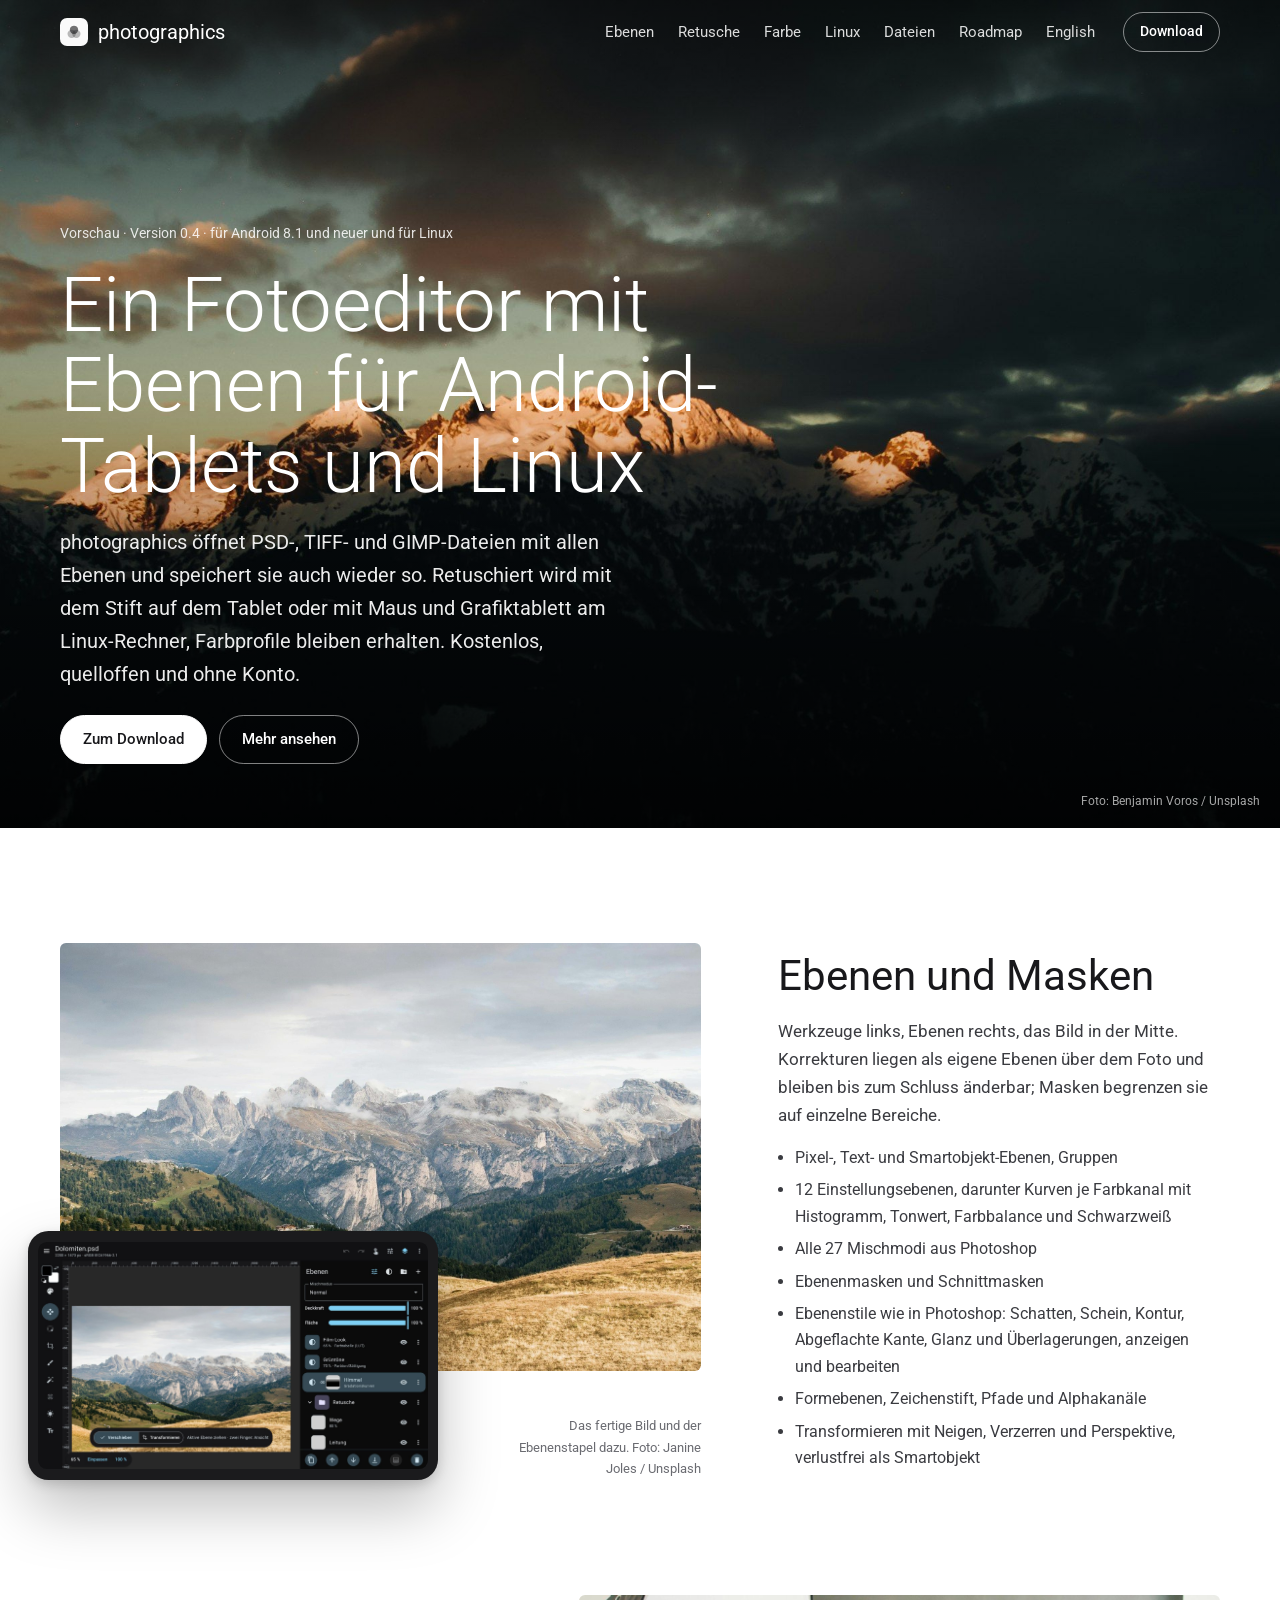
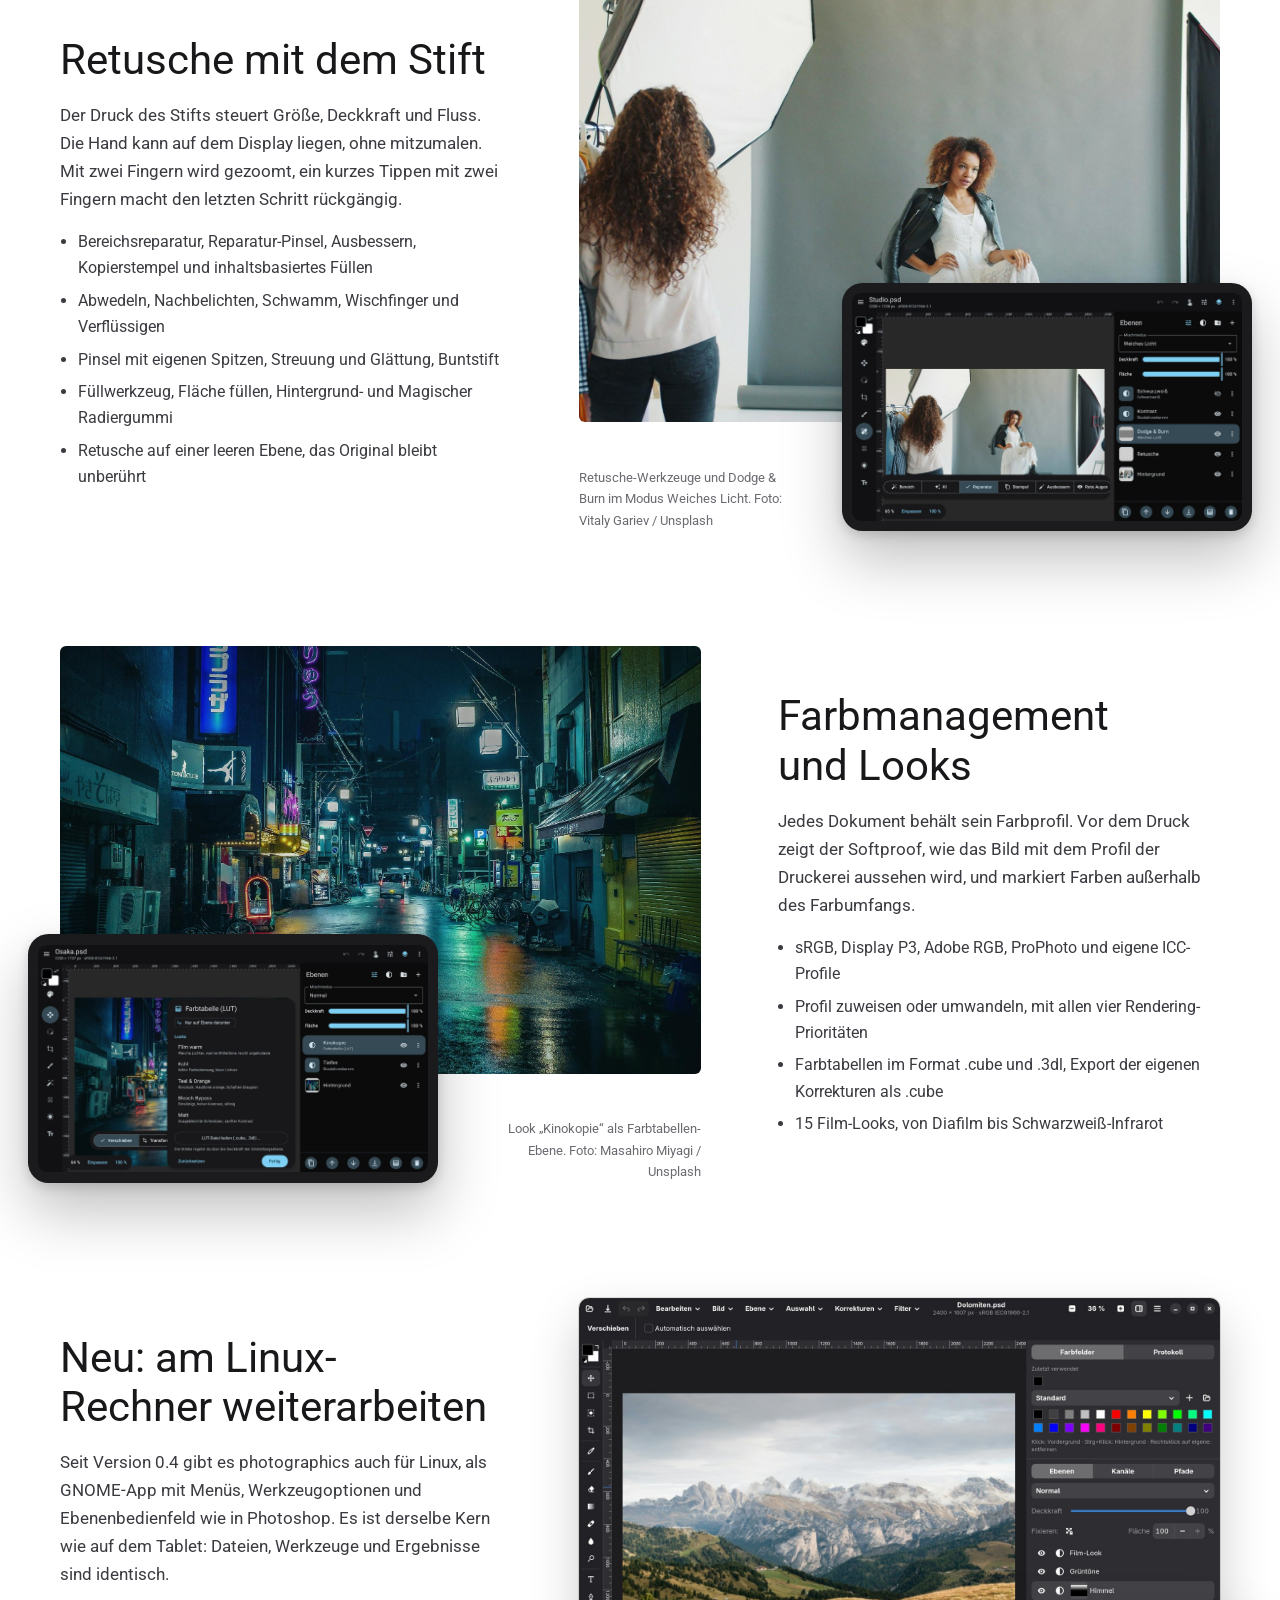
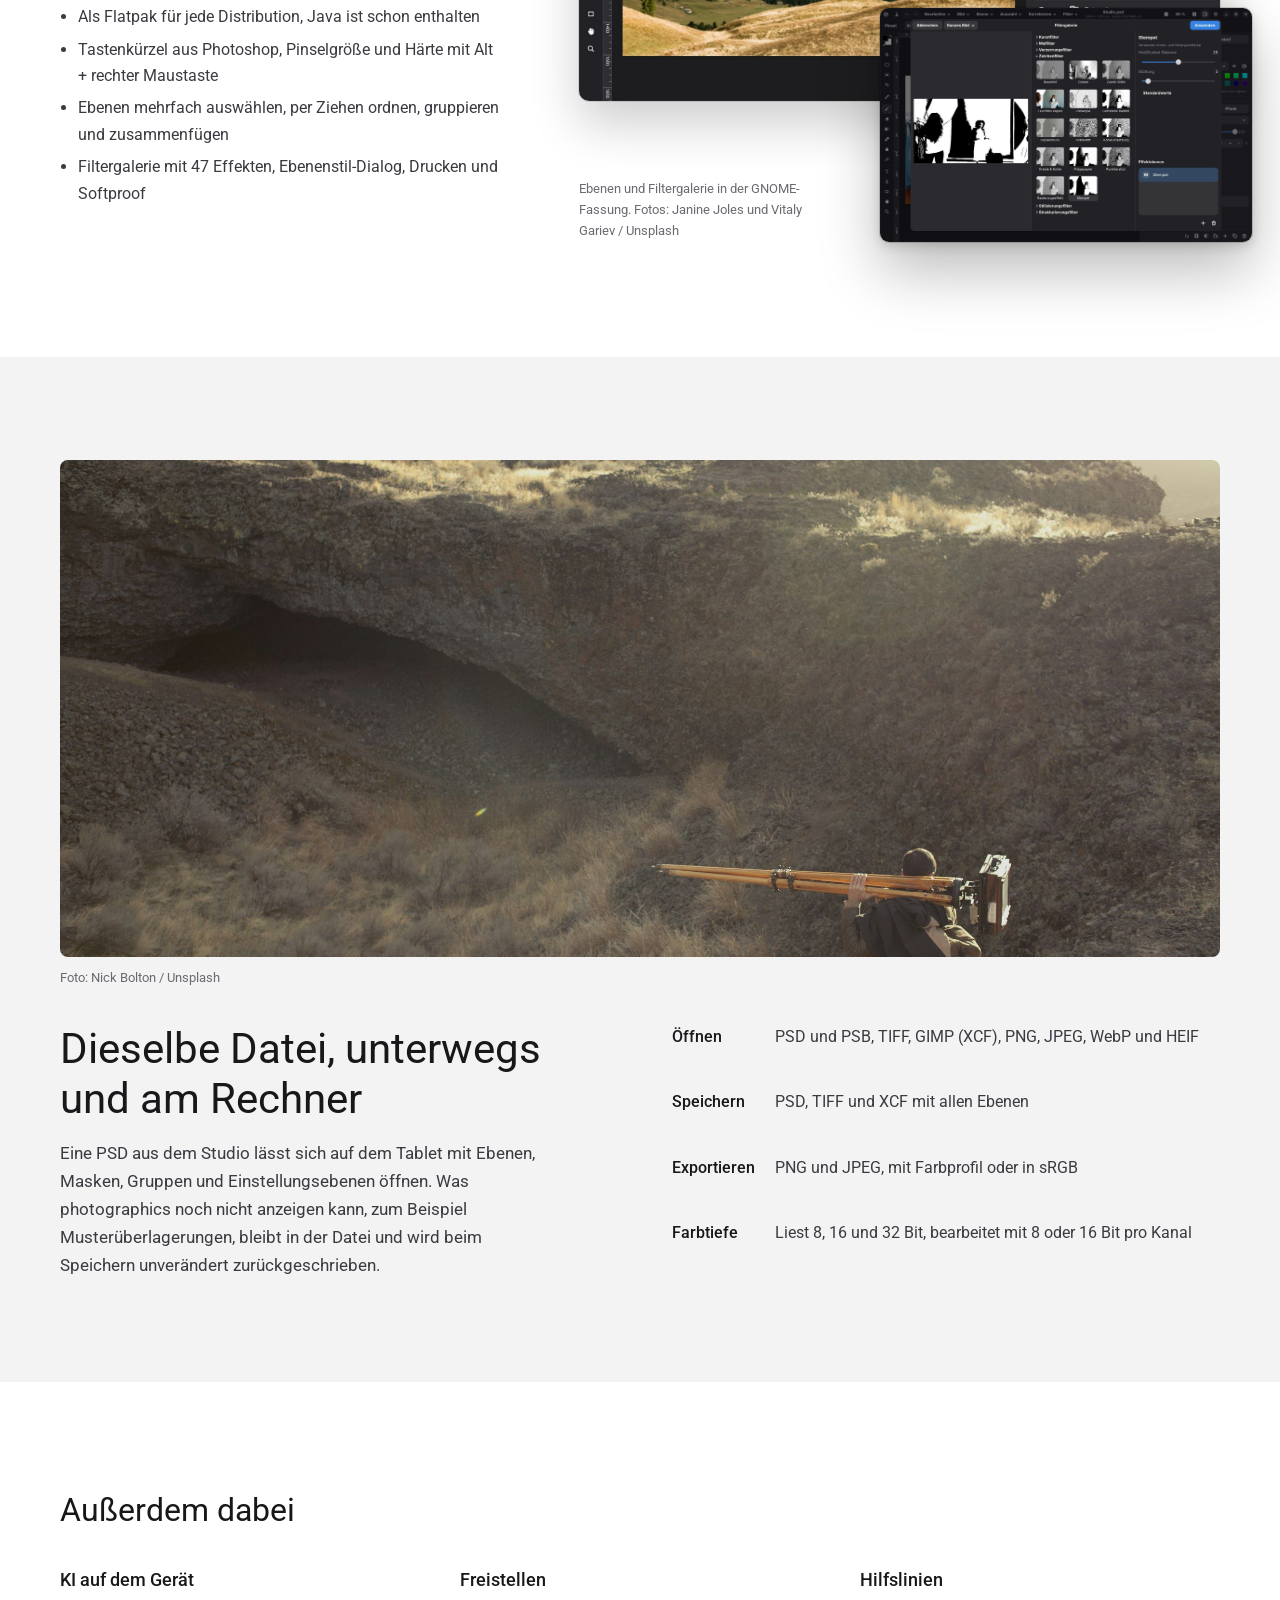
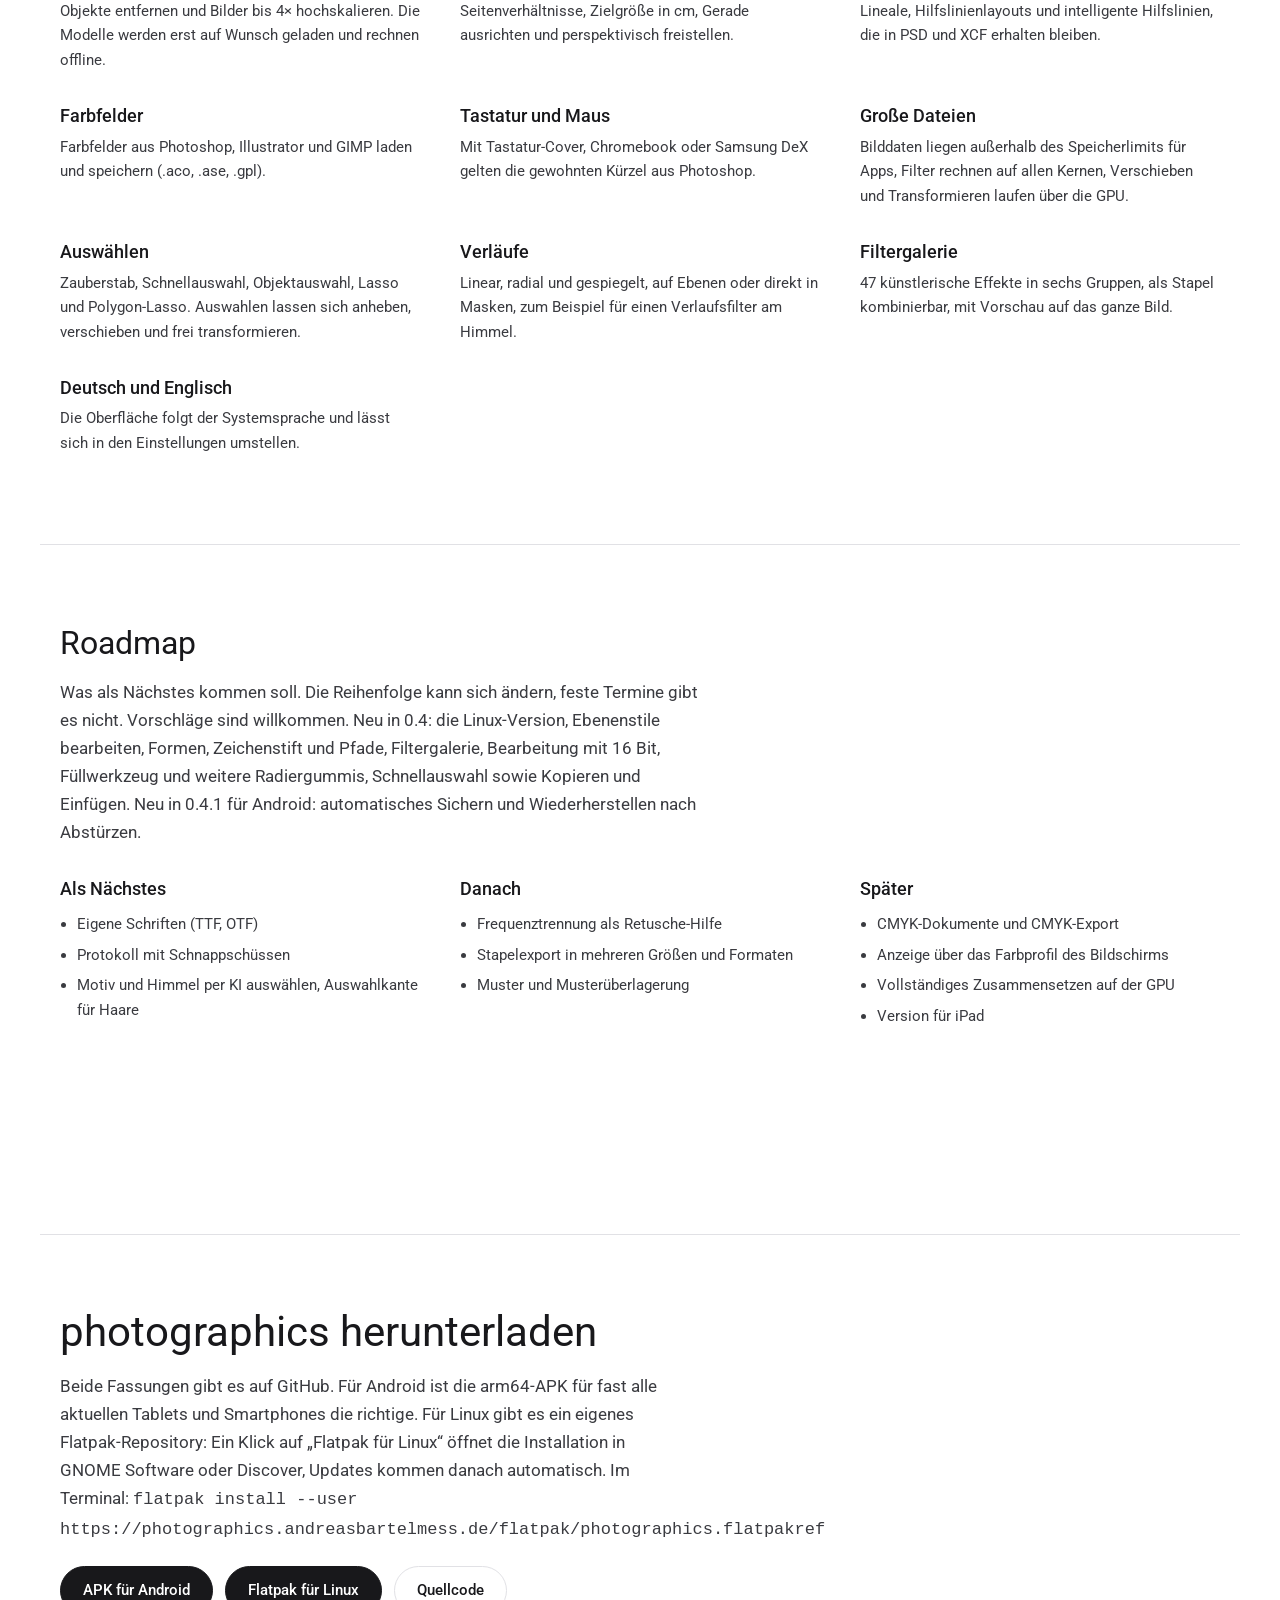
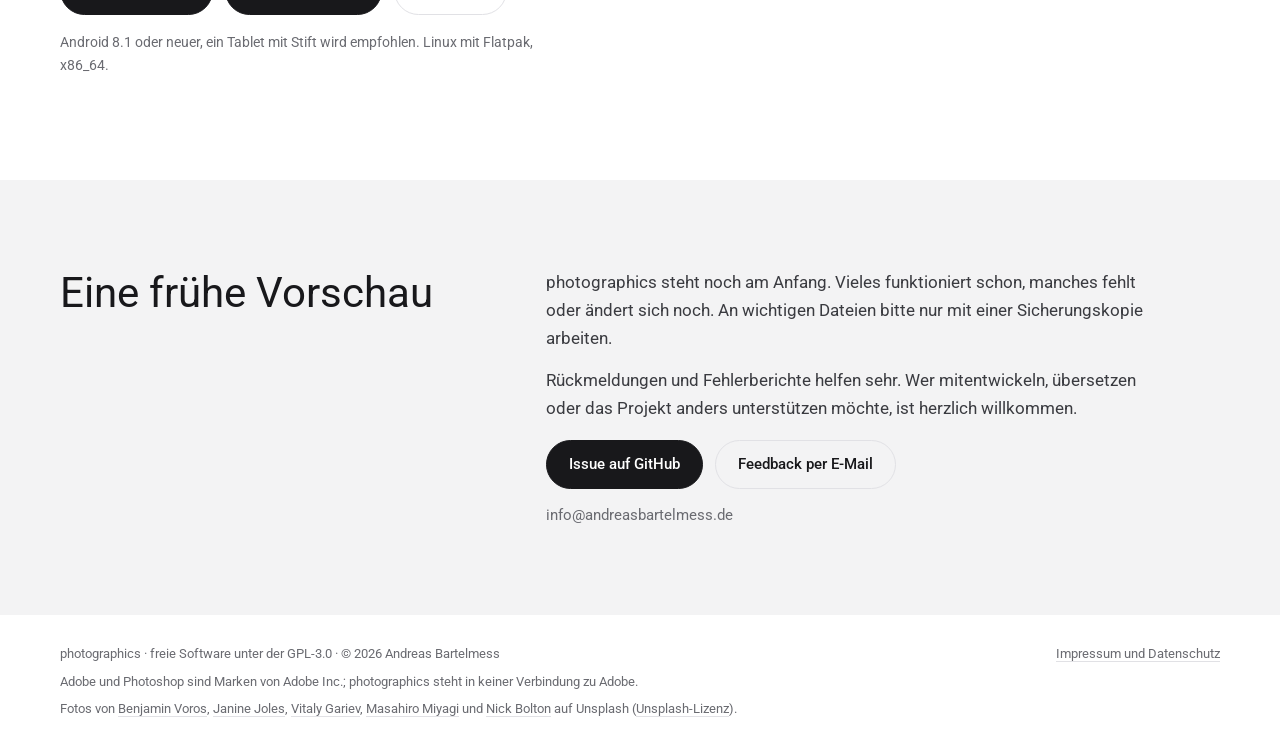
==== website/index.html @ bf75e723 "photographics 0.4.1: Speichern, automatische Sicherung, Ebenen ziehen Android: - Ungespeicherte Ände" ====
<!doctype html>
<html lang="de">
<head>
<meta charset="utf-8">
<meta name="viewport" content="width=device-width, initial-scale=1, viewport-fit=cover">
<title>photographics</title>
<meta name="claude:viewport-fit-sides" content="cover">
<meta name="description" content="Freier Fotoeditor mit Ebenen für Android-Tablets und Linux. Öffnet und speichert PSD, TIFF und GIMP-Dateien mit allen Ebenen.">
<link rel="icon" href="img/logo.svg" type="image/svg+xml">
<link rel="stylesheet" href="fonts/roboto.css">
<link rel="alternate" hreflang="de" href="./">
<link rel="alternate" hreflang="en" href="en/">
<style>
/* Layout: großes Foto als Auftakt, danach helle Seite mit echten Screenshots der App; Text und Bild
   wechseln die Seite. Schrift wie in der App (Roboto). Bewusst nur hell. */
:root {
  --paper: #ffffff;
  --band: #f3f3f4;
  --ink: #18181b;
  --text: #3a3b40;
  --mute: #6a6b71;
  --line: #e1e1e5;
  --device: #1b1b1d;
  --font: "Roboto", system-ui, -apple-system, "Segoe UI", sans-serif;
  color-scheme: light;
}
* { box-sizing: border-box; }
html { scroll-behavior: smooth; }
@media (prefers-reduced-motion: reduce) { html { scroll-behavior: auto; } }
body { margin: 0; background: var(--paper); color: var(--ink); font-family: var(--font); font-size: 17px; line-height: 1.65; -webkit-font-smoothing: antialiased; }
img { max-width: 100%; display: block; }
a { color: inherit; }
h1, h2, h3 { font-weight: 400; margin: 0; text-wrap: balance; }
p { margin: 0; }
.wrap { max-width: 1200px; margin: 0 auto; padding-left: max(20px, env(safe-area-inset-left, 0px)); padding-right: max(20px, env(safe-area-inset-right, 0px)); }
.btn { display: inline-flex; align-items: center; padding: 11px 22px; border-radius: 999px; font-weight: 500; font-size: 15px;
  text-decoration: none; border: 1px solid currentColor; transition: background .2s, color .2s, border-color .2s; }
.btn.primary { background: var(--ink); color: #fff; border-color: var(--ink); }
.btn.primary:hover { background: #000; }
.btn.light { background: #fff; color: var(--ink); border-color: #fff; }
.btn.light:hover { background: #ffffffd9; }
.btn.outline { color: var(--ink); border-color: var(--line); }
.btn.outline:hover { border-color: var(--ink); }
.btn.on-photo { color: #fff; border-color: #ffffff80; }
.btn.on-photo:hover { border-color: #fff; }
.btn[aria-disabled="true"] { opacity: .45; pointer-events: none; }
a:focus-visible { outline: 2px solid currentColor; outline-offset: 3px; }
figure { margin: 0; display: grid; gap: 10px; min-width: 0; }
figcaption { font-size: 13px; color: var(--mute); }
.shot { border-radius: 10px; box-shadow: 0 0 0 1px #0000000f, 0 18px 40px #00000024; width: 100%; }

/* Navigation: über dem Foto durchsichtig, beim Scrollen weiß */
body::before { content: ""; position: fixed; inset: 0 0 auto; height: env(safe-area-inset-top, 0px); z-index: 30; background: var(--ink); }
nav { position: fixed; top: env(safe-area-inset-top, 0px); left: 0; right: 0; z-index: 20; color: #fff; transition: background .25s, color .25s, border-color .25s; border-bottom: 1px solid transparent; }
nav.solid { background: #fffffff0; color: var(--ink); border-bottom-color: var(--line); backdrop-filter: blur(12px); -webkit-backdrop-filter: blur(12px); }
nav .wrap { display: flex; align-items: center; gap: 28px; height: 64px; }
.brand { display: flex; align-items: center; gap: 10px; text-decoration: none; font-size: 20px; font-weight: 400; }
.brand img { width: 28px; height: 28px; border-radius: 7px; }
nav ul { display: flex; gap: 24px; list-style: none; margin: 0 0 0 auto; padding: 0; font-size: 15px; }
nav ul a { text-decoration: none; opacity: .85; }
nav ul a:hover { opacity: 1; }
nav .btn { padding: 7px 16px; font-size: 14px; }
@media (max-width: 860px) { nav ul { display: none; } nav .btn { margin-left: auto; } }

/* Auftakt */
.hero { position: relative; min-height: min(92svh, 860px); display: grid; align-items: end; overflow: hidden; color: #fff; background: #111; }
.hero > img { position: absolute; inset: 0; width: 100%; height: 100%; object-fit: cover; object-position: 50% 40%; }
.hero::after { content: ""; position: absolute; inset: 0; background: linear-gradient(180deg, #00000080 0%, #00000000 28%, #00000000 45%, #000000c4 100%); }
.hero .wrap { position: relative; z-index: 1; padding-block: 130px 64px; display: grid; gap: 20px; width: 100%; }
.hero .status { font-size: 14px; opacity: .85; }
.hero h1 { font-size: clamp(38px, 6vw, 76px); line-height: 1.06; font-weight: 300; max-width: 19ch; }
.hero .lead { font-size: clamp(17px, 1.8vw, 20px); max-width: 52ch; opacity: .92; }
.hero .ctas { display: flex; flex-wrap: wrap; gap: 12px; margin-top: 4px; }
.credit { position: absolute; right: max(20px, env(safe-area-inset-right, 0px)); bottom: 16px; z-index: 1; font-size: 12px; color: #ffffffa6; }
@media (max-width: 560px) { .credit { position: static; } .hero .wrap { padding-bottom: 28px; } }

/* Kapitel: fertiges Bild, darüber das Tablet mit dem Bearbeitungsstand */
.chapter { padding-block: clamp(72px, 9vw, 128px) 0; }
.chapter h2, .files h2, .about h2, .download h2, .join h2 { font-size: clamp(28px, 3.4vw, 42px); line-height: 1.18; }
.chapter .wrap { display: grid; grid-template-columns: 1.45fr 1fr; gap: clamp(40px, 6vw, 88px); align-items: center; }
.chapter.flip .wrap { grid-template-columns: 1fr 1.45fr; }
.chapter.flip .stage { order: 2; }
.stage { position: relative; padding-bottom: 17%; min-width: 0; margin: 0; }
.stage .photo { width: 100%; aspect-ratio: 3 / 2; object-fit: cover; border-radius: 6px; }
.tablet { position: absolute; bottom: 0; left: -5%; width: 64%; background: var(--device); border-radius: clamp(12px, 1.6vw, 22px);
  padding: clamp(6px, .8vw, 11px); box-shadow: 0 28px 60px #00000040, 0 4px 12px #00000026; }
.tablet img { border-radius: clamp(5px, .7vw, 10px); width: 100%; }
.chapter.flip .tablet { left: auto; right: -5%; }
.stage figcaption { position: absolute; right: 0; bottom: 0; width: 32%; text-align: right; }
.chapter.flip .stage figcaption { right: auto; left: 0; text-align: left; }
.copy { display: grid; gap: 16px; min-width: 0; }
/* Desktop-Kapitel: Fenster statt Tablet */
.stage.desk { padding-bottom: 22%; }
.stage.desk .window { width: 100%; border-radius: 10px; box-shadow: 0 0 0 1px #0000001f, 0 22px 50px #00000033; }
.stage.desk .pane { position: absolute; bottom: 0; right: -5%; width: 58%; border-radius: 9px; box-shadow: 0 0 0 1px #0000002a, 0 28px 60px #00000045, 0 4px 12px #00000026; }
.stage.desk figcaption { right: auto; left: 0; text-align: left; width: 38%; }
@media (max-width: 860px) { .stage.desk { padding-bottom: 0; } .stage.desk .pane { position: relative; right: auto; margin: -18% 0 0 auto; width: 70%; } }
.copy > p { color: var(--text); max-width: 50ch; }
.copy ul { margin: 0; padding-left: 1.1em; color: var(--text); display: grid; gap: 6px; font-size: 16px; }
@media (max-width: 860px) {
  .chapter .wrap, .chapter.flip .wrap { grid-template-columns: 1fr; }
  .chapter.flip .stage { order: 0; }
  .tablet, .chapter.flip .tablet { left: 4%; right: auto; width: 70%; }
  .stage figcaption, .chapter.flip .stage figcaption { position: static; width: auto; text-align: left; margin-top: 12px; }
  .stage { padding-bottom: 0; } .stage .tablet { position: relative; margin-top: -22%; }
}

/* Dateien */
.files { margin-top: clamp(72px, 9vw, 128px); background: var(--band); padding-block: clamp(64px, 8vw, 112px); }
.files .wrap { display: grid; gap: 36px; }
.files figure img { width: 100%; aspect-ratio: 21 / 9; object-fit: cover; object-position: 60% 50%; border-radius: 8px; }
.files .cols { display: grid; grid-template-columns: 1fr 1fr; gap: clamp(28px, 5vw, 72px); }
.files .copy p { color: var(--text); }
.files dl { margin: 0; display: grid; grid-template-columns: auto 1fr; gap: 6px 20px; color: var(--text); font-size: 16px; }
.files dt { font-weight: 500; color: var(--ink); }
.files dd { margin: 0; }
@media (max-width: 860px) { .files .cols { grid-template-columns: 1fr; } .files figure img { aspect-ratio: 4 / 3; } }

/* Außerdem */
.more { padding-block: clamp(64px, 8vw, 112px) clamp(56px, 7vw, 88px); }
.more .wrap { display: grid; gap: 28px; }
.more h2 { font-size: clamp(24px, 2.6vw, 32px); }
.more-grid { display: grid; grid-template-columns: repeat(3, 1fr); gap: 28px 40px; }
.more-grid h3 { font-size: 18px; font-weight: 500; margin-bottom: 4px; }
.more-grid p { color: var(--text); font-size: 15px; }
@media (max-width: 900px) { .more-grid { grid-template-columns: 1fr 1fr; } }
@media (max-width: 560px) { .more-grid { grid-template-columns: 1fr; } }

/* Roadmap */
.roadmap { padding-block: 0 clamp(64px, 8vw, 104px); }
.roadmap .wrap { display: grid; gap: 28px; border-top: 1px solid var(--line); padding-top: clamp(48px, 6vw, 72px); }
.roadmap header { display: grid; gap: 8px; max-width: 64ch; }
.roadmap header h2 { font-size: clamp(24px, 2.6vw, 32px); }
.roadmap header p { color: var(--text); }
.stages { display: grid; grid-template-columns: repeat(3, 1fr); gap: 28px 40px; }
.stages h3 { font-size: 18px; font-weight: 500; margin-bottom: 8px; }
.stages ul { margin: 0; padding-left: 1.1em; display: grid; gap: 6px; color: var(--text); font-size: 15px; }
@media (max-width: 860px) { .stages { grid-template-columns: 1fr; } }

/* Download */
.download { padding-block: clamp(64px, 8vw, 104px); }
.download .wrap { display: grid; gap: 16px; justify-items: start; border-top: 1px solid var(--line); padding-top: clamp(48px, 6vw, 72px); }
.download p { color: var(--text); max-width: 60ch; }
.download .actions { display: flex; flex-wrap: wrap; gap: 12px; margin-top: 6px; }
.download .req { font-size: 14px; color: var(--mute); }

/* Mitmachen */
.join { background: var(--band); padding-block: clamp(56px, 7vw, 88px); }
.join .wrap { display: grid; grid-template-columns: 1fr 1.6fr; gap: clamp(28px, 5vw, 72px); align-items: start; }
.join .text { display: grid; gap: 14px; color: var(--text); max-width: 62ch; }
.join .actions { display: flex; flex-wrap: wrap; gap: 12px; margin-top: 4px; }
.join .mail { color: var(--mute); font-size: 15px; user-select: all; }
@media (max-width: 760px) { .join .wrap { grid-template-columns: 1fr; } }

/* Fuß */
footer { padding-block: 28px calc(28px + env(safe-area-inset-bottom, 0px)); font-size: 13px; color: var(--mute); }
footer .wrap { display: grid; gap: 6px; }
footer .row { display: flex; flex-wrap: wrap; gap: 6px 24px; justify-content: space-between; }
footer a { color: inherit; text-decoration: none; border-bottom: 1px solid var(--line); }
footer a:hover { color: var(--ink); }
</style>
</head>
<body>

<nav id="nav">
  <div class="wrap">
    <a class="brand" href="#top"><img src="img/logo.svg" alt="">photographics</a>
    <ul>
      <li><a href="#app">Ebenen</a></li>
      <li><a href="#retusche">Retusche</a></li>
      <li><a href="#farbe">Farbe</a></li>
      <li><a href="#linux">Linux</a></li>
      <li><a href="#dateien">Dateien</a></li>
      <li><a href="#roadmap">Roadmap</a></li>
      <li><a href="en/" lang="en" hreflang="en">English</a></li>
    </ul>
    <a class="btn on-photo" id="nav-cta" href="#download">Download</a>
  </div>
</nav>

<header class="hero" id="top">
  <img src="img/alpen-abend.jpg" alt="Schneebedeckte Gipfel im letzten Abendlicht unter dunklen Wolken" fetchpriority="high">
  <div class="wrap">
    <span class="status">Vorschau · Version 0.4 · für Android 8.1 und neuer und für Linux</span>
    <h1>Ein Fotoeditor mit Ebenen für Android-Tablets und Linux</h1>
    <p class="lead">photographics öffnet PSD-, TIFF- und GIMP-Dateien mit allen Ebenen und speichert sie auch wieder so. Retuschiert wird mit dem Stift auf dem Tablet oder mit Maus und Grafiktablett am Linux-Rechner, Farbprofile bleiben erhalten. Kostenlos, quelloffen und ohne Konto.</p>
    <div class="ctas">
      <a class="btn light" href="#download">Zum Download</a>
      <a class="btn on-photo" href="#app">Mehr ansehen</a>
    </div>
  </div>
  <span class="credit">Foto: Benjamin Voros / Unsplash</span>
</header>

<section class="chapter" id="app">
  <div class="wrap">
    <figure class="stage">
      <img class="photo" src="img/dolomiten-fertig.jpg" alt="Fertig bearbeitetes Landschaftsfoto der Dolomiten mit abgedunkeltem Himmel und wärmeren Farben" loading="lazy">
      <div class="tablet"><img src="img/editor-ebenen.jpg" alt="Dasselbe Bild in photographics mit dem Ebenen-Panel: Film-Look, Farbton, Gradationskurven mit Maske und eine Retusche-Gruppe" loading="lazy"></div>
      <figcaption>Das fertige Bild und der Ebenenstapel dazu. Foto: Janine Joles / Unsplash</figcaption>
    </figure>
    <div class="copy">
      <h2>Ebenen und Masken</h2>
      <p>Werkzeuge links, Ebenen rechts, das Bild in der Mitte. Korrekturen liegen als eigene Ebenen über dem Foto und bleiben bis zum Schluss änderbar; Masken begrenzen sie auf einzelne Bereiche.</p>
      <ul>
        <li>Pixel-, Text- und Smartobjekt-Ebenen, Gruppen</li>
        <li>12 Einstellungsebenen, darunter Kurven je Farbkanal mit Histogramm, Tonwert, Farbbalance und Schwarzweiß</li>
        <li>Alle 27 Mischmodi aus Photoshop</li>
        <li>Ebenenmasken und Schnittmasken</li>
        <li>Ebenenstile wie in Photoshop: Schatten, Schein, Kontur, Abgeflachte Kante, Glanz und Überlagerungen, anzeigen und bearbeiten</li>
        <li>Formebenen, Zeichenstift, Pfade und Alphakanäle</li>
        <li>Transformieren mit Neigen, Verzerren und Perspektive, verlustfrei als Smartobjekt</li>
      </ul>
    </div>
  </div>
</section>

<section class="chapter flip" id="retusche">
  <div class="wrap">
    <figure class="stage">
      <img class="photo" src="img/studio-fertig.jpg" alt="Fertig bearbeitete Studioaufnahme einer Frau im weißen Kleid vor grauem Hintergrund" loading="lazy">
      <div class="tablet"><img src="img/editor-retusche.jpg" alt="Dieselbe Aufnahme in photographics mit den Retusche-Werkzeugen und einer Dodge-&amp;-Burn-Ebene" loading="lazy"></div>
      <figcaption>Retusche-Werkzeuge und Dodge &amp; Burn im Modus Weiches Licht. Foto: Vitaly Gariev / Unsplash</figcaption>
    </figure>
    <div class="copy">
      <h2>Retusche mit dem Stift</h2>
      <p>Der Druck des Stifts steuert Größe, Deckkraft und Fluss. Die Hand kann auf dem Display liegen, ohne mitzumalen. Mit zwei Fingern wird gezoomt, ein kurzes Tippen mit zwei Fingern macht den letzten Schritt rückgängig.</p>
      <ul>
        <li>Bereichsreparatur, Reparatur-Pinsel, Ausbessern, Kopierstempel und inhaltsbasiertes Füllen</li>
        <li>Abwedeln, Nachbelichten, Schwamm, Wischfinger und Verflüssigen</li>
        <li>Pinsel mit eigenen Spitzen, Streuung und Glättung, Buntstift</li>
        <li>Füllwerkzeug, Fläche füllen, Hintergrund- und Magischer Radiergummi</li>
        <li>Retusche auf einer leeren Ebene, das Original bleibt unberührt</li>
      </ul>
    </div>
  </div>
</section>

<section class="chapter" id="farbe">
  <div class="wrap">
    <figure class="stage">
      <img class="photo" src="img/osaka-fertig.jpg" alt="Fertig bearbeitete Nachtaufnahme einer nassen Straße in Osaka mit Leuchtreklamen" loading="lazy">
      <div class="tablet"><img src="img/editor-looks.jpg" alt="Dieselbe Aufnahme in photographics mit geöffneter Auswahl der Farbtabellen" loading="lazy"></div>
      <figcaption>Look „Kinokopie“ als Farbtabellen-Ebene. Foto: Masahiro Miyagi / Unsplash</figcaption>
    </figure>
    <div class="copy">
      <h2>Farbmanagement und Looks</h2>
      <p>Jedes Dokument behält sein Farbprofil. Vor dem Druck zeigt der Softproof, wie das Bild mit dem Profil der Druckerei aussehen wird, und markiert Farben außerhalb des Farbumfangs.</p>
      <ul>
        <li>sRGB, Display P3, Adobe RGB, ProPhoto und eigene ICC-Profile</li>
        <li>Profil zuweisen oder umwandeln, mit allen vier Rendering-Prioritäten</li>
        <li>Farbtabellen im Format .cube und .3dl, Export der eigenen Korrekturen als .cube</li>
        <li>15 Film-Looks, von Diafilm bis Schwarzweiß-Infrarot</li>
      </ul>
    </div>
  </div>
</section>

<section class="chapter flip" id="linux">
  <div class="wrap">
    <figure class="stage desk">
      <img class="window" src="img/gnome-ebenen.jpg" alt="photographics für Linux: das Dolomiten-Bild mit Werkzeugleiste, Menüs und dem Ebenenbedienfeld" loading="lazy">
      <img class="pane" src="img/gnome-filter.jpg" alt="Die Filtergalerie mit dem Zeichenfilter Stempel auf der Studioaufnahme" loading="lazy">
      <figcaption>Ebenen und Filtergalerie in der GNOME-Fassung. Fotos: Janine Joles und Vitaly Gariev / Unsplash</figcaption>
    </figure>
    <div class="copy">
      <h2>Neu: am Linux-Rechner weiterarbeiten</h2>
      <p>Seit Version 0.4 gibt es photographics auch für Linux, als GNOME-App mit Menüs, Werkzeugoptionen und Ebenenbedienfeld wie in Photoshop. Es ist derselbe Kern wie auf dem Tablet: Dateien, Werkzeuge und Ergebnisse sind identisch.</p>
      <ul>
        <li>Als Flatpak für jede Distribution, Java ist schon enthalten</li>
        <li>Tastenkürzel aus Photoshop, Pinselgröße und Härte mit Alt + rechter Maustaste</li>
        <li>Ebenen mehrfach auswählen, per Ziehen ordnen, gruppieren und zusammenfügen</li>
        <li>Filtergalerie mit 47 Effekten, Ebenenstil-Dialog, Drucken und Softproof</li>
      </ul>
    </div>
  </div>
</section>

<section class="files" id="dateien" style="margin-top: clamp(72px, 9vw, 128px)">
  <div class="wrap">
    <figure>
      <img src="img/grossformat.jpg" alt="Ein Fotograf trägt eine Großformatkamera auf dem Stativ über ein felsiges Plateau" loading="lazy">
      <figcaption>Foto: Nick Bolton / Unsplash</figcaption>
    </figure>
    <div class="cols">
      <div class="copy">
        <h2>Dieselbe Datei, unterwegs und am Rechner</h2>
        <p>Eine PSD aus dem Studio lässt sich auf dem Tablet mit Ebenen, Masken, Gruppen und Einstellungsebenen öffnen. Was photographics noch nicht anzeigen kann, zum Beispiel Musterüberlagerungen, bleibt in der Datei und wird beim Speichern unverändert zurückgeschrieben.</p>
      </div>
      <dl>
        <dt>Öffnen</dt><dd>PSD und PSB, TIFF, GIMP (XCF), PNG, JPEG, WebP und HEIF</dd>
        <dt>Speichern</dt><dd>PSD, TIFF und XCF mit allen Ebenen</dd>
        <dt>Exportieren</dt><dd>PNG und JPEG, mit Farbprofil oder in sRGB</dd>
        <dt>Farbtiefe</dt><dd>Liest 8, 16 und 32 Bit, bearbeitet mit 8 oder 16 Bit pro Kanal</dd>
      </dl>
    </div>
  </div>
</section>

<section class="more" id="funktionen">
  <div class="wrap">
    <h2>Außerdem dabei</h2>
    <div class="more-grid">
      <div><h3>KI auf dem Gerät</h3><p>Objekte entfernen und Bilder bis 4× hochskalieren. Die Modelle werden erst auf Wunsch geladen und rechnen offline.</p></div>
      <div><h3>Freistellen</h3><p>Seitenverhältnisse, Zielgröße in cm, Gerade ausrichten und perspektivisch freistellen.</p></div>
      <div><h3>Hilfslinien</h3><p>Lineale, Hilfslinienlayouts und intelligente Hilfslinien, die in PSD und XCF erhalten bleiben.</p></div>
      <div><h3>Farbfelder</h3><p>Farbfelder aus Photoshop, Illustrator und GIMP laden und speichern (.aco, .ase, .gpl).</p></div>
      <div><h3>Tastatur und Maus</h3><p>Mit Tastatur-Cover, Chromebook oder Samsung DeX gelten die gewohnten Kürzel aus Photoshop.</p></div>
      <div><h3>Große Dateien</h3><p>Bilddaten liegen außerhalb des Speicherlimits für Apps, Filter rechnen auf allen Kernen, Verschieben und Transformieren laufen über die GPU.</p></div>
      <div><h3>Auswählen</h3><p>Zauberstab, Schnellauswahl, Objektauswahl, Lasso und Polygon-Lasso. Auswahlen lassen sich anheben, verschieben und frei transformieren.</p></div>
      <div><h3>Verläufe</h3><p>Linear, radial und gespiegelt, auf Ebenen oder direkt in Masken, zum Beispiel für einen Verlaufsfilter am Himmel.</p></div>
      <div><h3>Filtergalerie</h3><p>47 künstlerische Effekte in sechs Gruppen, als Stapel kombinierbar, mit Vorschau auf das ganze Bild.</p></div>
      <div><h3>Deutsch und Englisch</h3><p>Die Oberfläche folgt der Systemsprache und lässt sich in den Einstellungen umstellen.</p></div>
    </div>
  </div>
</section>

<section class="roadmap" id="roadmap">
  <div class="wrap">
    <header>
      <h2>Roadmap</h2>
      <p>Was als Nächstes kommen soll. Die Reihenfolge kann sich ändern, feste Termine gibt es nicht. Vorschläge sind willkommen. Neu in 0.4: die Linux-Version, Ebenenstile bearbeiten, Formen, Zeichenstift und Pfade, Filtergalerie, Bearbeitung mit 16 Bit, Füllwerkzeug und weitere Radiergummis, Schnellauswahl sowie Kopieren und Einfügen. Neu in 0.4.1 für Android: automatisches Sichern und Wiederherstellen nach Abstürzen.</p>
    </header>
    <div class="stages">
      <div>
        <h3>Als Nächstes</h3>
        <ul>
          <li>Eigene Schriften (TTF, OTF)</li>
          <li>Protokoll mit Schnappschüssen</li>
          <li>Motiv und Himmel per KI auswählen, Auswahlkante für Haare</li>
        </ul>
      </div>
      <div>
        <h3>Danach</h3>
        <ul>
          <li>Frequenztrennung als Retusche-Hilfe</li>
          <li>Stapelexport in mehreren Größen und Formaten</li>
          <li>Muster und Musterüberlagerung</li>
        </ul>
      </div>
      <div>
        <h3>Später</h3>
        <ul>
          <li>CMYK-Dokumente und CMYK-Export</li>
          <li>Anzeige über das Farbprofil des Bildschirms</li>
          <li>Vollständiges Zusammensetzen auf der GPU</li>
          <li>Version für iPad</li>
        </ul>
      </div>
    </div>
  </div>
</section>

<section class="download" id="download">
  <div class="wrap">
    <h2>photographics herunterladen</h2>
    <p>Beide Fassungen gibt es auf GitHub. Für Android ist die arm64-APK für fast alle aktuellen Tablets und Smartphones die richtige. Für Linux gibt es ein eigenes Flatpak-Repository: Ein Klick auf „Flatpak für Linux“ öffnet die Installation in GNOME Software oder Discover, Updates kommen danach automatisch. Im Terminal: <code>flatpak install --user https://photographics.andreasbartelmess.de/flatpak/photographics.flatpakref</code></p>
    <div class="actions">
      <a class="btn primary" data-repo="/releases/latest" href="#download">APK für Android</a>
      <a class="btn primary" href="flatpak/photographics.flatpakref">Flatpak für Linux</a>
      <a class="btn outline" data-repo="" href="#download">Quellcode</a>
    </div>
    <p class="req">Android 8.1 oder neuer, ein Tablet mit Stift wird empfohlen. Linux mit Flatpak, x86_64.</p>
  </div>
</section>

<section class="join" id="mitmachen">
  <div class="wrap">
    <h2>Eine frühe Vorschau</h2>
    <div class="text">
      <p>photographics steht noch am Anfang. Vieles funktioniert schon, manches fehlt oder ändert sich noch. An wichtigen Dateien bitte nur mit einer Sicherungskopie arbeiten.</p>
      <p>Rückmeldungen und Fehlerberichte helfen sehr. Wer mitentwickeln, übersetzen oder das Projekt anders unterstützen möchte, ist herzlich willkommen.</p>
      <div class="actions">
        <a class="btn primary" data-repo="/issues" href="#mitmachen">Issue auf GitHub</a>
        <a class="btn outline" href="mailto:info@andreasbartelmess.de">Feedback per E-Mail</a>
      </div>
      <span class="mail">info@andreasbartelmess.de</span>
    </div>
  </div>
</section>

<footer>
  <div class="wrap">
    <div class="row">
      <span>photographics · freie Software unter der GPL-3.0 · © 2026 Andreas Bartelmess</span>
      <span><a href="impressum.html">Impressum und Datenschutz</a></span>
    </div>
    <div>Adobe und Photoshop sind Marken von Adobe Inc.; photographics steht in keiner Verbindung zu Adobe.</div>
    <div>Fotos von <a href="https://unsplash.com/photos/landscape-photography-of-mountains-and-sky-9vZAW6Dp50s" rel="noopener" target="_blank">Benjamin Voros</a>, <a href="https://unsplash.com/photos/landscape-photo-of-mountains-CJIzia8PdV4" rel="noopener" target="_blank">Janine Joles</a>, <a href="https://unsplash.com/photos/model-posing-for-photographer-in-studio-setting-MfNVQxUAZB0" rel="noopener" target="_blank">Vitaly Gariev</a>, <a href="https://unsplash.com/photos/a-wet-city-street-at-night-with-neon-signs-uZA3P4sA3tM" rel="noopener" target="_blank">Masahiro Miyagi</a> und <a href="https://unsplash.com/photos/person-holding-camera-on-mountain-during-daytime-RqQWevl2aqs" rel="noopener" target="_blank">Nick Bolton</a> auf Unsplash (<a href="https://unsplash.com/license" rel="noopener" target="_blank">Unsplash-Lizenz</a>).</div>
  </div>
</footer>

<script>
(() => {
  // Adresse des GitHub-Repositorys: hier eintragen, sobald es öffentlich ist
  const REPO = "https://github.com/andreasbartelmess/photographics";
  document.querySelectorAll("[data-repo]").forEach((a) => {
    if (REPO) { a.href = REPO + a.dataset.repo; a.rel = "noopener"; }
    else { a.setAttribute("aria-disabled", "true"); a.title = "Das Repository wird bald veröffentlicht"; }
  });
  // Navigation über dem Foto hell, danach weiß hinterlegt
  const nav = document.getElementById("nav"), cta = document.getElementById("nav-cta");
  const hero = document.getElementById("top");
  const onScroll = () => {
    const solid = window.scrollY > hero.offsetHeight - 80;
    nav.classList.toggle("solid", solid);
    cta.className = "btn " + (solid ? "primary" : "on-photo");
  };
  window.addEventListener("scroll", onScroll, { passive: true }); onScroll();
})();
</script>
</body>
</html>
---- website/fonts/roboto.css ----
/* Roboto (SIL Open Font License, siehe OFL.txt) – lokal eingebunden, damit beim Aufruf der Seite keine Daten an Google gehen */
@font-face { font-family: "Roboto"; font-style: normal; font-weight: 300 500; font-display: swap;
  src: url("roboto-latin-ext.woff2") format("woff2"); unicode-range: U+0100-02BA, U+02BD-02C5, U+02C7-02CC, U+02CE-02D7, U+02DD-02FF, U+0304, U+0308, U+0329, U+1D00-1DBF, U+1E00-1E9F, U+1EF2-1EFF, U+2020, U+20A0-20AB, U+20AD-20C4, U+2113, U+2C60-2C7F, U+A720-A7FF; }
@font-face { font-family: "Roboto"; font-style: normal; font-weight: 300 500; font-display: swap;
  src: url("roboto-latin.woff2") format("woff2"); unicode-range: U+0000-00FF, U+0131, U+0152-0153, U+02BB-02BC, U+02C6, U+02DA, U+02DC, U+0304, U+0308, U+0329, U+2000-206F, U+20AC, U+2122, U+2191, U+2193, U+2212, U+2215, U+FEFF, U+FFFD; }
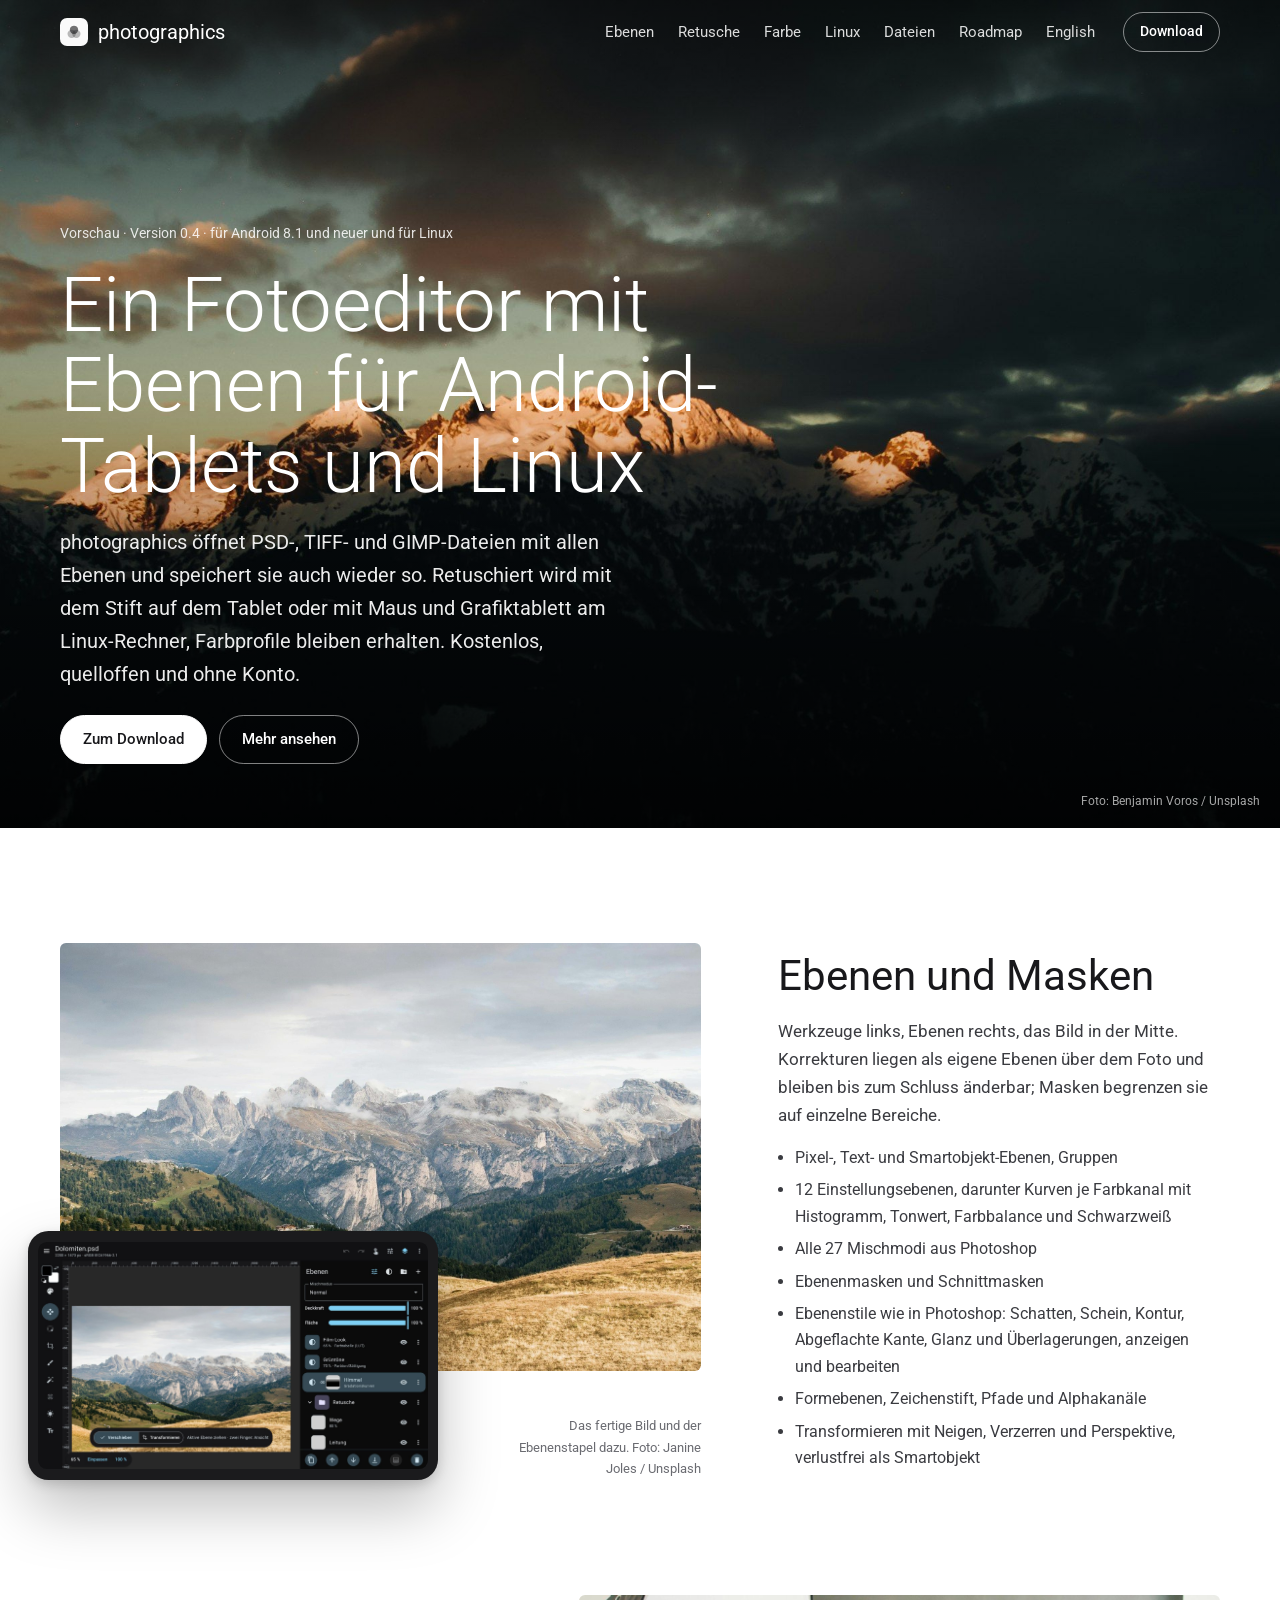
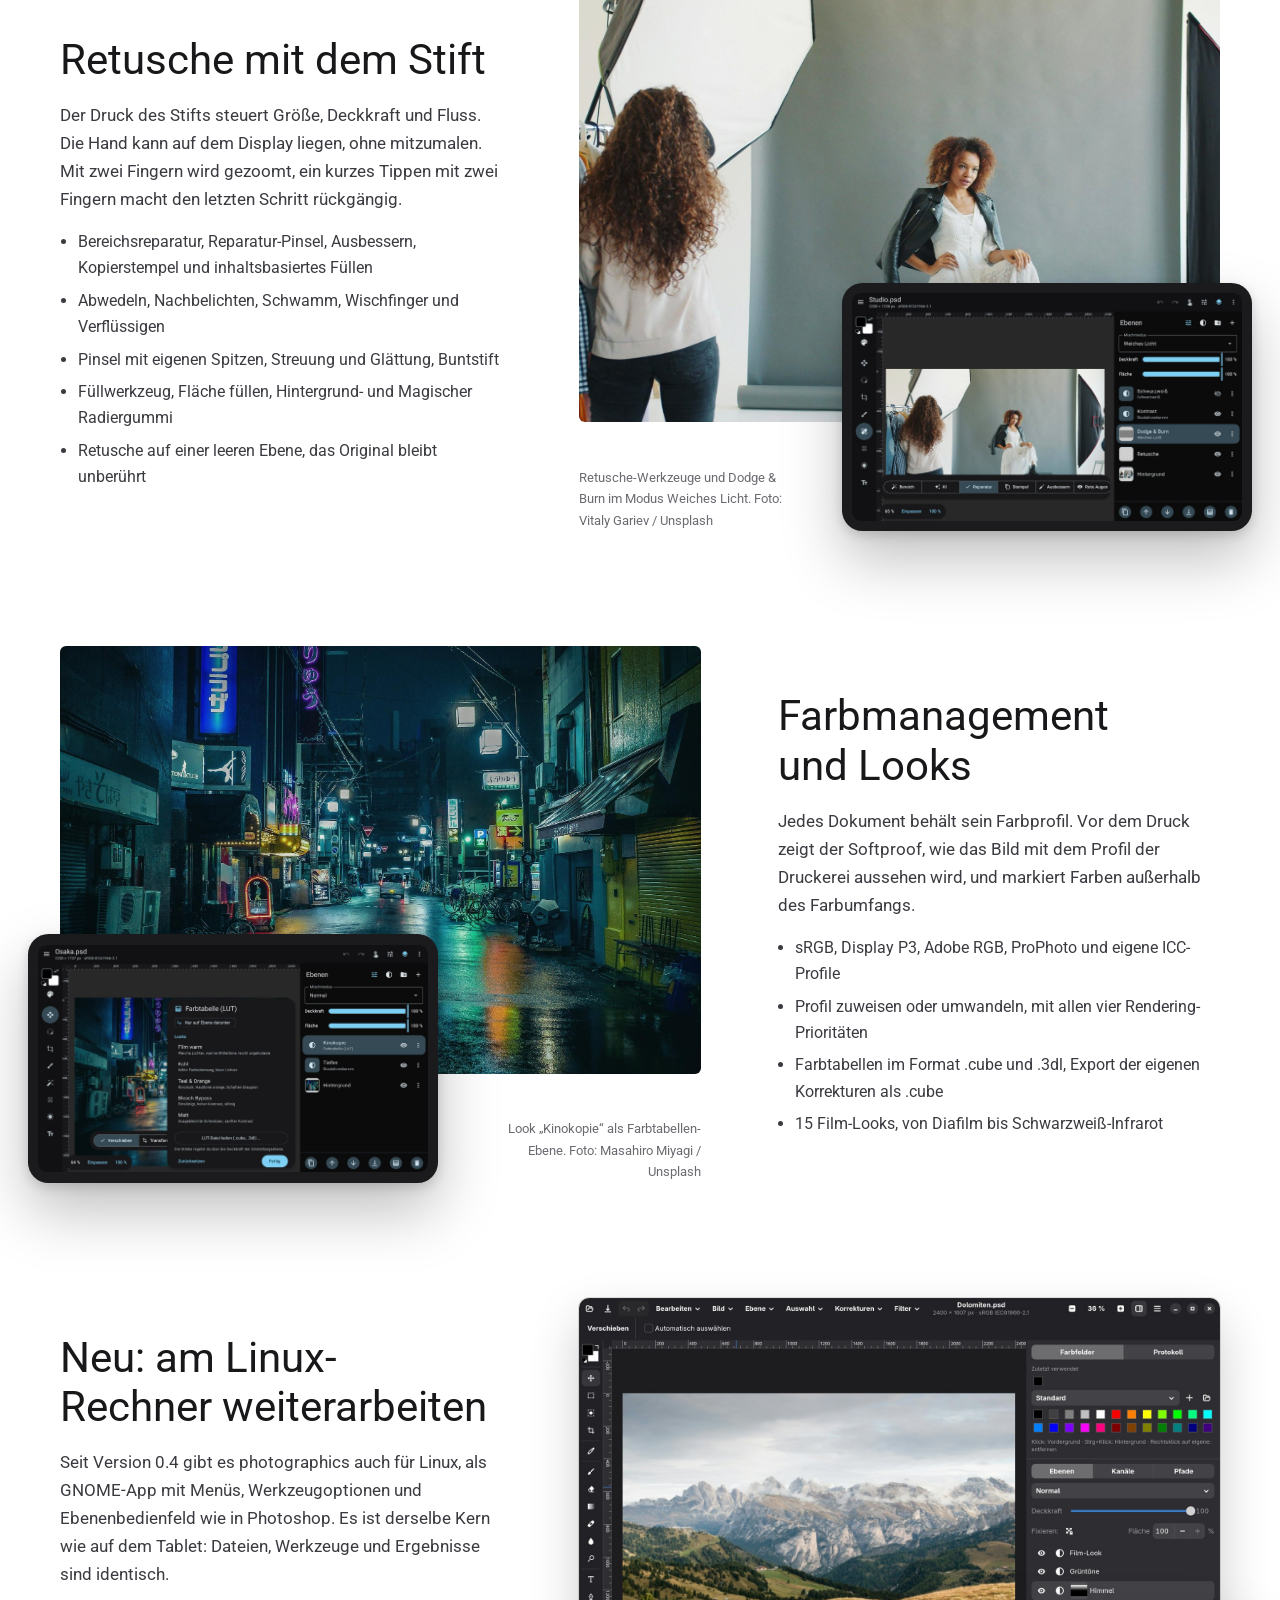
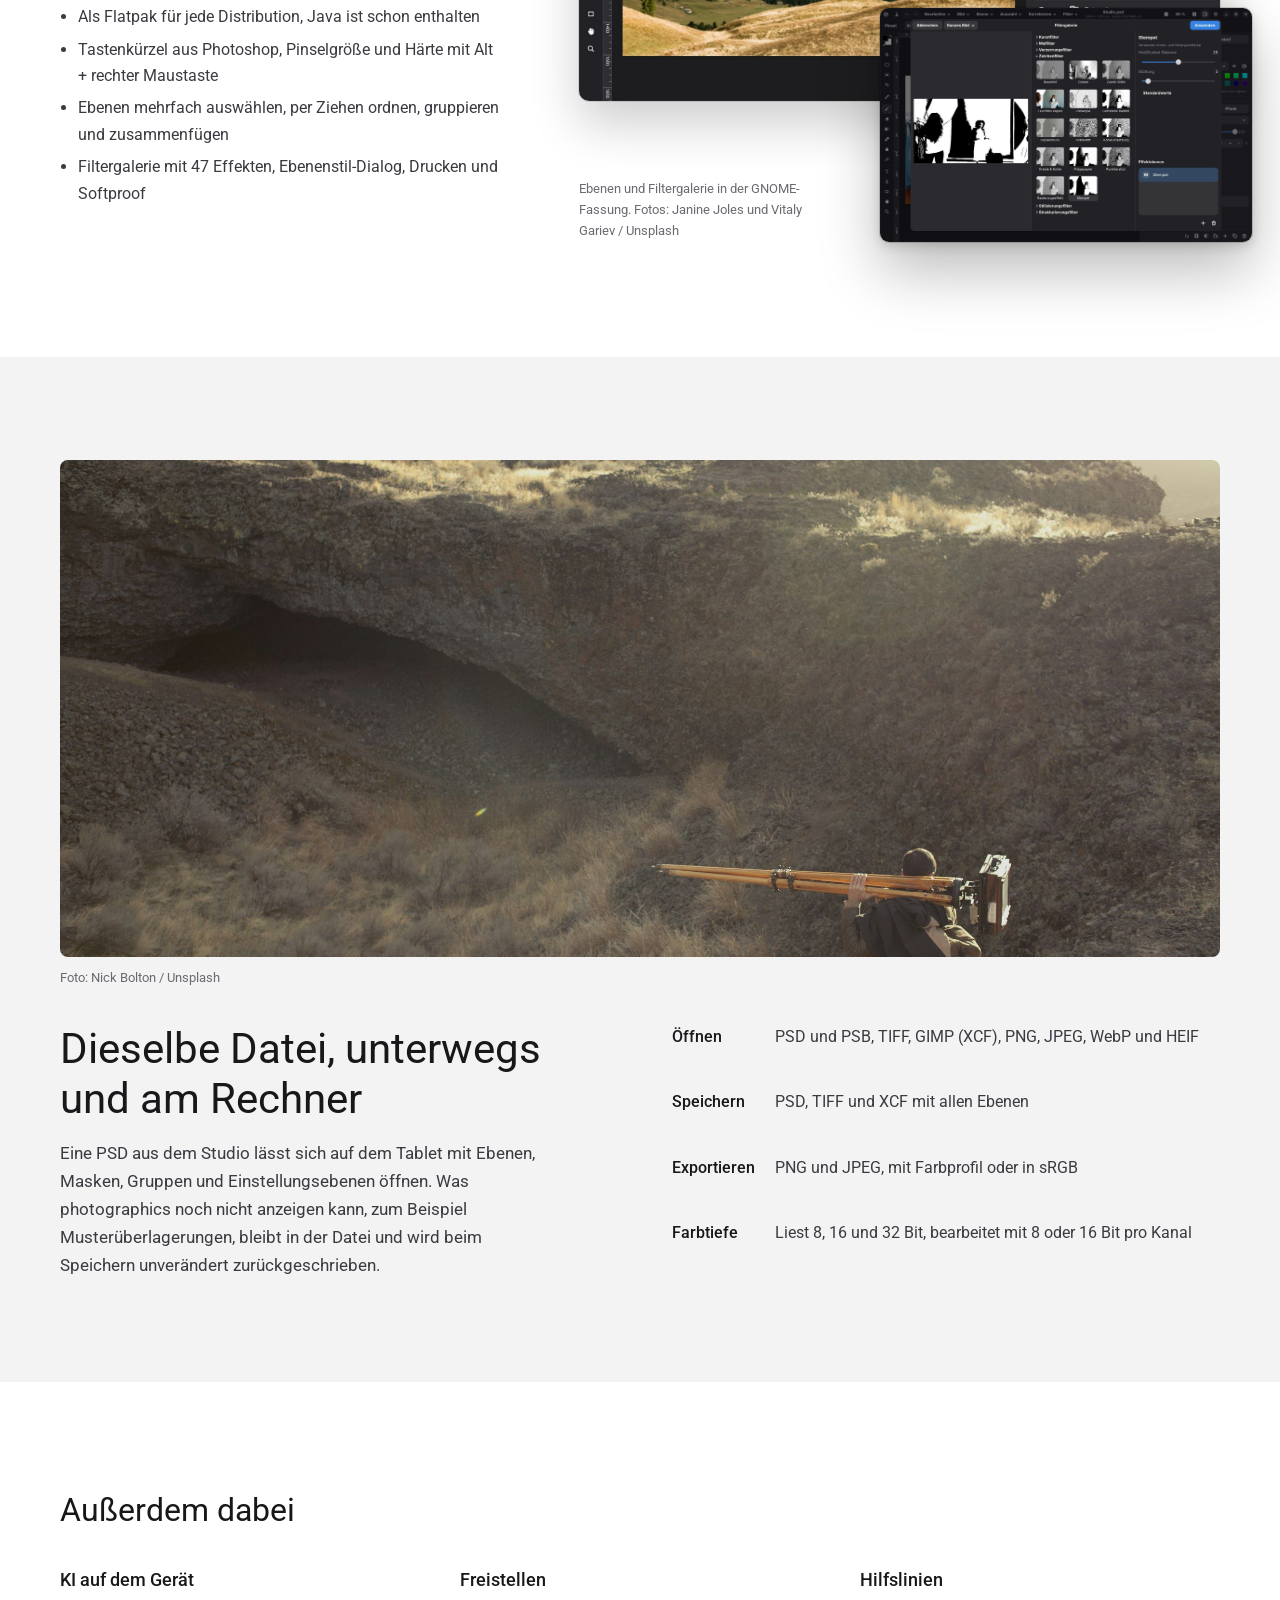
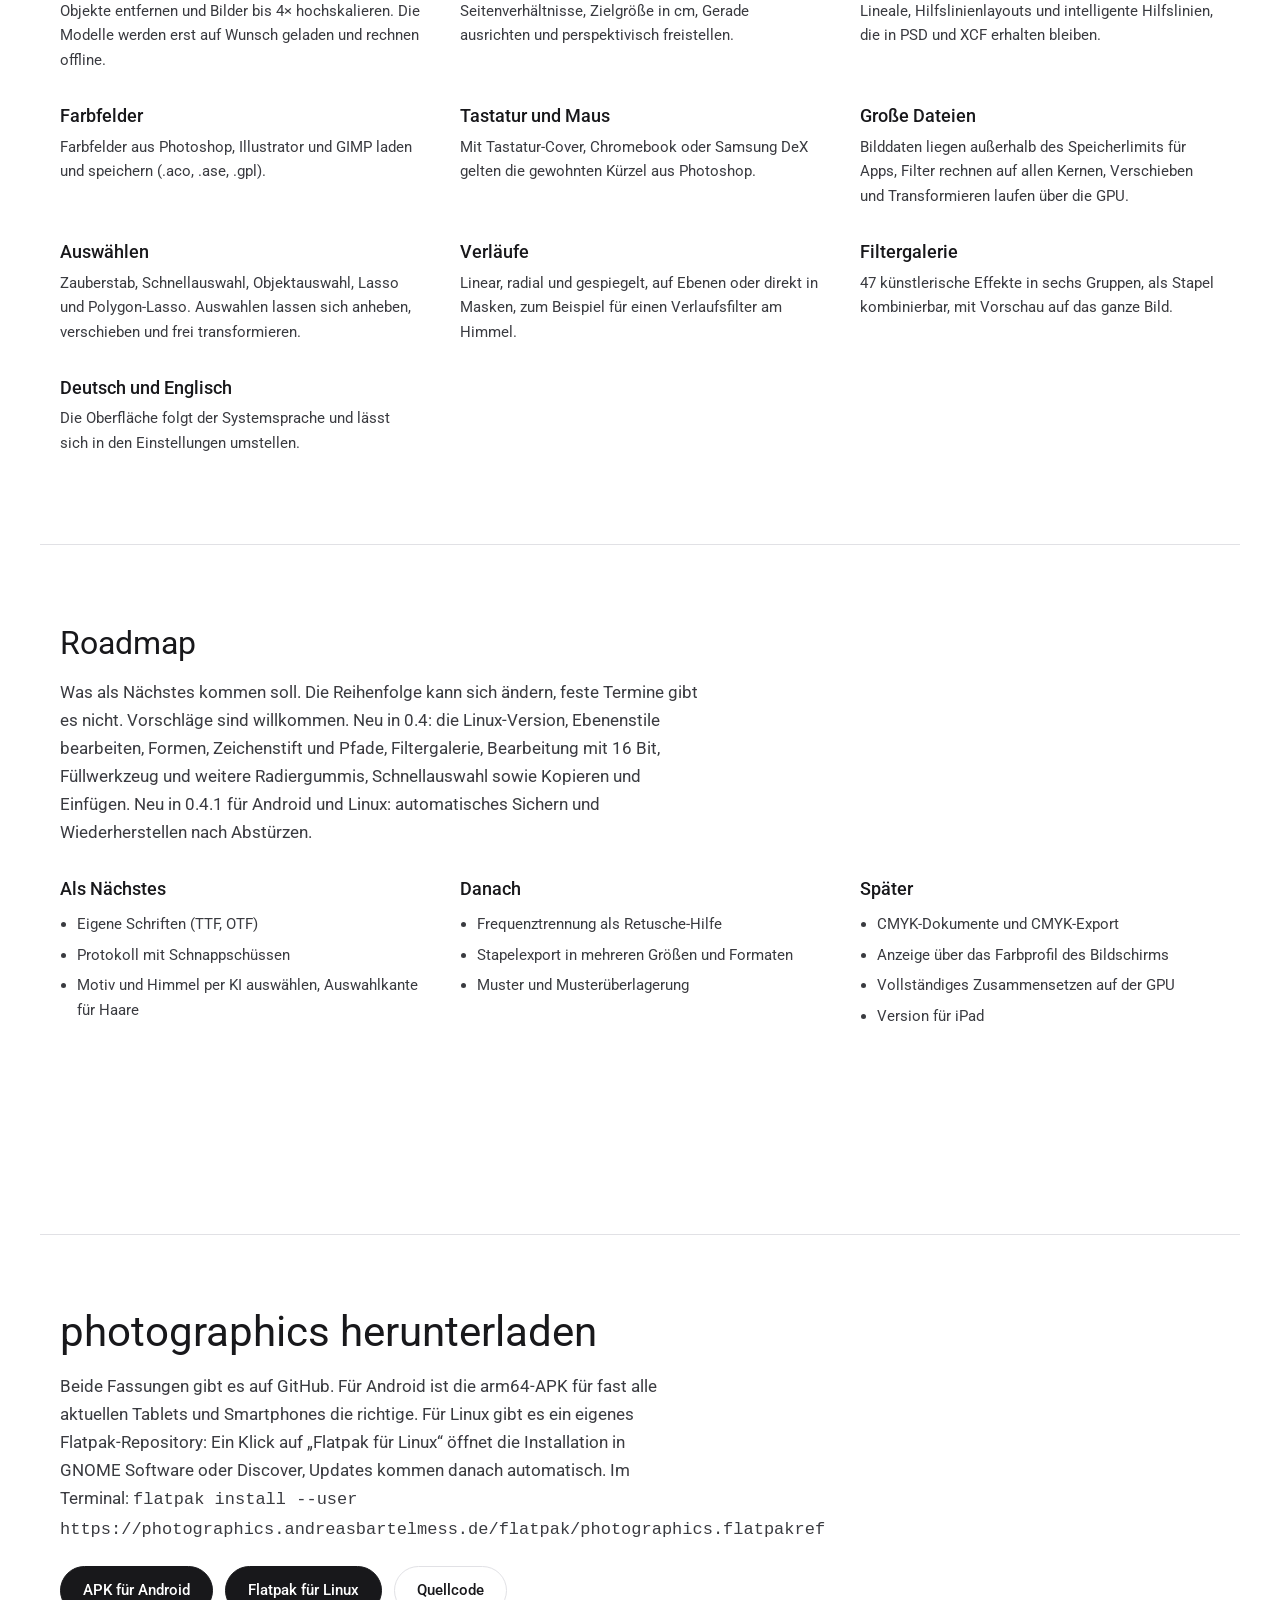
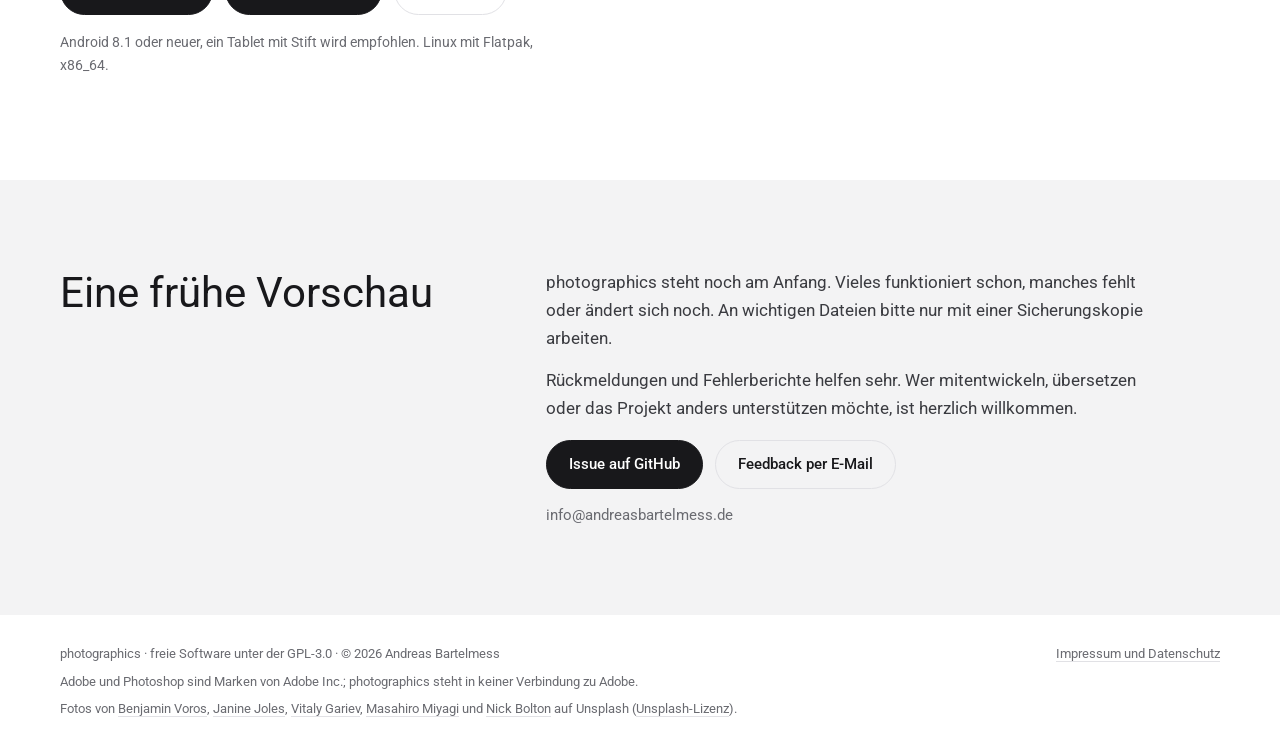
==== commit dd1562e6: "GNOME 0.4.1: automatische Sicherung, gespeicherter Stand, schärfere Galerie - Automatische Sicherung" ====
--- a/website/index.html
+++ b/website/index.html
@@ -319,7 +319,7 @@
   <div class="wrap">
     <header>
       <h2>Roadmap</h2>
-      <p>Was als Nächstes kommen soll. Die Reihenfolge kann sich ändern, feste Termine gibt es nicht. Vorschläge sind willkommen. Neu in 0.4: die Linux-Version, Ebenenstile bearbeiten, Formen, Zeichenstift und Pfade, Filtergalerie, Bearbeitung mit 16 Bit, Füllwerkzeug und weitere Radiergummis, Schnellauswahl sowie Kopieren und Einfügen. Neu in 0.4.1 für Android: automatisches Sichern und Wiederherstellen nach Abstürzen.</p>
+      <p>Was als Nächstes kommen soll. Die Reihenfolge kann sich ändern, feste Termine gibt es nicht. Vorschläge sind willkommen. Neu in 0.4: die Linux-Version, Ebenenstile bearbeiten, Formen, Zeichenstift und Pfade, Filtergalerie, Bearbeitung mit 16 Bit, Füllwerkzeug und weitere Radiergummis, Schnellauswahl sowie Kopieren und Einfügen. Neu in 0.4.1 für Android und Linux: automatisches Sichern und Wiederherstellen nach Abstürzen.</p>
     </header>
     <div class="stages">
       <div>
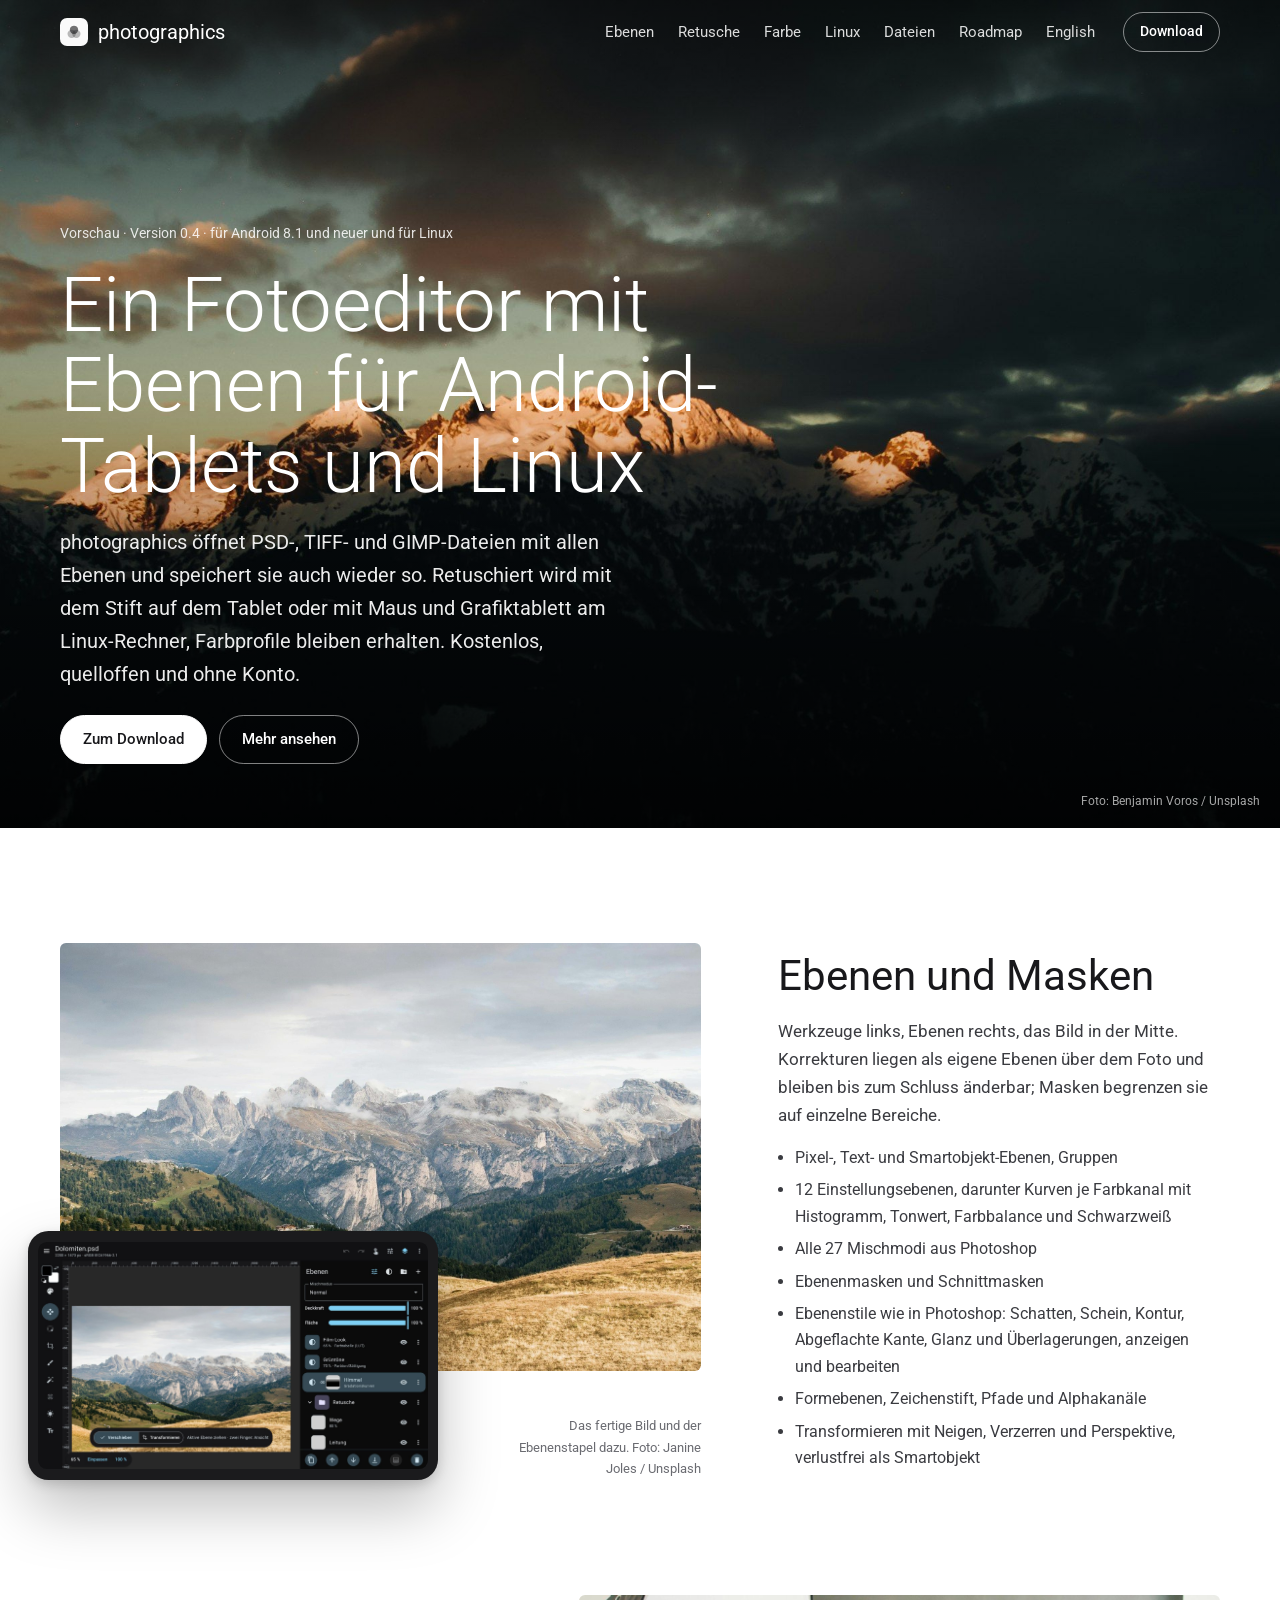
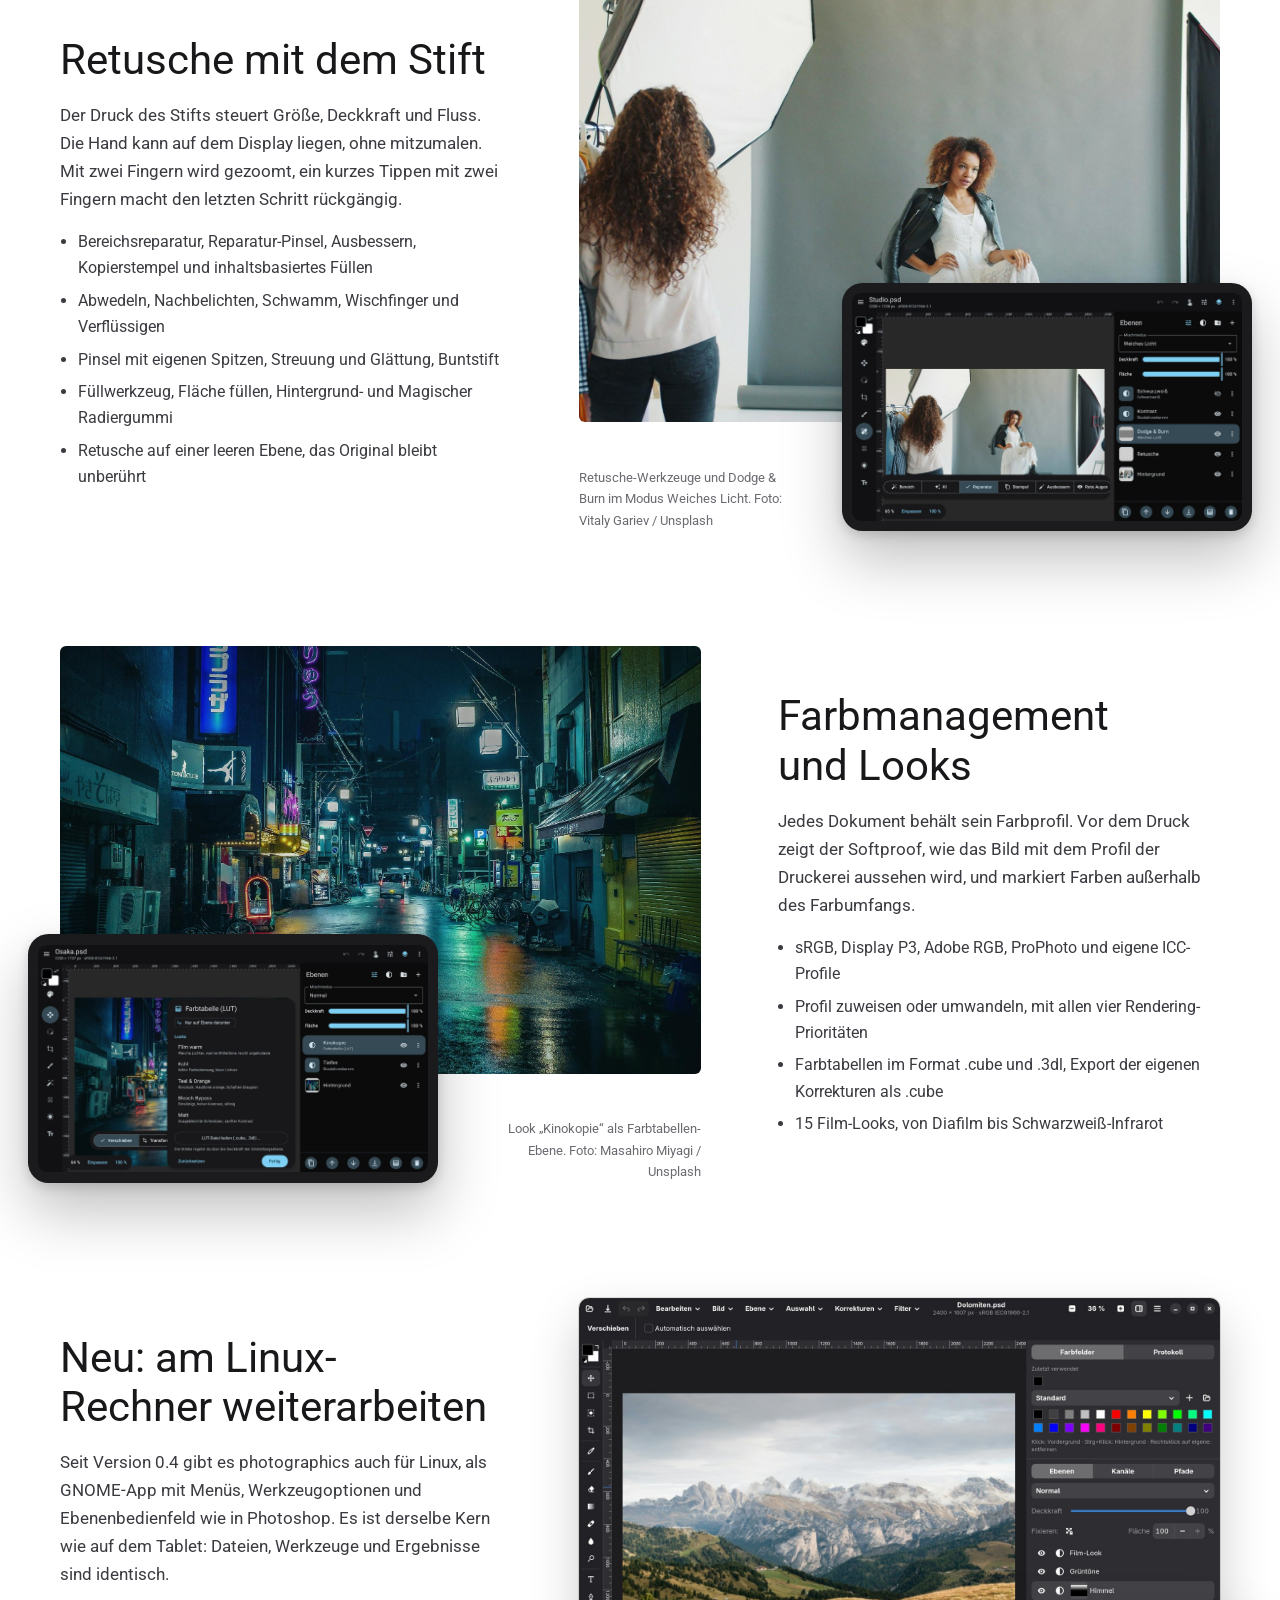
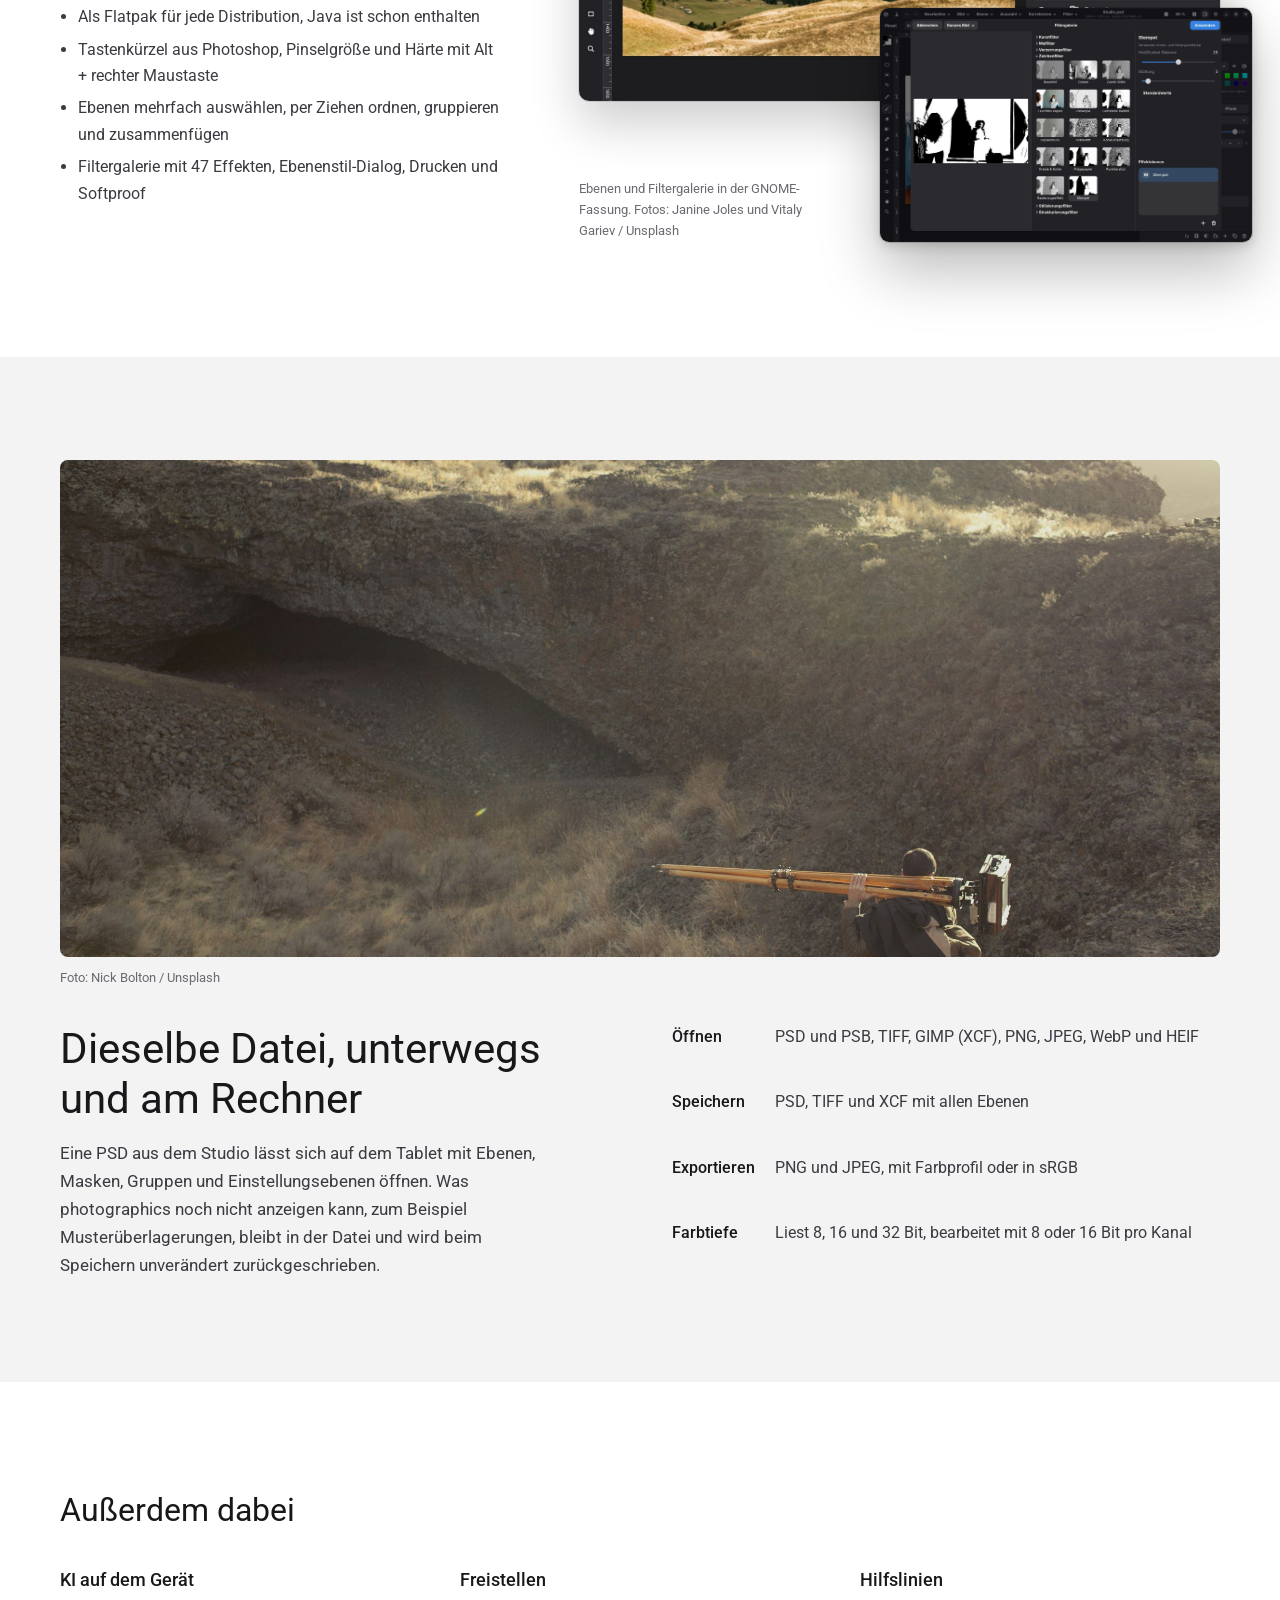
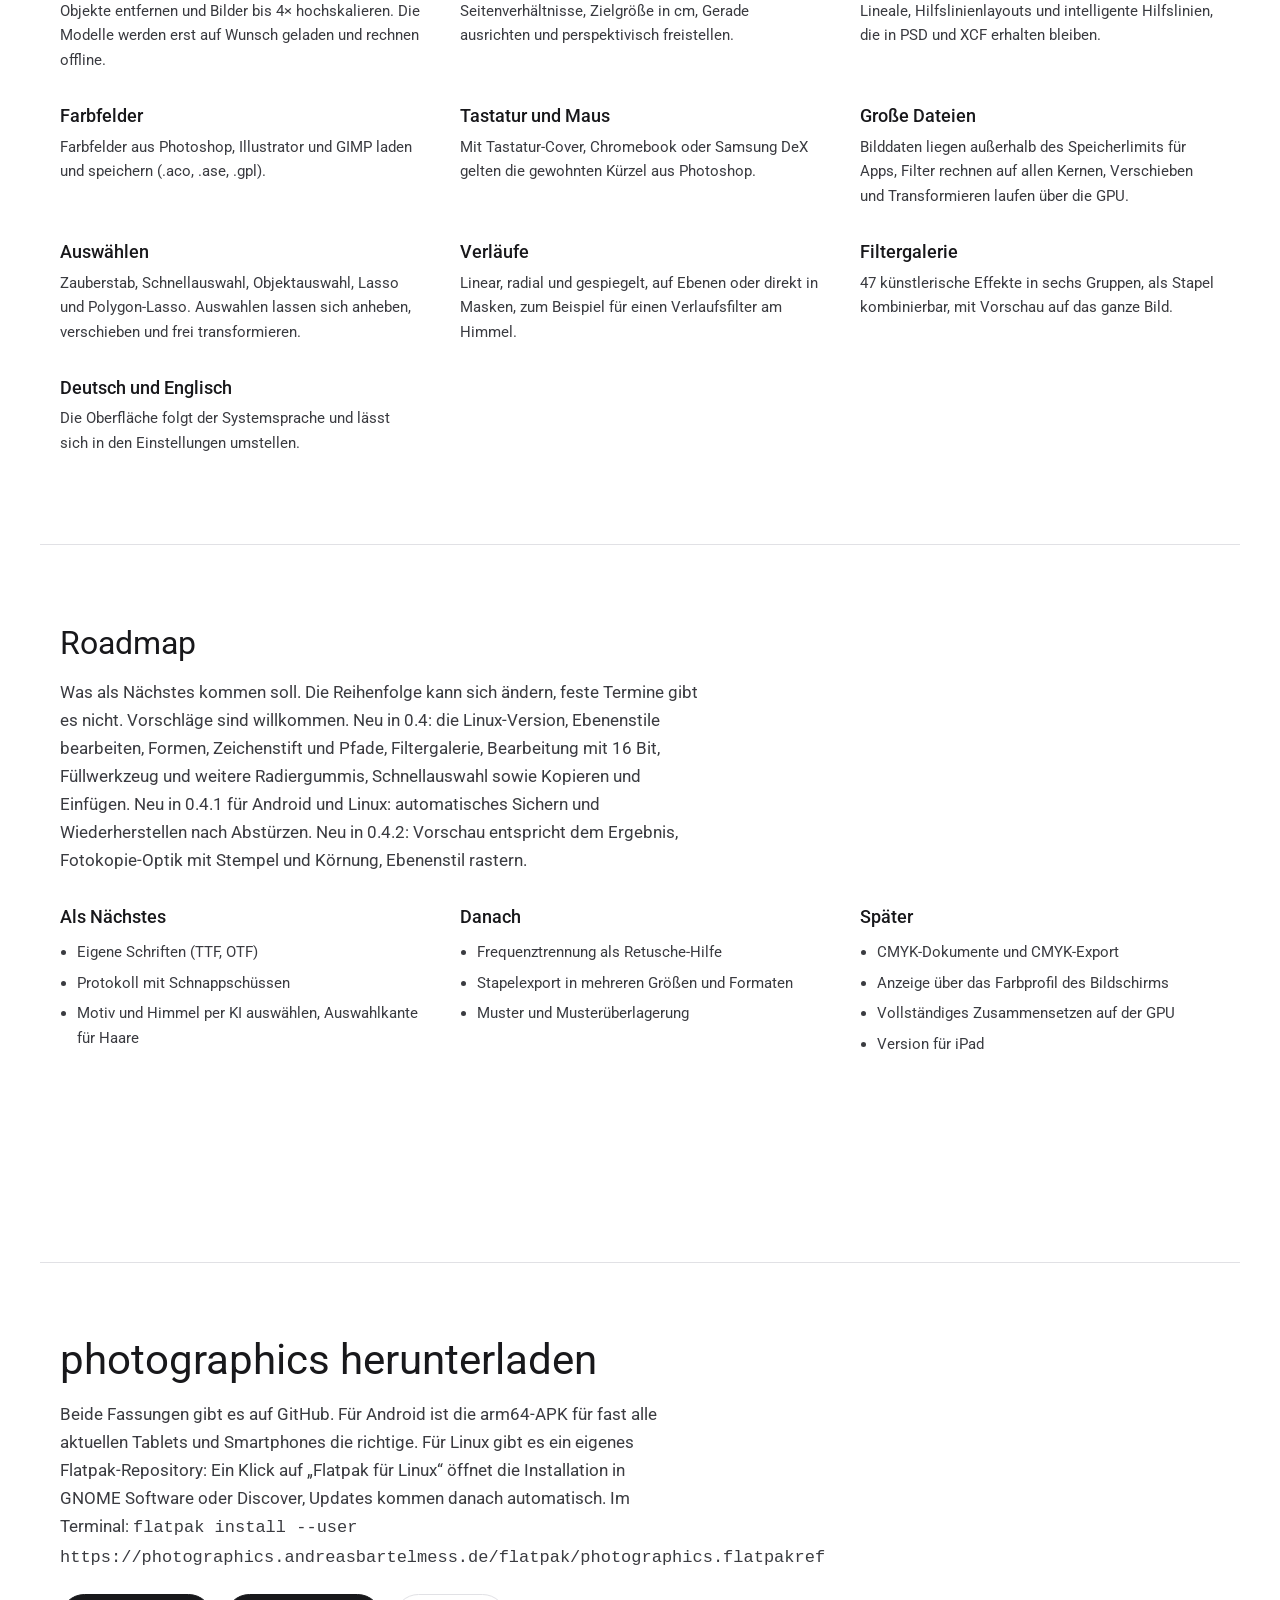
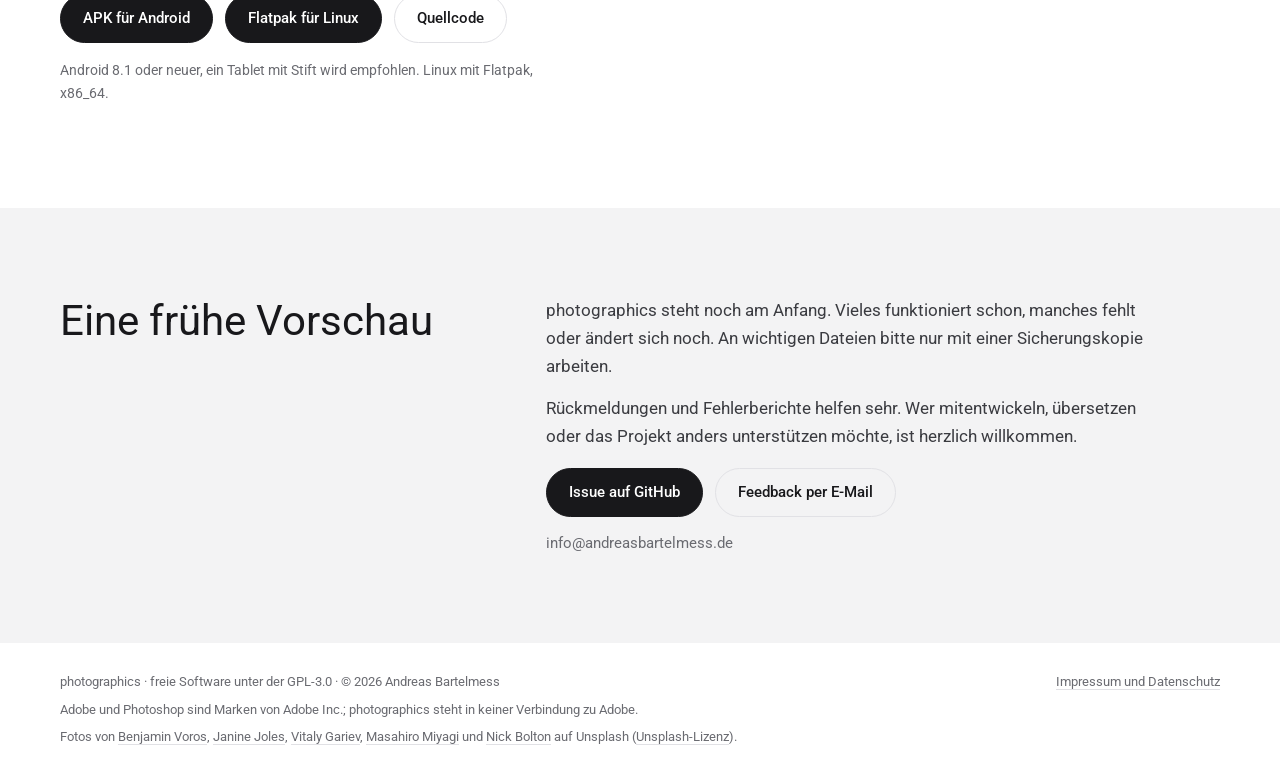
==== commit 7eb0dbc4: "photographics 0.4.2: Vorschau = Ergebnis, Fotokopie-Optik, Ebenenstil rastern Android und Linux: - S" ====
--- a/website/index.html
+++ b/website/index.html
@@ -319,7 +319,7 @@
   <div class="wrap">
     <header>
       <h2>Roadmap</h2>
-      <p>Was als Nächstes kommen soll. Die Reihenfolge kann sich ändern, feste Termine gibt es nicht. Vorschläge sind willkommen. Neu in 0.4: die Linux-Version, Ebenenstile bearbeiten, Formen, Zeichenstift und Pfade, Filtergalerie, Bearbeitung mit 16 Bit, Füllwerkzeug und weitere Radiergummis, Schnellauswahl sowie Kopieren und Einfügen. Neu in 0.4.1 für Android und Linux: automatisches Sichern und Wiederherstellen nach Abstürzen.</p>
+      <p>Was als Nächstes kommen soll. Die Reihenfolge kann sich ändern, feste Termine gibt es nicht. Vorschläge sind willkommen. Neu in 0.4: die Linux-Version, Ebenenstile bearbeiten, Formen, Zeichenstift und Pfade, Filtergalerie, Bearbeitung mit 16 Bit, Füllwerkzeug und weitere Radiergummis, Schnellauswahl sowie Kopieren und Einfügen. Neu in 0.4.1 für Android und Linux: automatisches Sichern und Wiederherstellen nach Abstürzen. Neu in 0.4.2: Vorschau entspricht dem Ergebnis, Fotokopie-Optik mit Stempel und Körnung, Ebenenstil rastern.</p>
     </header>
     <div class="stages">
       <div>
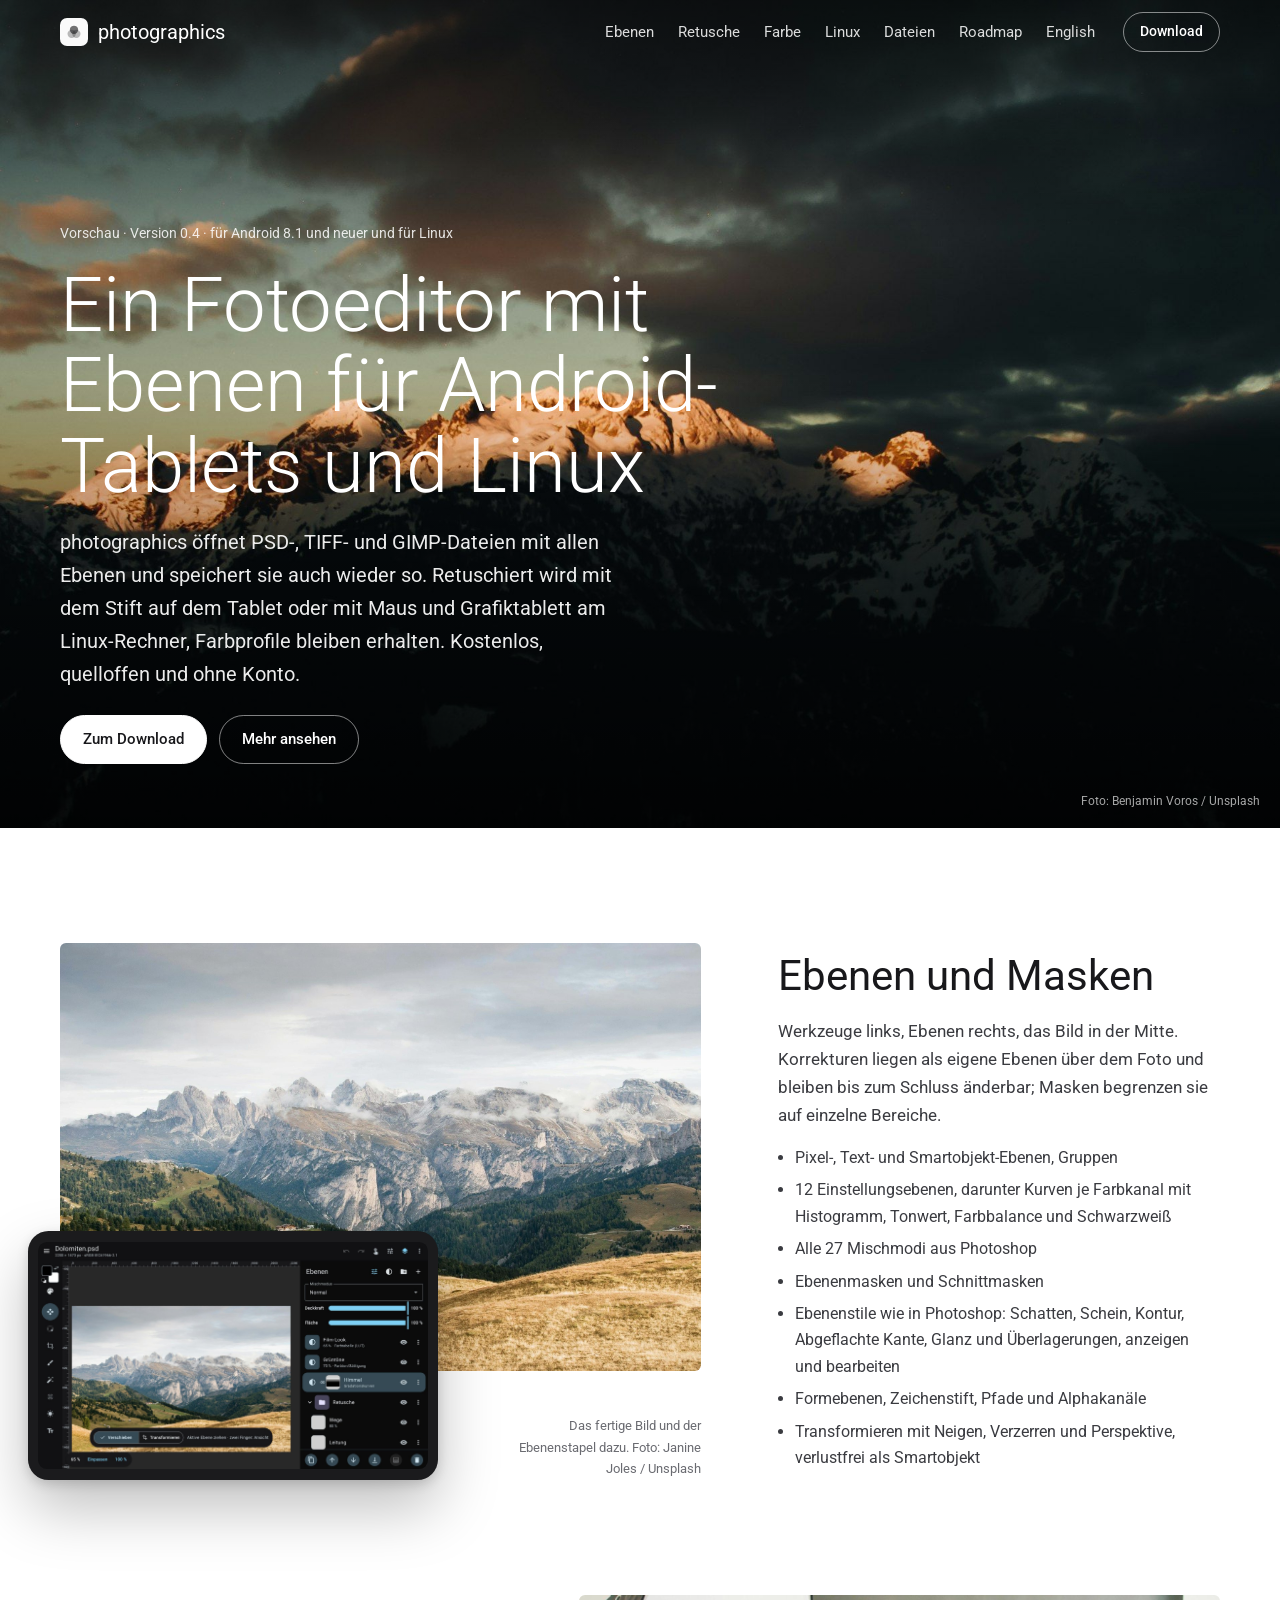
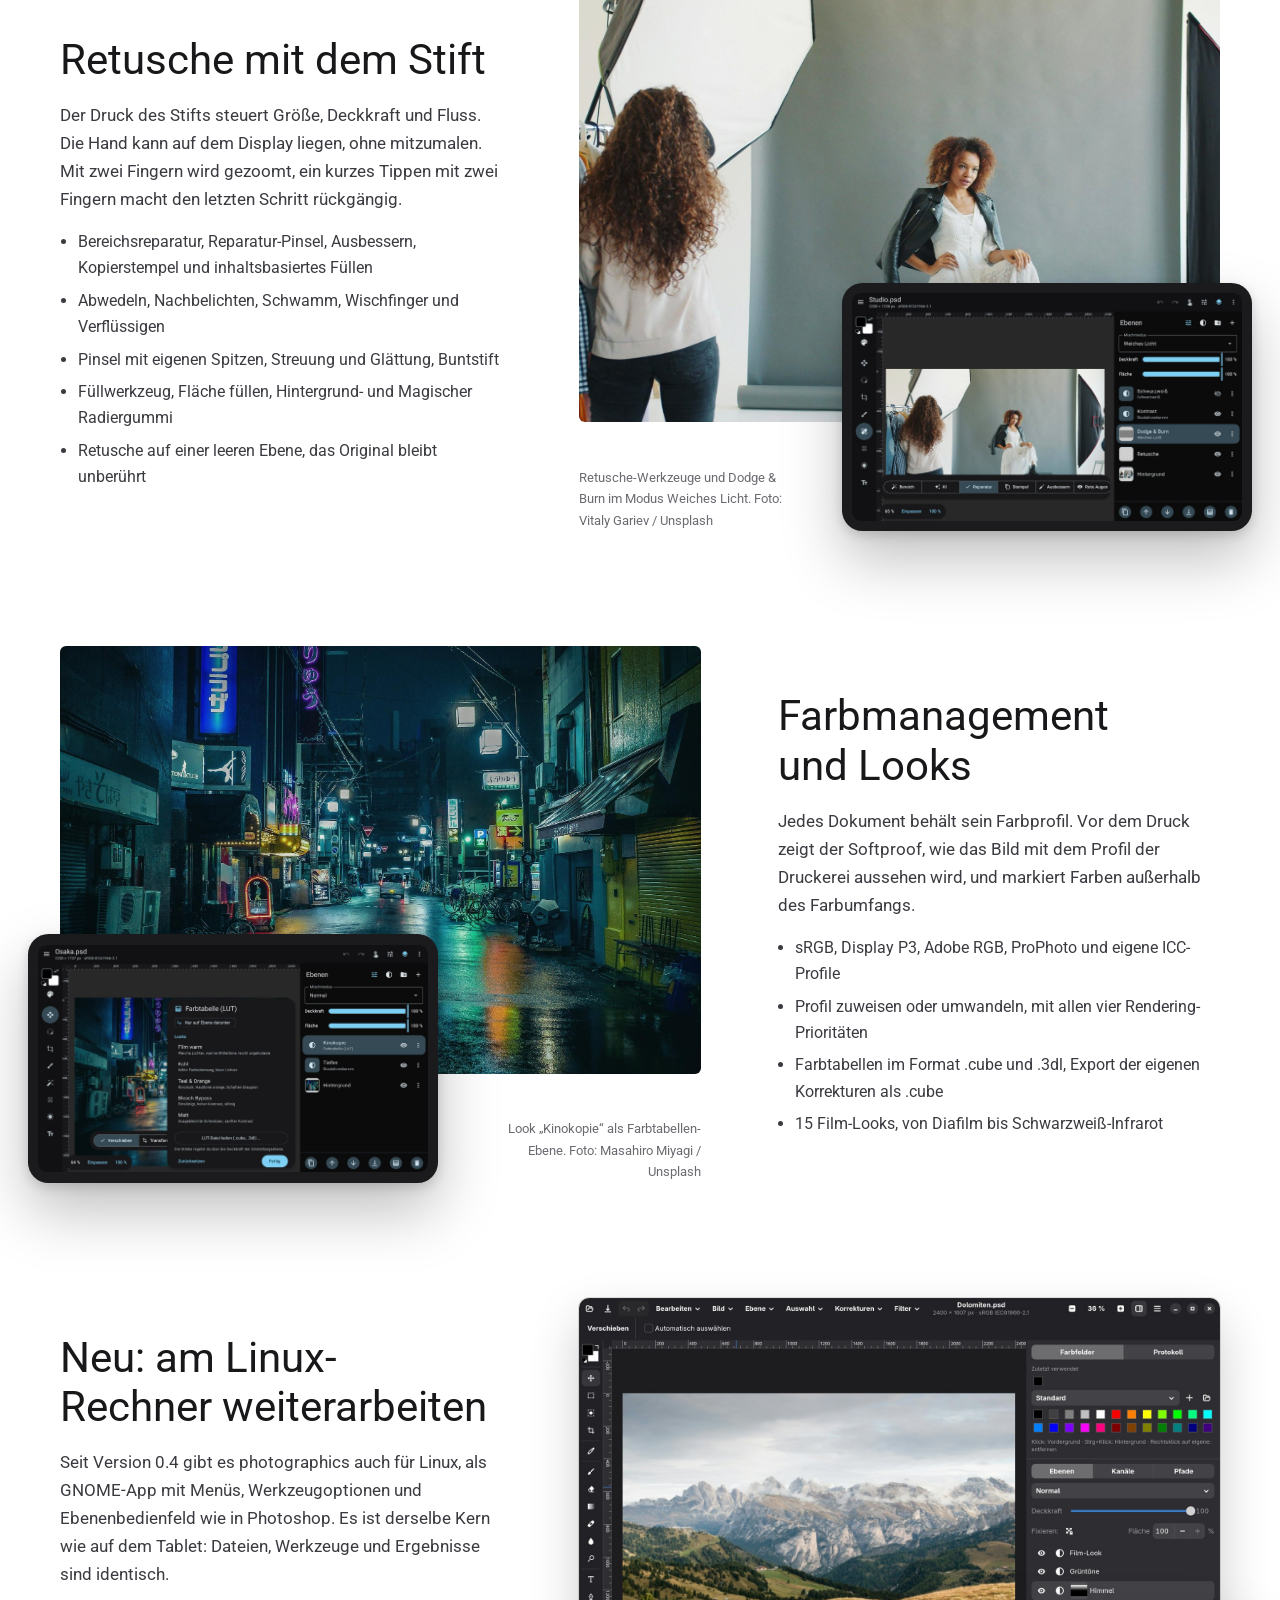
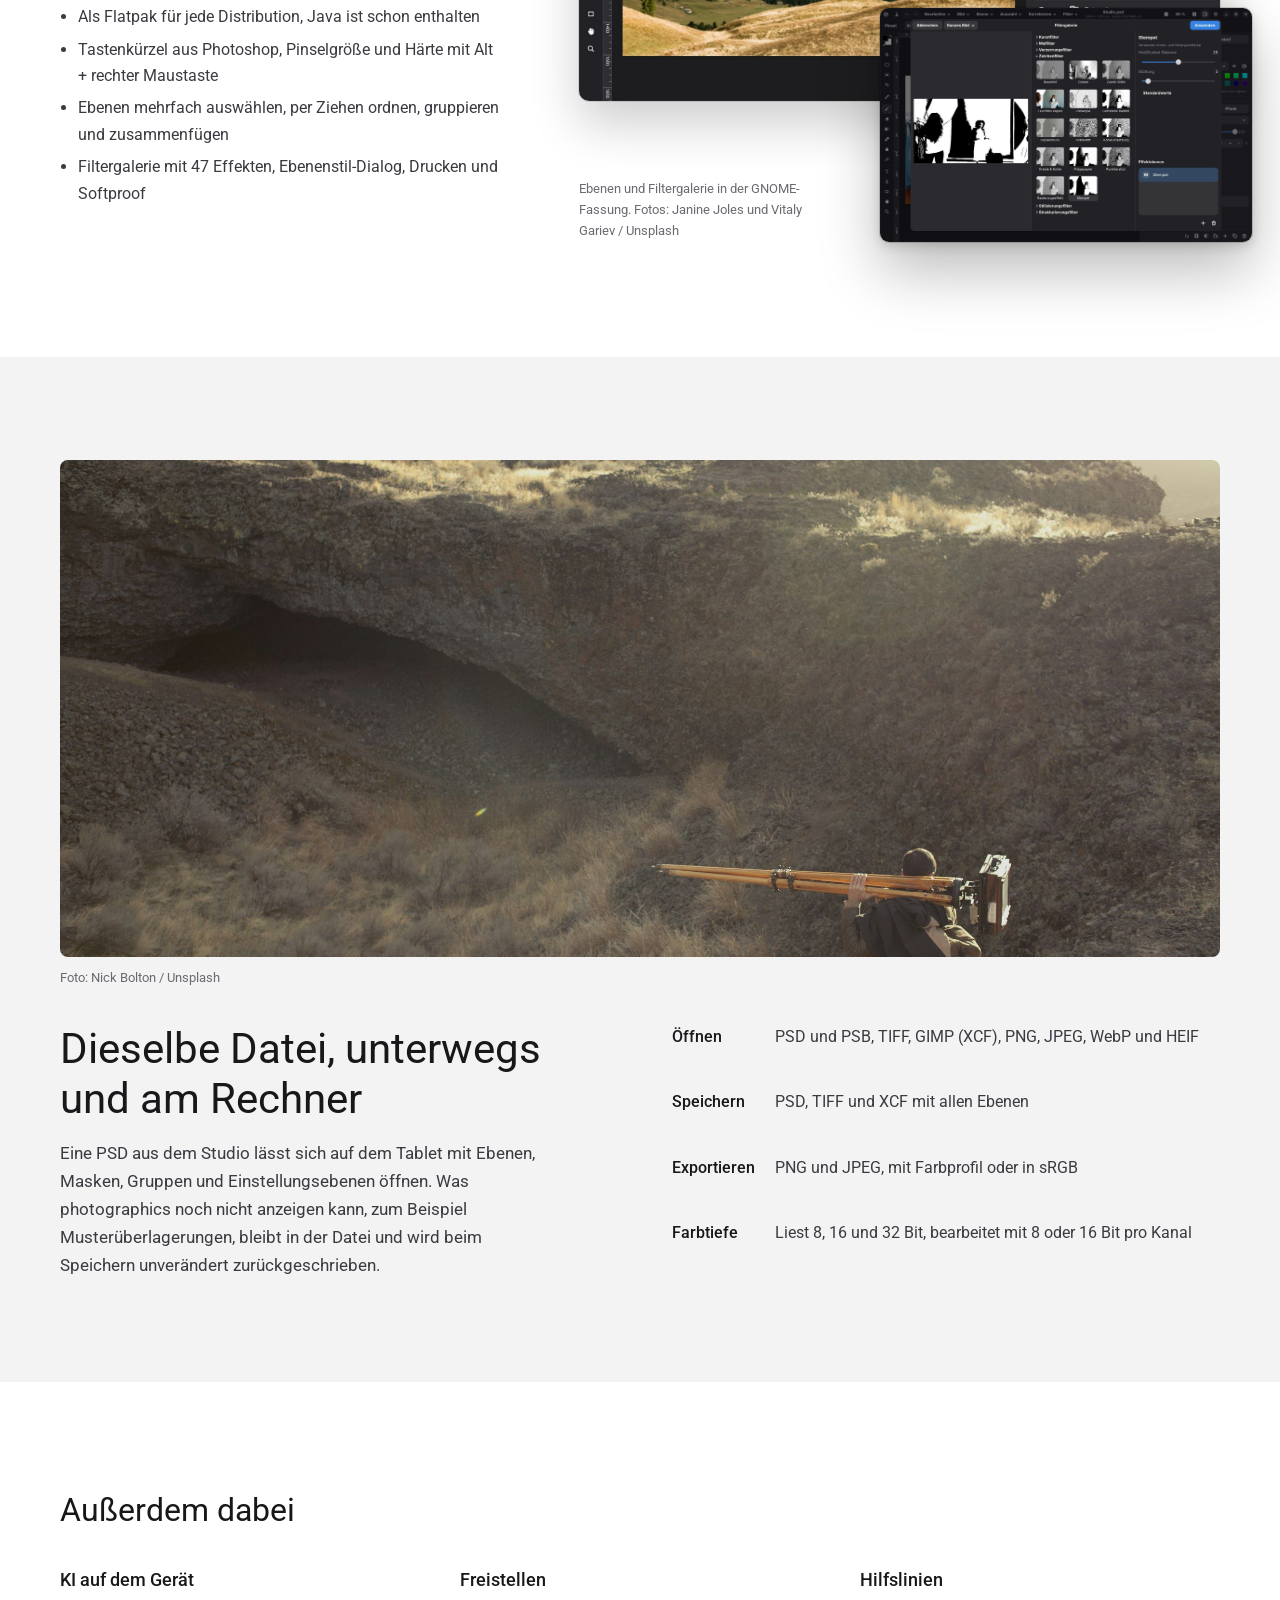
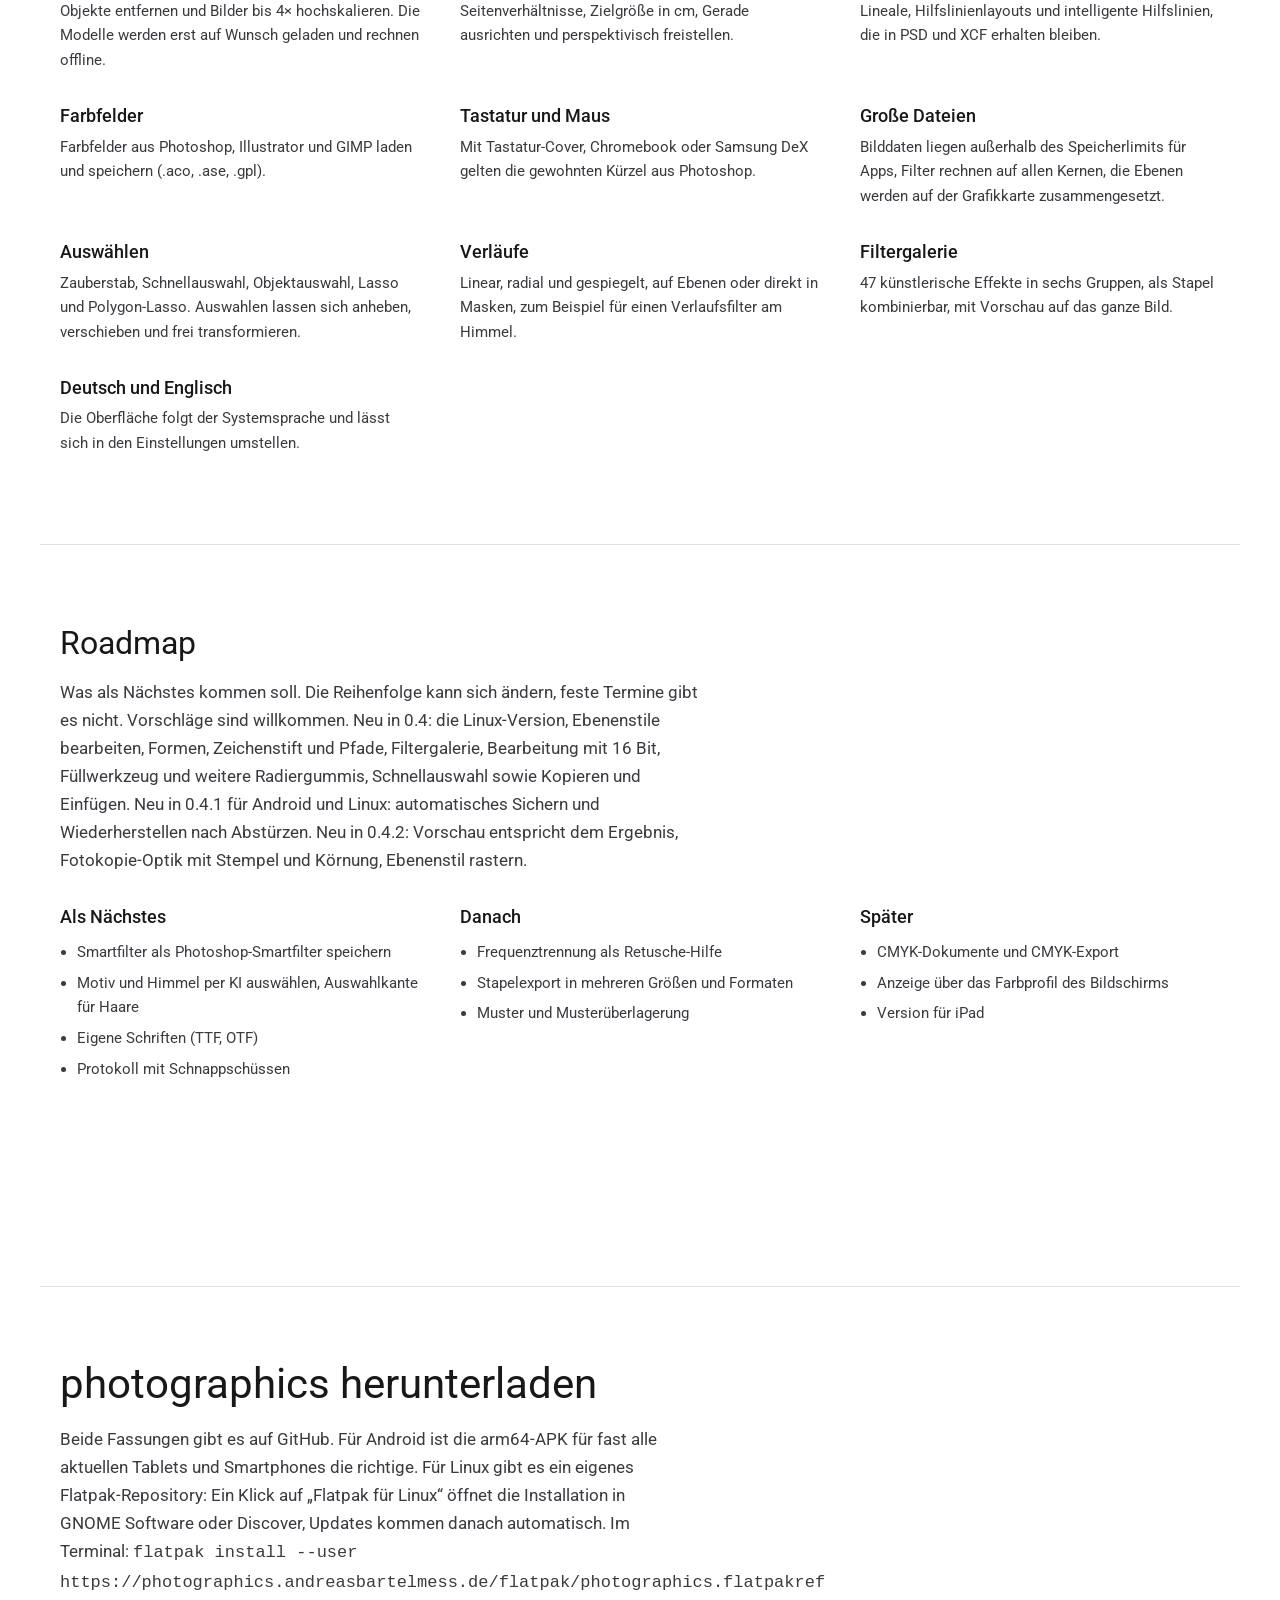
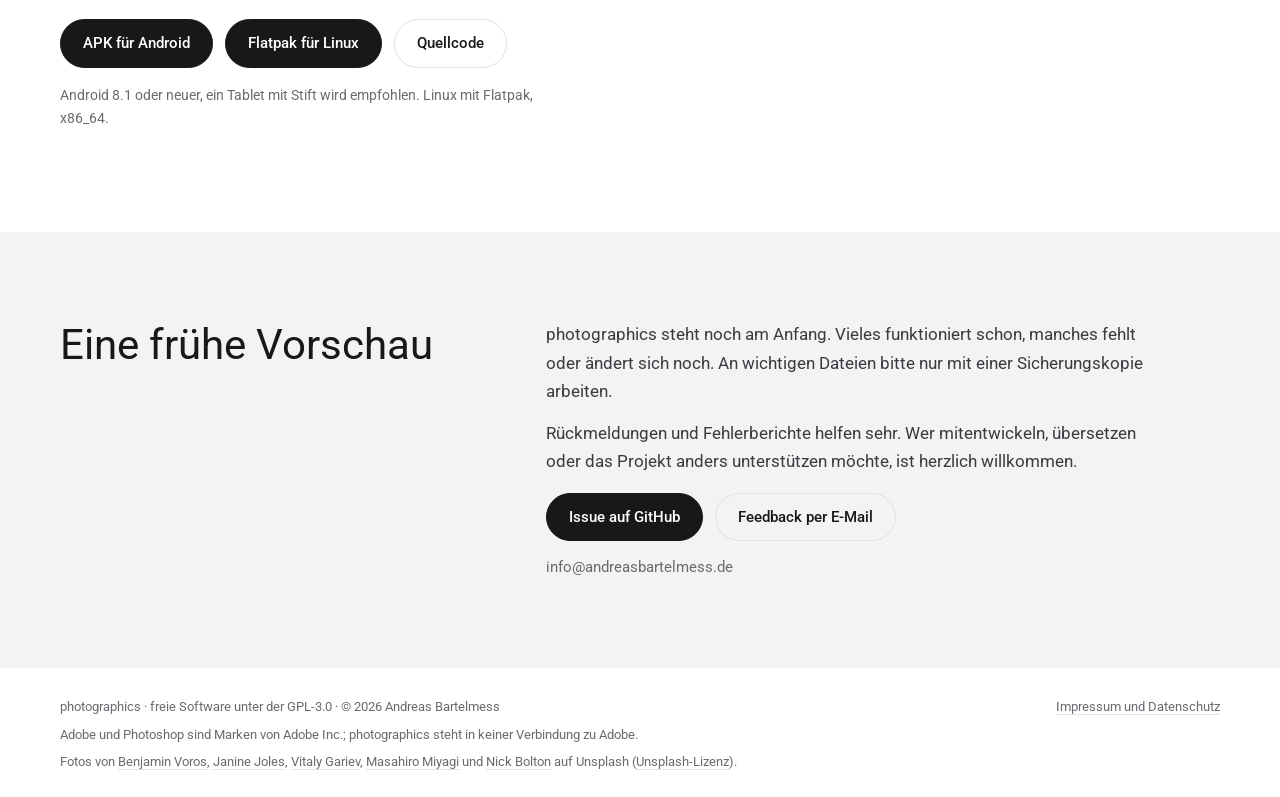
==== commit e4856ce5: "photographics 0.5.0: Grafikkarte, Smartfilter, Photoshop-Smartobjekte, Auswahl verändern Android und" ====
--- a/website/index.html
+++ b/website/index.html
@@ -306,7 +306,7 @@
       <div><h3>Hilfslinien</h3><p>Lineale, Hilfslinienlayouts und intelligente Hilfslinien, die in PSD und XCF erhalten bleiben.</p></div>
       <div><h3>Farbfelder</h3><p>Farbfelder aus Photoshop, Illustrator und GIMP laden und speichern (.aco, .ase, .gpl).</p></div>
       <div><h3>Tastatur und Maus</h3><p>Mit Tastatur-Cover, Chromebook oder Samsung DeX gelten die gewohnten Kürzel aus Photoshop.</p></div>
-      <div><h3>Große Dateien</h3><p>Bilddaten liegen außerhalb des Speicherlimits für Apps, Filter rechnen auf allen Kernen, Verschieben und Transformieren laufen über die GPU.</p></div>
+      <div><h3>Große Dateien</h3><p>Bilddaten liegen außerhalb des Speicherlimits für Apps, Filter rechnen auf allen Kernen, die Ebenen werden auf der Grafikkarte zusammengesetzt.</p></div>
       <div><h3>Auswählen</h3><p>Zauberstab, Schnellauswahl, Objektauswahl, Lasso und Polygon-Lasso. Auswahlen lassen sich anheben, verschieben und frei transformieren.</p></div>
       <div><h3>Verläufe</h3><p>Linear, radial und gespiegelt, auf Ebenen oder direkt in Masken, zum Beispiel für einen Verlaufsfilter am Himmel.</p></div>
       <div><h3>Filtergalerie</h3><p>47 künstlerische Effekte in sechs Gruppen, als Stapel kombinierbar, mit Vorschau auf das ganze Bild.</p></div>
@@ -325,9 +325,10 @@
       <div>
         <h3>Als Nächstes</h3>
         <ul>
+          <li>Smartfilter als Photoshop-Smartfilter speichern</li>
+          <li>Motiv und Himmel per KI auswählen, Auswahlkante für Haare</li>
           <li>Eigene Schriften (TTF, OTF)</li>
           <li>Protokoll mit Schnappschüssen</li>
-          <li>Motiv und Himmel per KI auswählen, Auswahlkante für Haare</li>
         </ul>
       </div>
       <div>
@@ -343,7 +344,6 @@
         <ul>
           <li>CMYK-Dokumente und CMYK-Export</li>
           <li>Anzeige über das Farbprofil des Bildschirms</li>
-          <li>Vollständiges Zusammensetzen auf der GPU</li>
           <li>Version für iPad</li>
         </ul>
       </div>
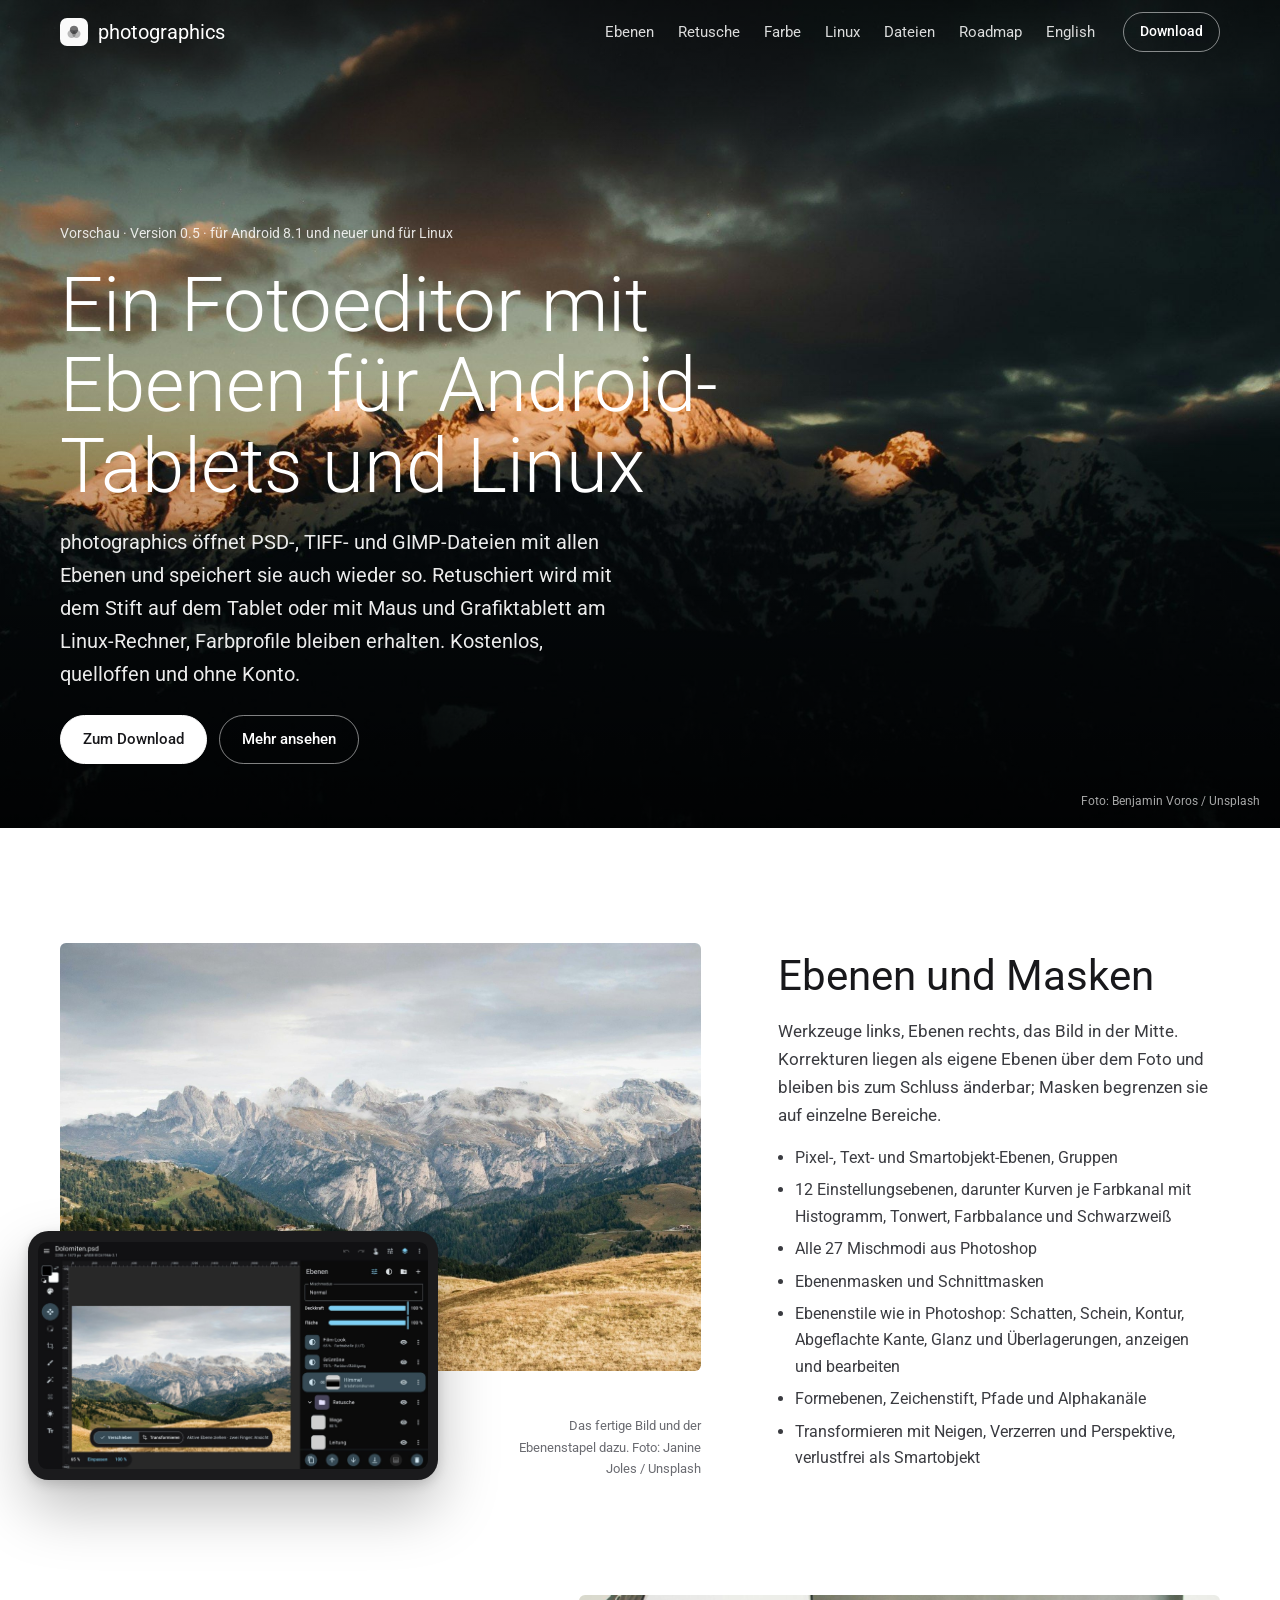
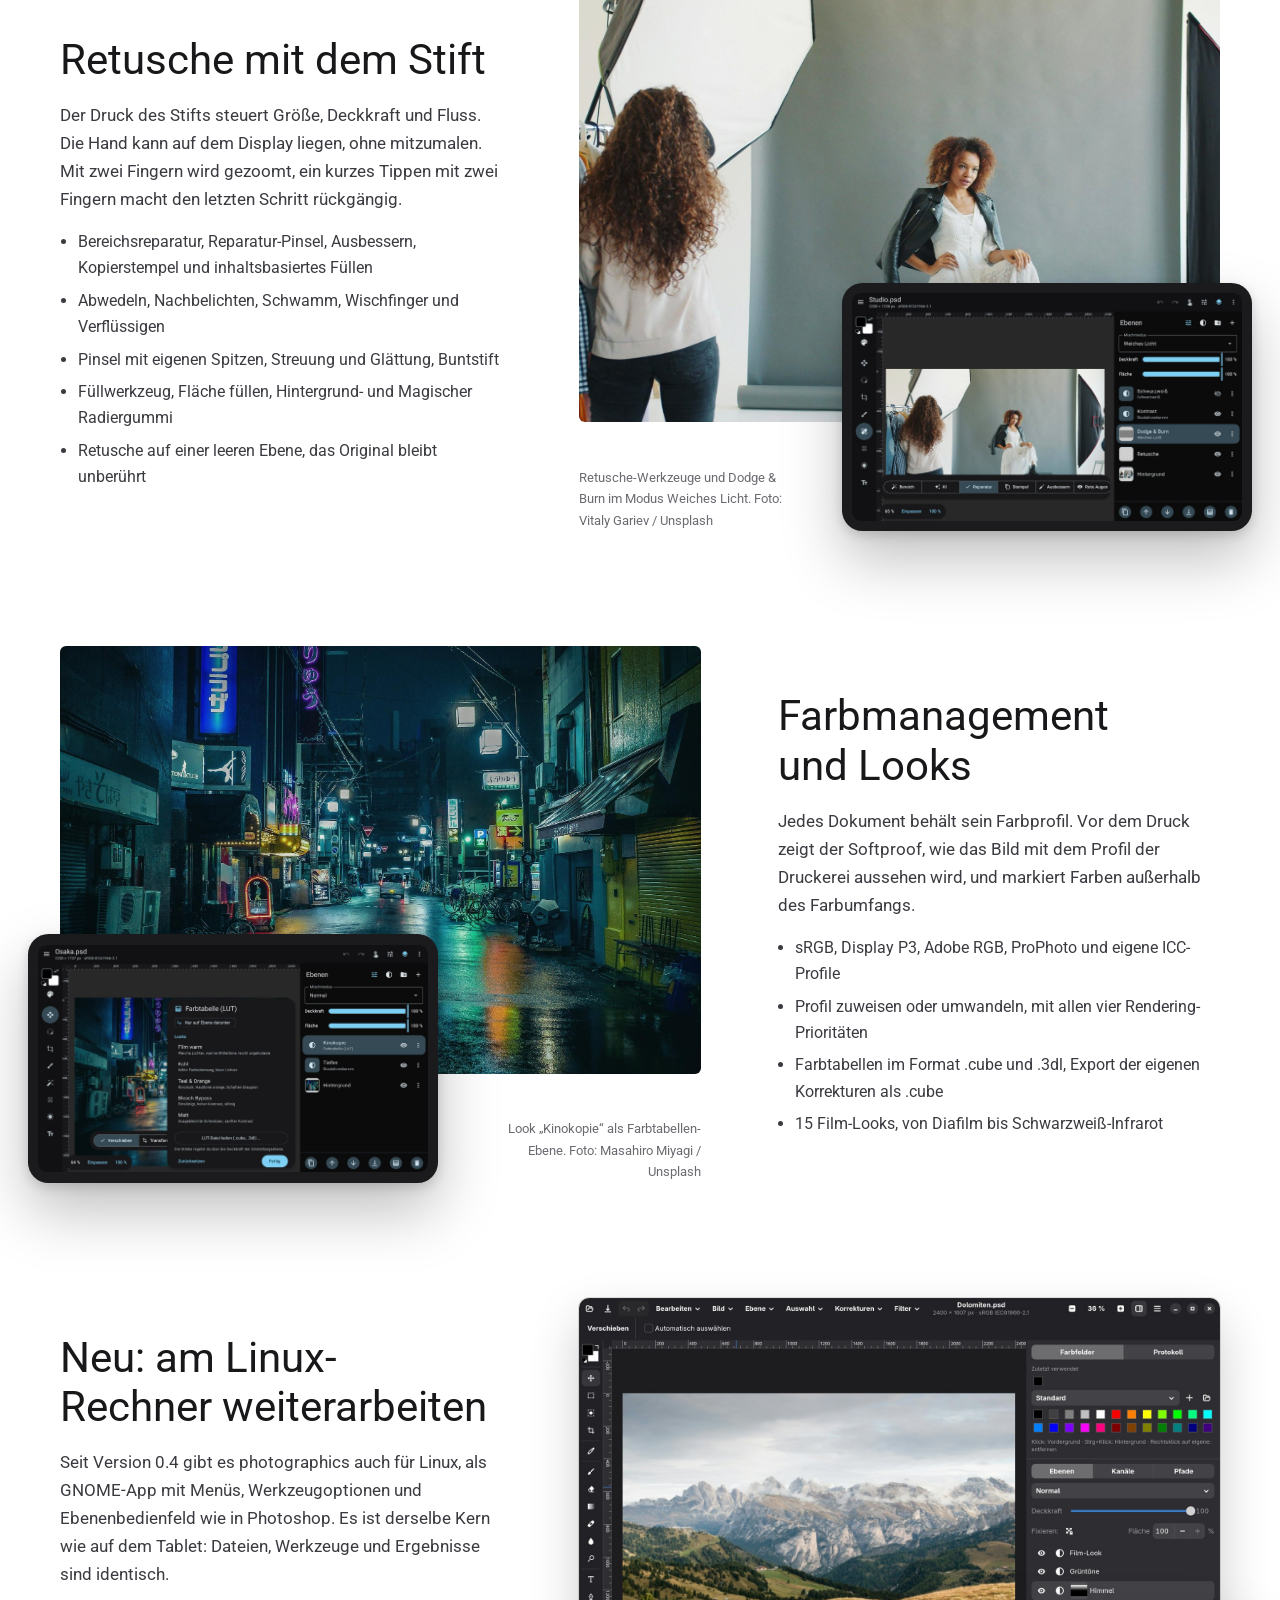
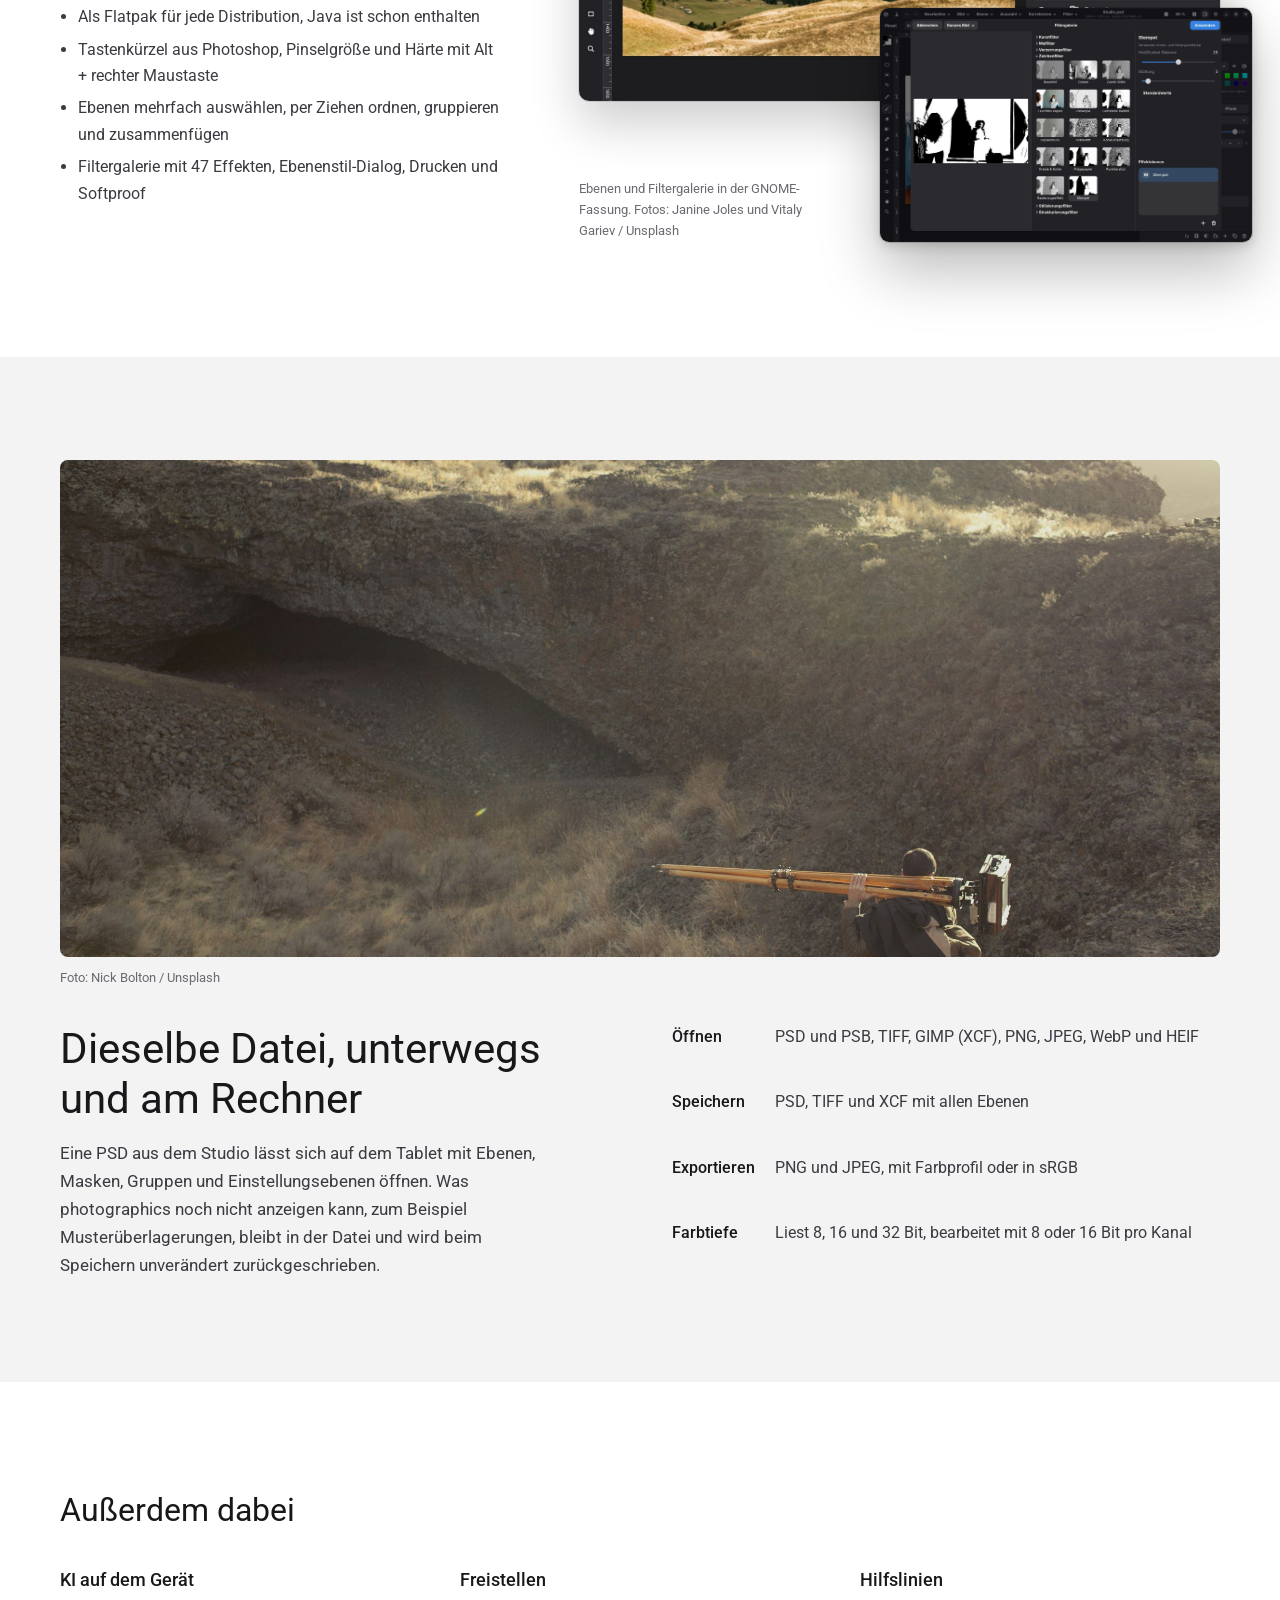
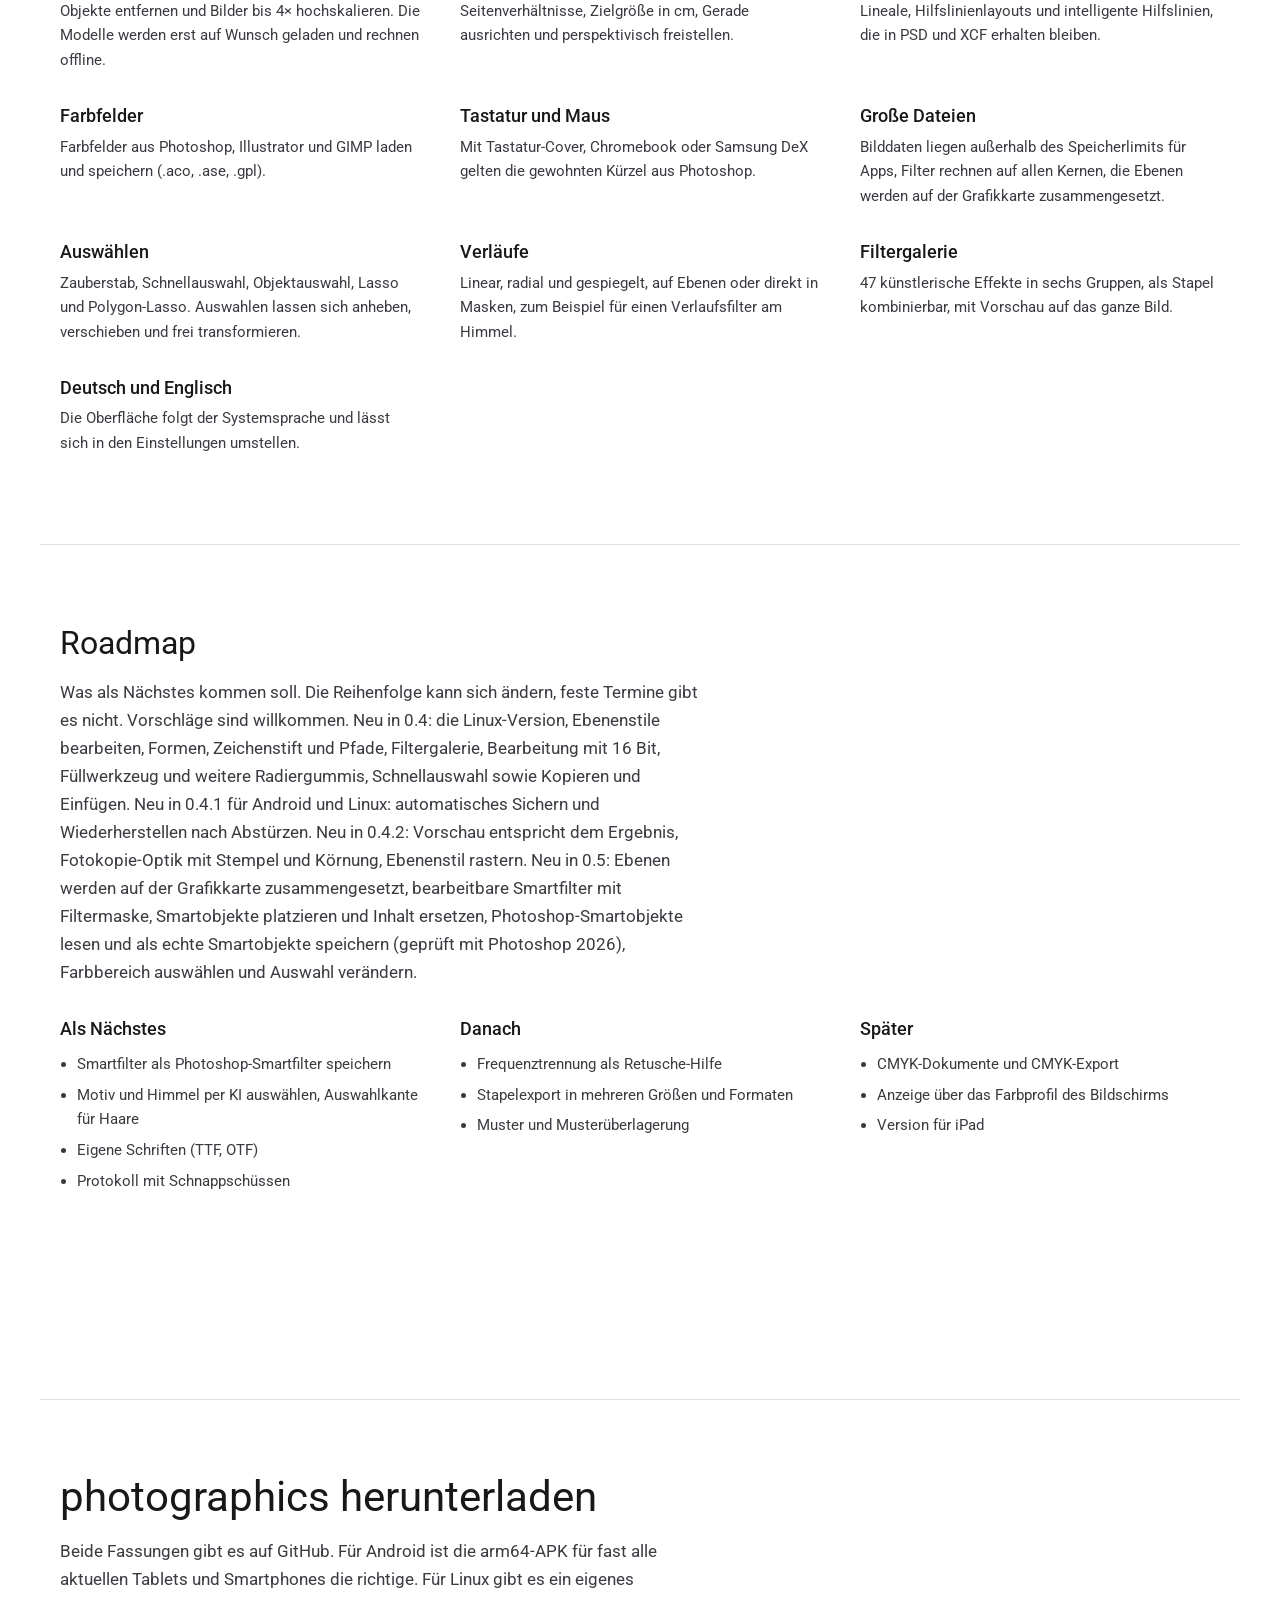
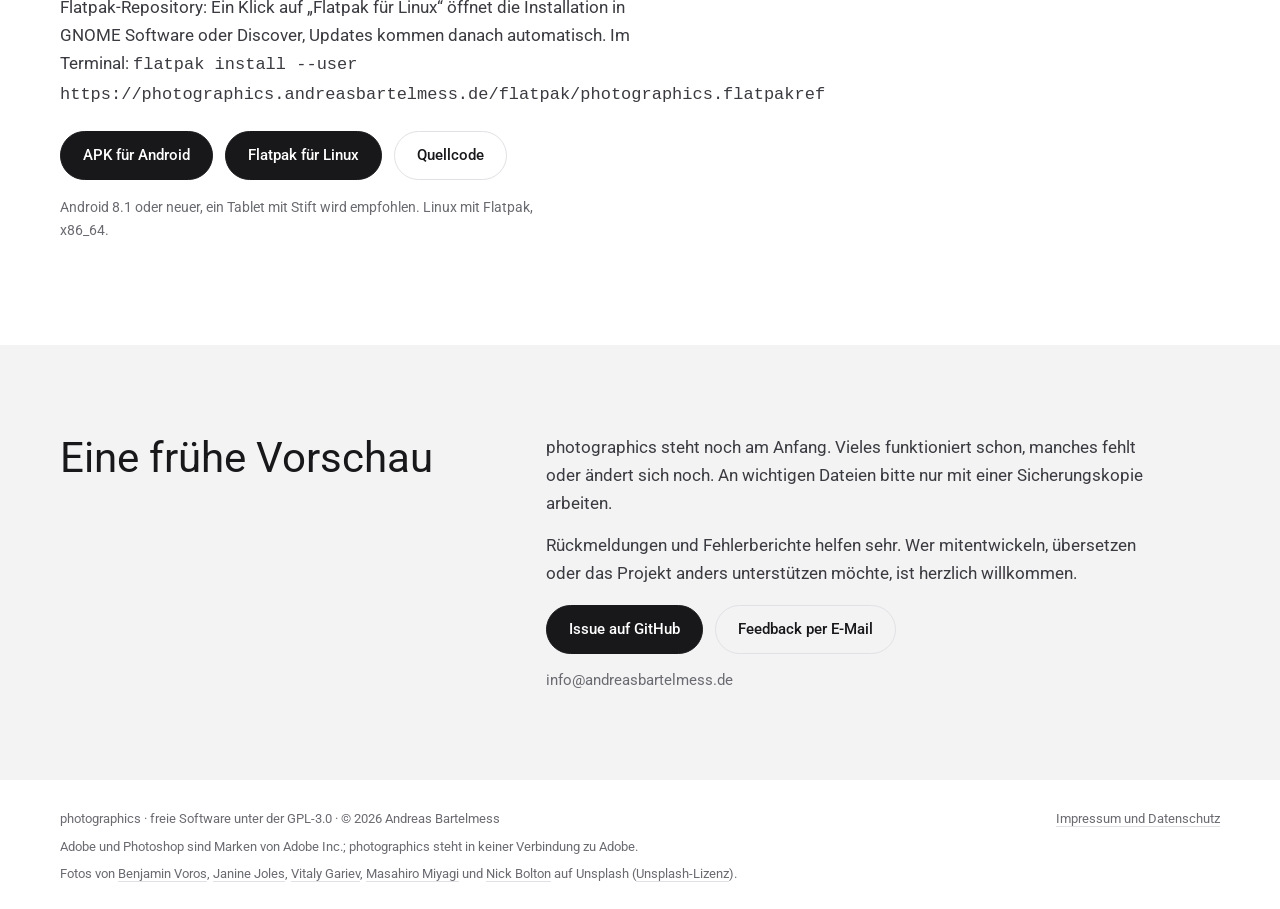
==== commit 156ac438: "Website: Version 0.5 und Neuerungen" ====
--- a/website/index.html
+++ b/website/index.html
@@ -181,7 +181,7 @@
 <header class="hero" id="top">
   <img src="img/alpen-abend.jpg" alt="Schneebedeckte Gipfel im letzten Abendlicht unter dunklen Wolken" fetchpriority="high">
   <div class="wrap">
-    <span class="status">Vorschau · Version 0.4 · für Android 8.1 und neuer und für Linux</span>
+    <span class="status">Vorschau · Version 0.5 · für Android 8.1 und neuer und für Linux</span>
     <h1>Ein Fotoeditor mit Ebenen für Android-Tablets und Linux</h1>
     <p class="lead">photographics öffnet PSD-, TIFF- und GIMP-Dateien mit allen Ebenen und speichert sie auch wieder so. Retuschiert wird mit dem Stift auf dem Tablet oder mit Maus und Grafiktablett am Linux-Rechner, Farbprofile bleiben erhalten. Kostenlos, quelloffen und ohne Konto.</p>
     <div class="ctas">
@@ -319,7 +319,7 @@
   <div class="wrap">
     <header>
       <h2>Roadmap</h2>
-      <p>Was als Nächstes kommen soll. Die Reihenfolge kann sich ändern, feste Termine gibt es nicht. Vorschläge sind willkommen. Neu in 0.4: die Linux-Version, Ebenenstile bearbeiten, Formen, Zeichenstift und Pfade, Filtergalerie, Bearbeitung mit 16 Bit, Füllwerkzeug und weitere Radiergummis, Schnellauswahl sowie Kopieren und Einfügen. Neu in 0.4.1 für Android und Linux: automatisches Sichern und Wiederherstellen nach Abstürzen. Neu in 0.4.2: Vorschau entspricht dem Ergebnis, Fotokopie-Optik mit Stempel und Körnung, Ebenenstil rastern.</p>
+      <p>Was als Nächstes kommen soll. Die Reihenfolge kann sich ändern, feste Termine gibt es nicht. Vorschläge sind willkommen. Neu in 0.4: die Linux-Version, Ebenenstile bearbeiten, Formen, Zeichenstift und Pfade, Filtergalerie, Bearbeitung mit 16 Bit, Füllwerkzeug und weitere Radiergummis, Schnellauswahl sowie Kopieren und Einfügen. Neu in 0.4.1 für Android und Linux: automatisches Sichern und Wiederherstellen nach Abstürzen. Neu in 0.4.2: Vorschau entspricht dem Ergebnis, Fotokopie-Optik mit Stempel und Körnung, Ebenenstil rastern. Neu in 0.5: Ebenen werden auf der Grafikkarte zusammengesetzt, bearbeitbare Smartfilter mit Filtermaske, Smartobjekte platzieren und Inhalt ersetzen, Photoshop-Smartobjekte lesen und als echte Smartobjekte speichern (geprüft mit Photoshop 2026), Farbbereich auswählen und Auswahl verändern.</p>
     </header>
     <div class="stages">
       <div>
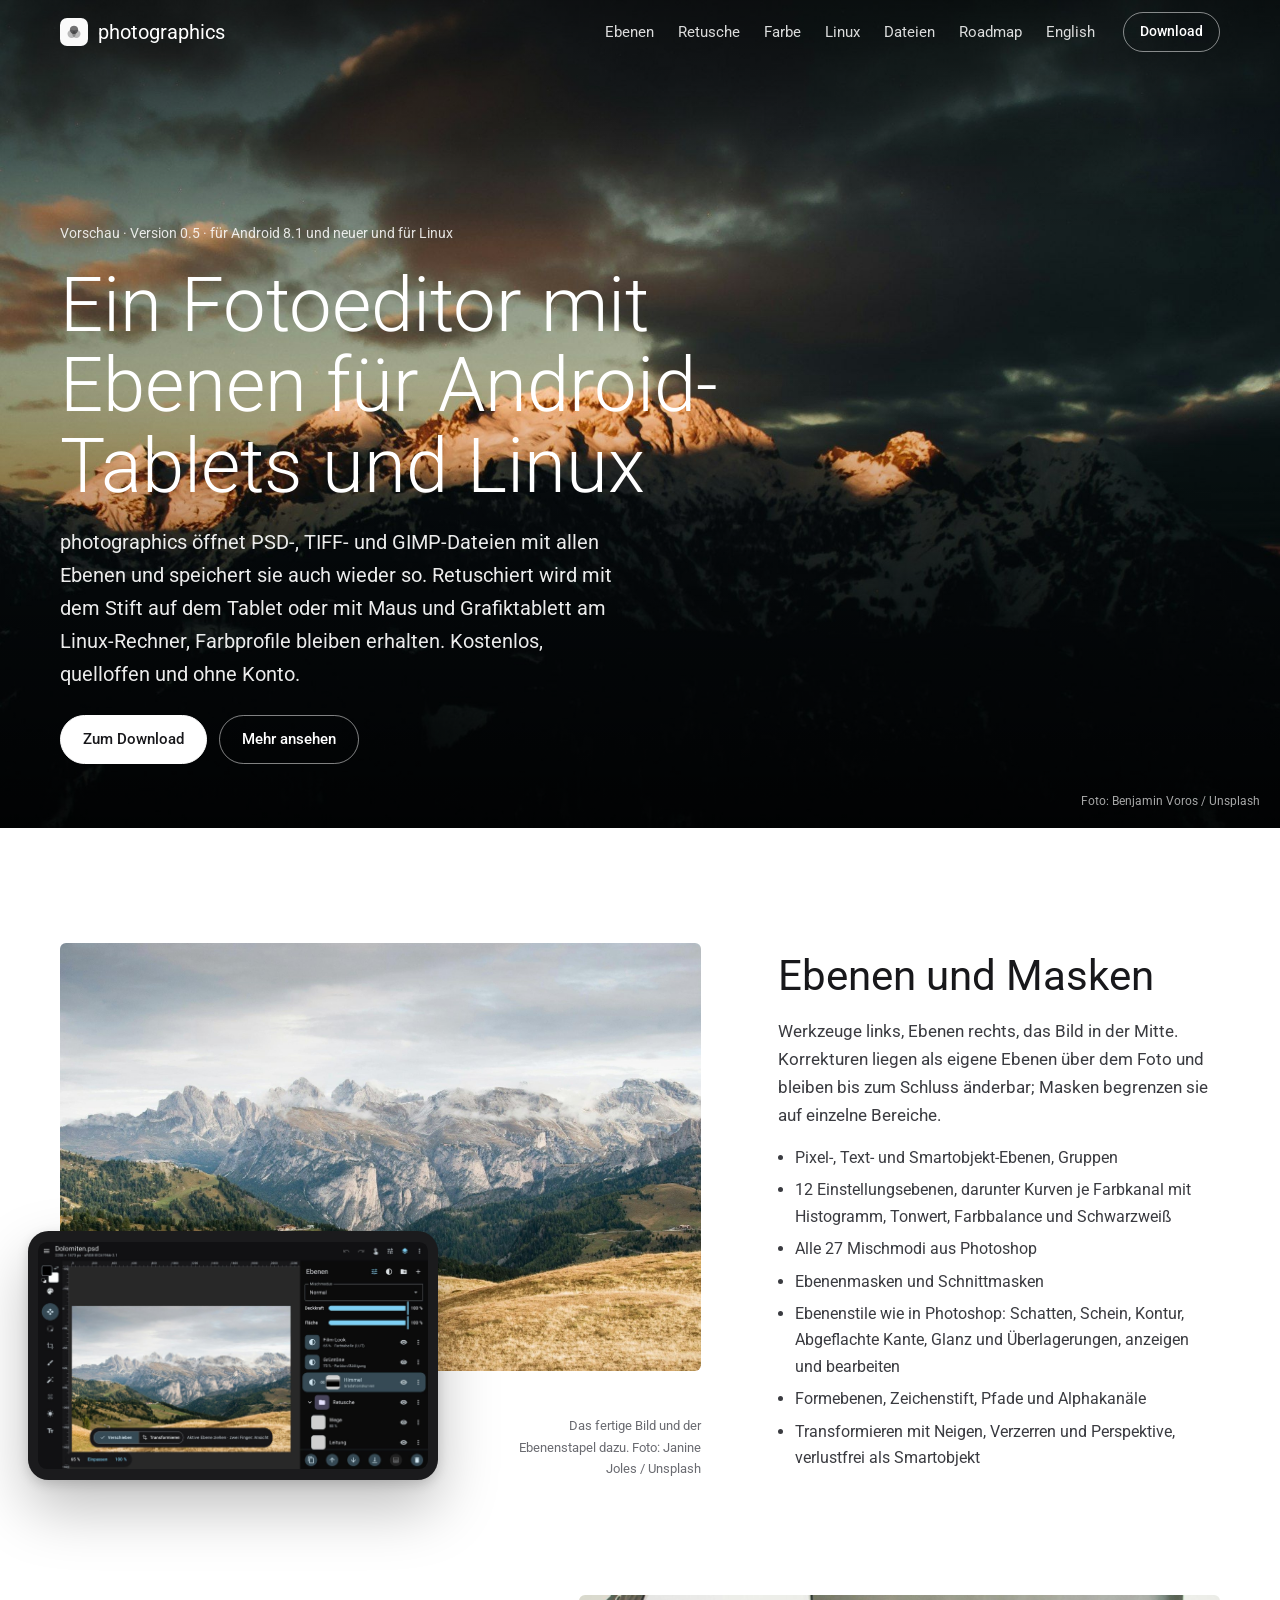
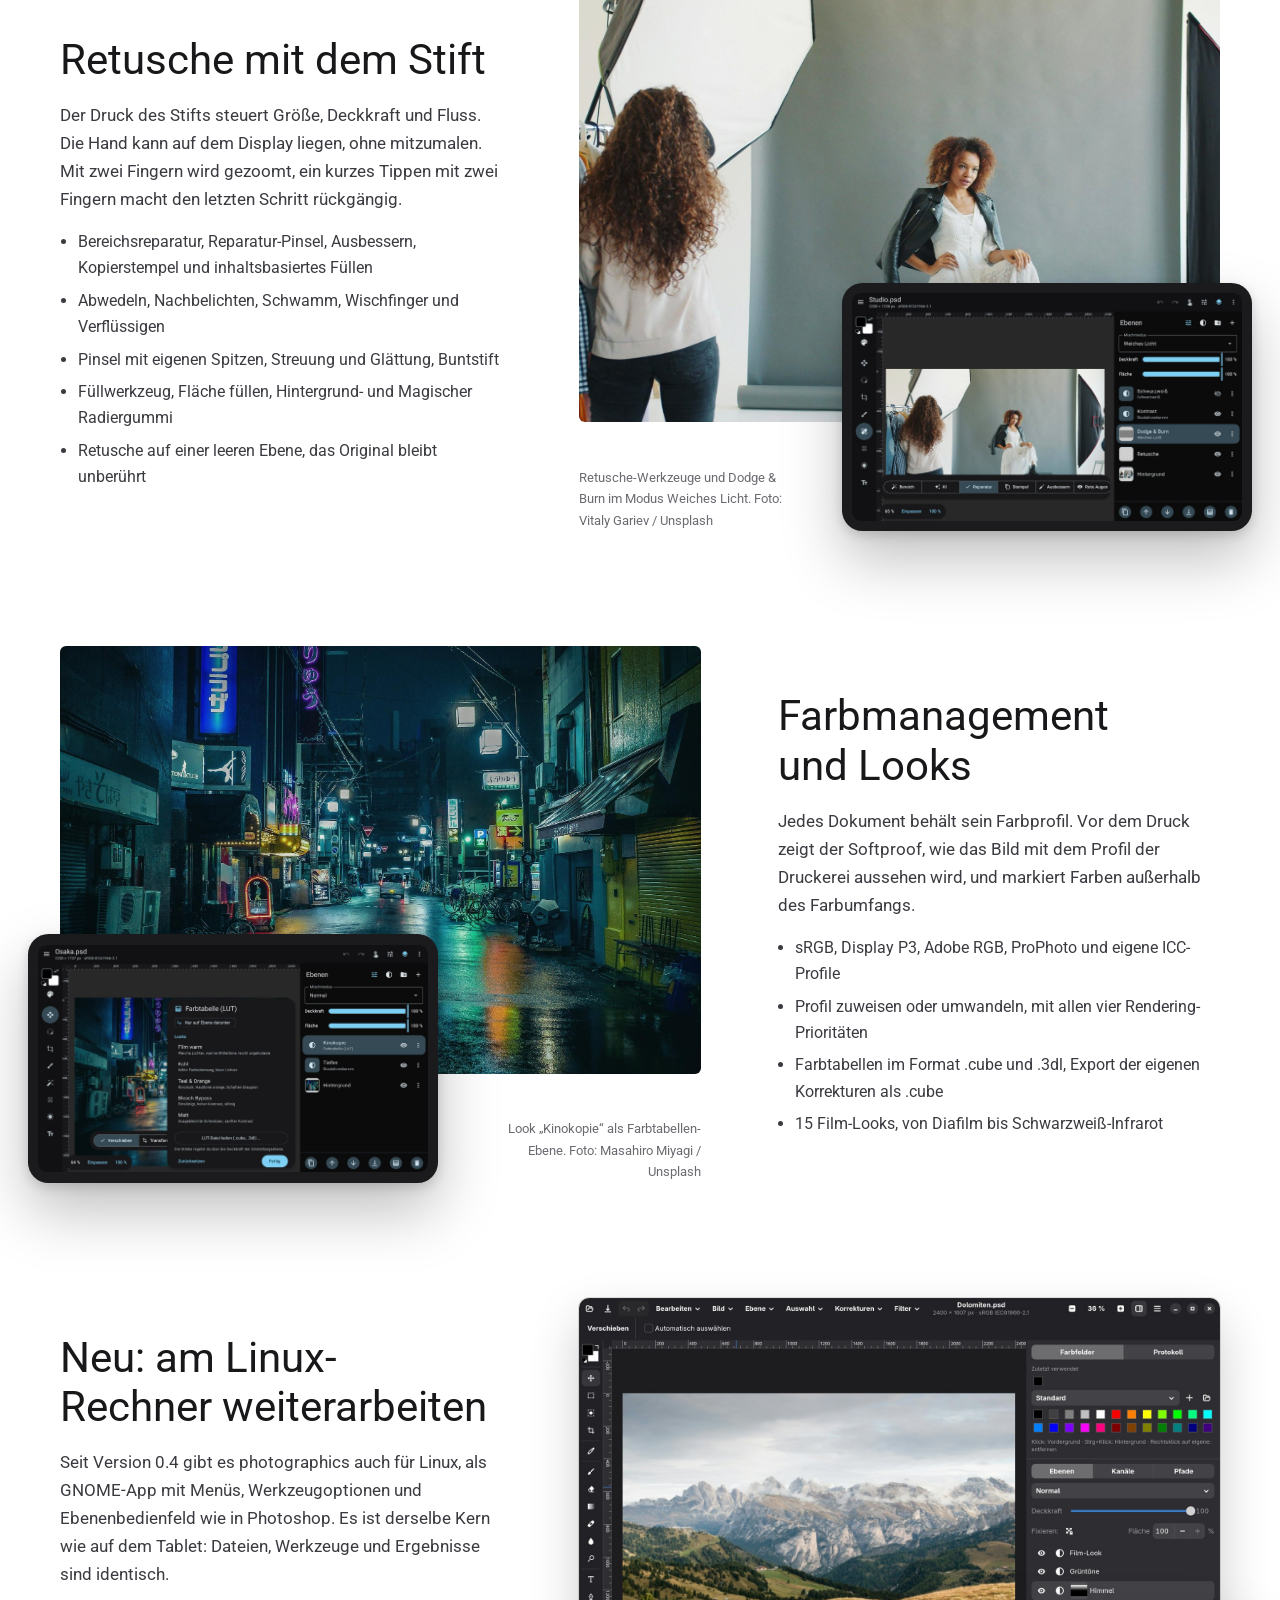
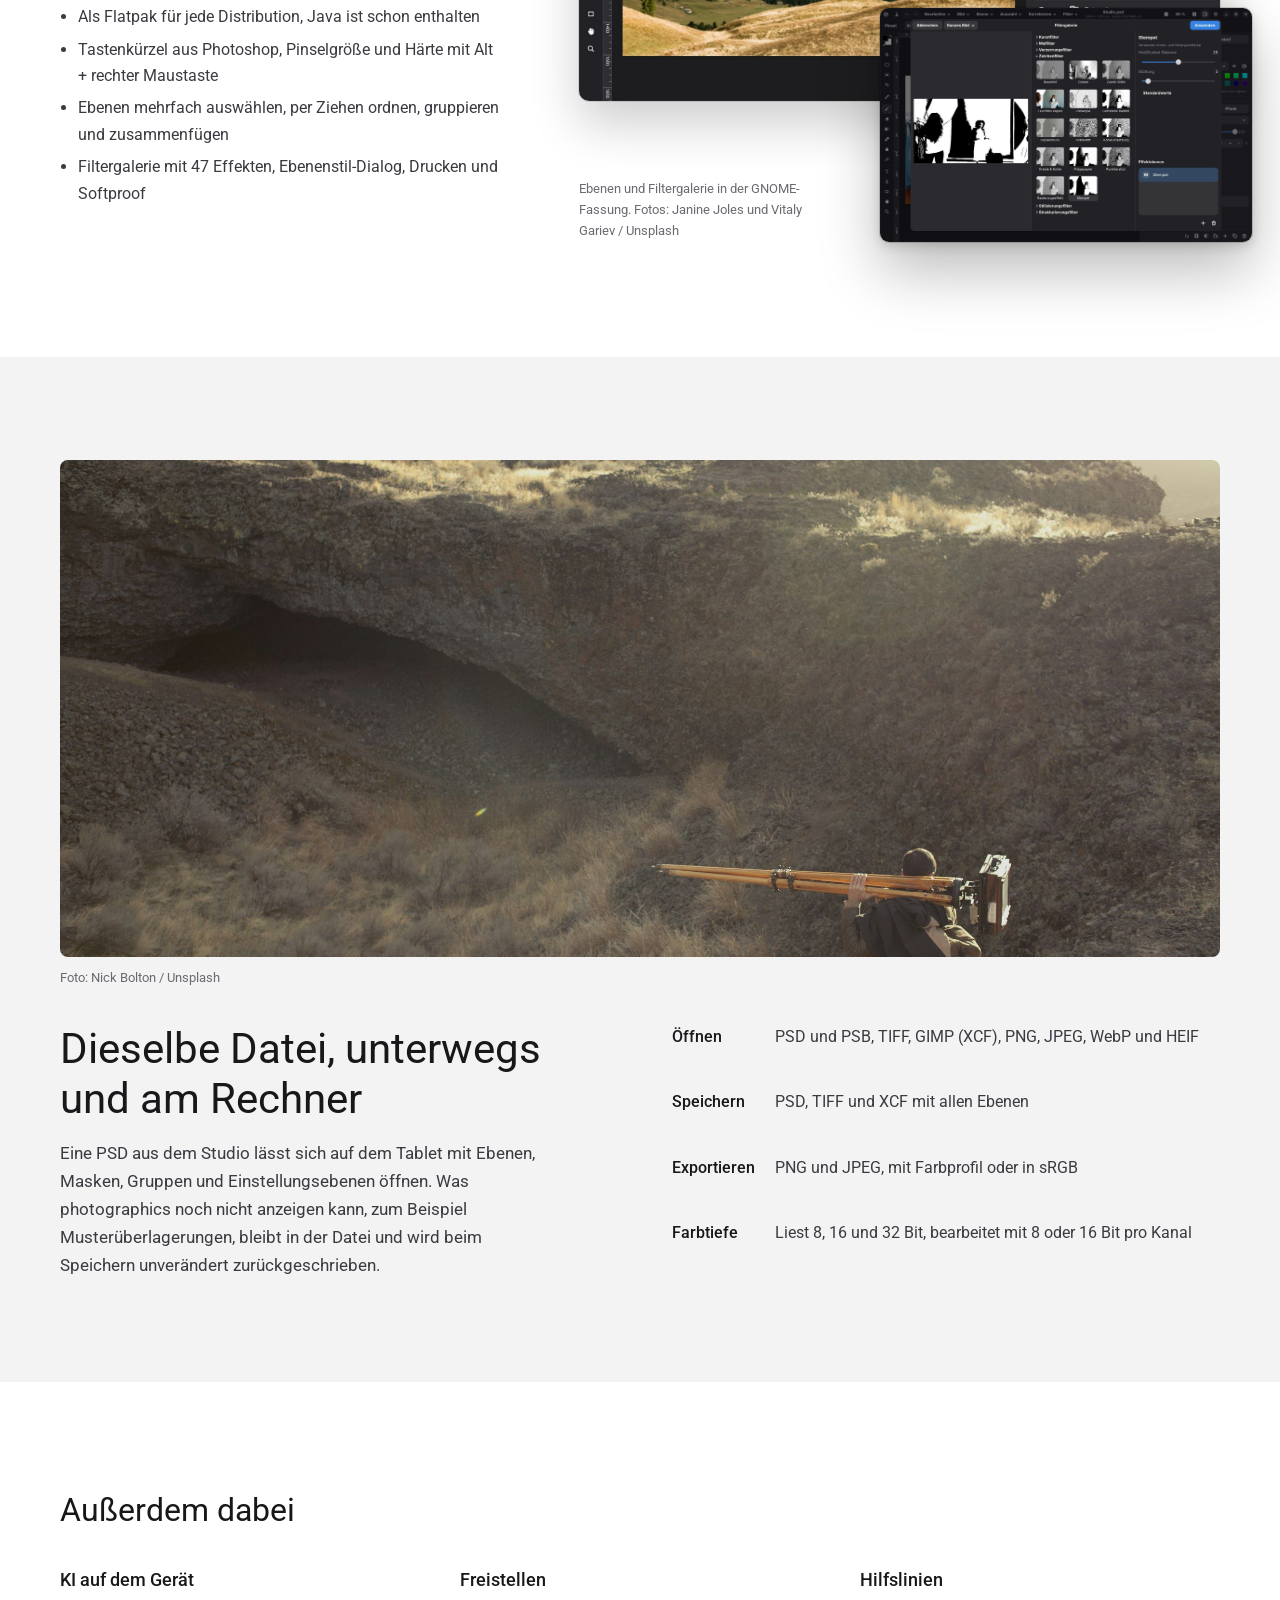
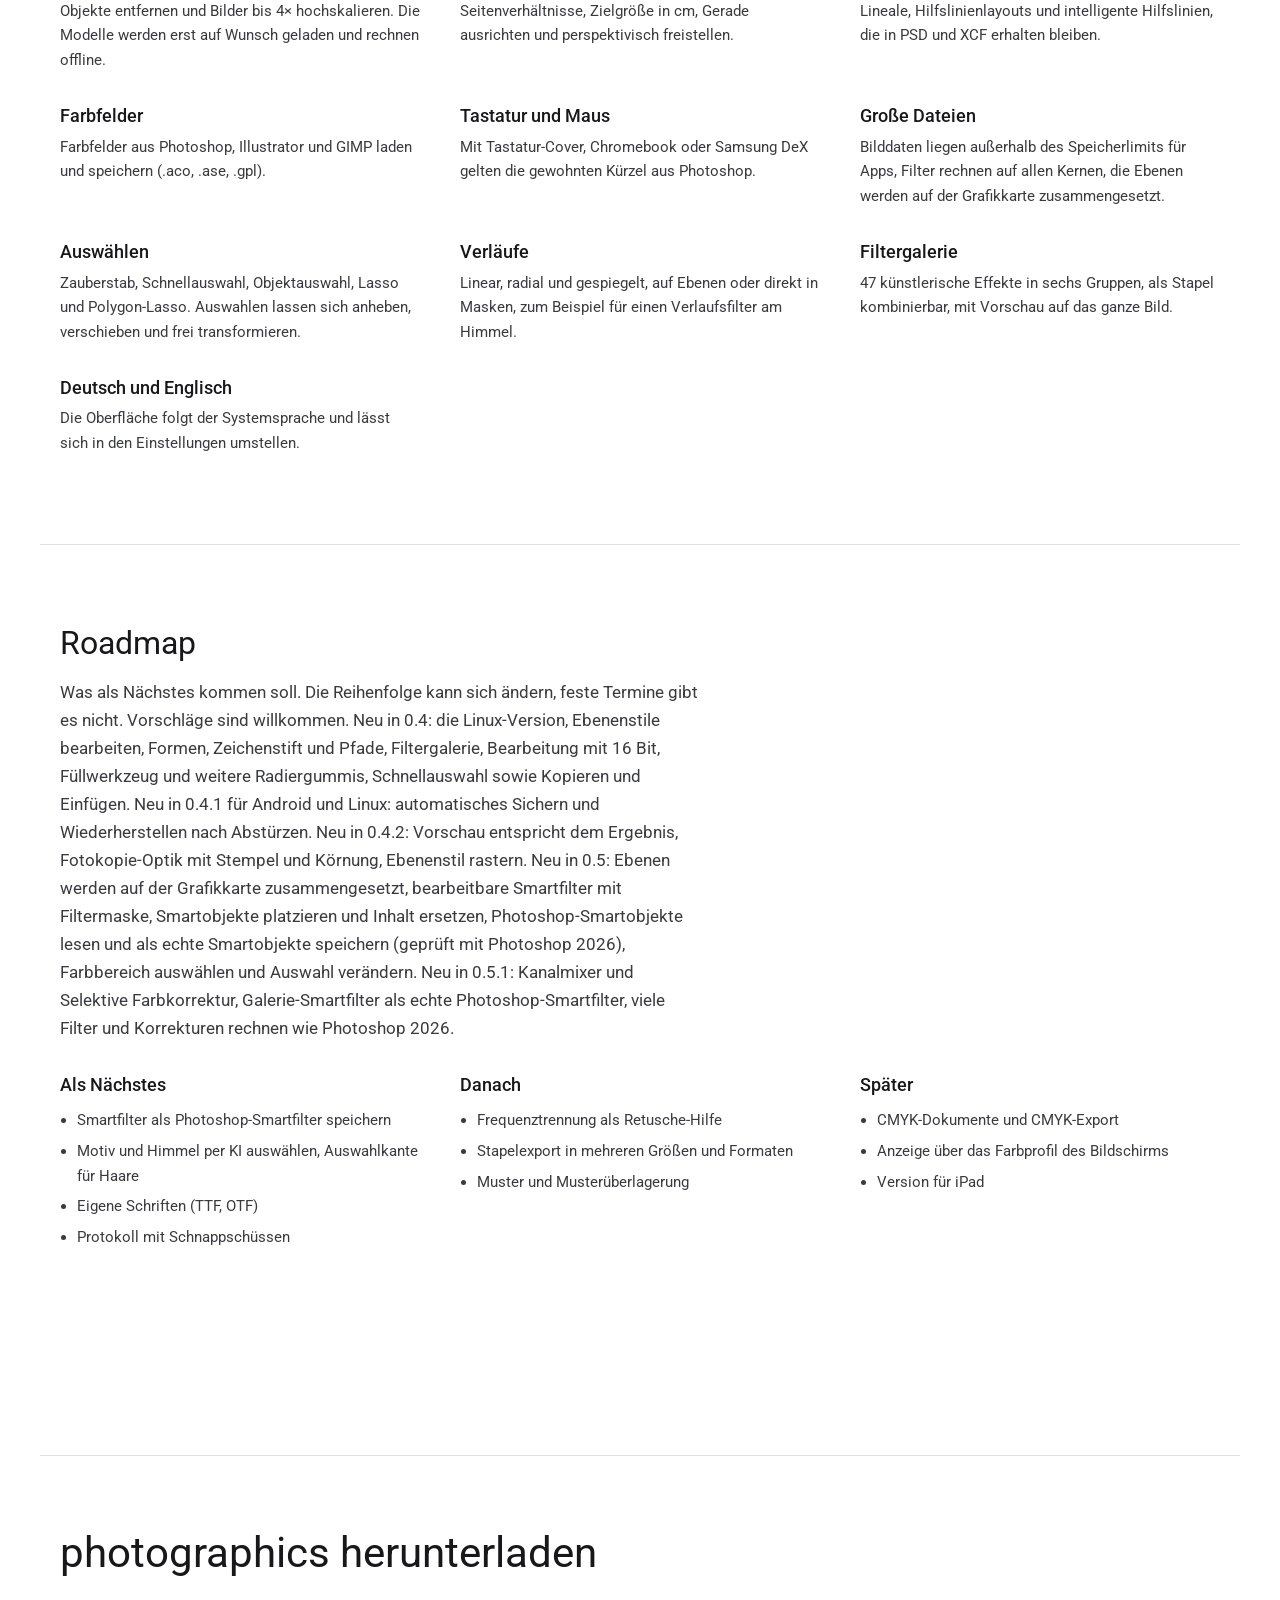
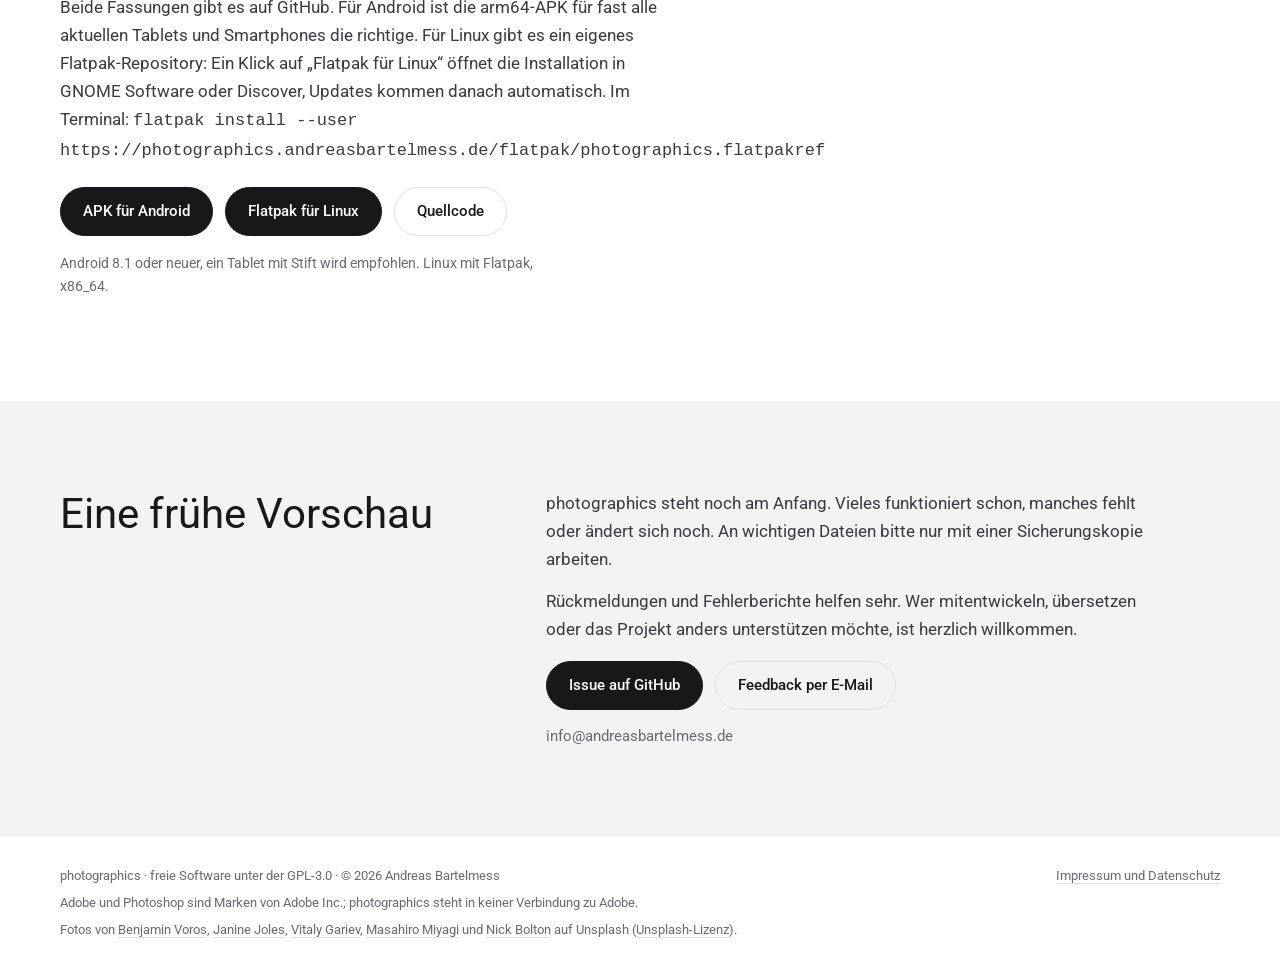
==== commit bde802d0: "photographics 0.5.1: Photoshop-Parität, Galerie-Smartfilter, Kanalmixer, Selektive Farbkorrektur And" ====
--- a/website/index.html
+++ b/website/index.html
@@ -319,7 +319,7 @@
   <div class="wrap">
     <header>
       <h2>Roadmap</h2>
-      <p>Was als Nächstes kommen soll. Die Reihenfolge kann sich ändern, feste Termine gibt es nicht. Vorschläge sind willkommen. Neu in 0.4: die Linux-Version, Ebenenstile bearbeiten, Formen, Zeichenstift und Pfade, Filtergalerie, Bearbeitung mit 16 Bit, Füllwerkzeug und weitere Radiergummis, Schnellauswahl sowie Kopieren und Einfügen. Neu in 0.4.1 für Android und Linux: automatisches Sichern und Wiederherstellen nach Abstürzen. Neu in 0.4.2: Vorschau entspricht dem Ergebnis, Fotokopie-Optik mit Stempel und Körnung, Ebenenstil rastern. Neu in 0.5: Ebenen werden auf der Grafikkarte zusammengesetzt, bearbeitbare Smartfilter mit Filtermaske, Smartobjekte platzieren und Inhalt ersetzen, Photoshop-Smartobjekte lesen und als echte Smartobjekte speichern (geprüft mit Photoshop 2026), Farbbereich auswählen und Auswahl verändern.</p>
+      <p>Was als Nächstes kommen soll. Die Reihenfolge kann sich ändern, feste Termine gibt es nicht. Vorschläge sind willkommen. Neu in 0.4: die Linux-Version, Ebenenstile bearbeiten, Formen, Zeichenstift und Pfade, Filtergalerie, Bearbeitung mit 16 Bit, Füllwerkzeug und weitere Radiergummis, Schnellauswahl sowie Kopieren und Einfügen. Neu in 0.4.1 für Android und Linux: automatisches Sichern und Wiederherstellen nach Abstürzen. Neu in 0.4.2: Vorschau entspricht dem Ergebnis, Fotokopie-Optik mit Stempel und Körnung, Ebenenstil rastern. Neu in 0.5: Ebenen werden auf der Grafikkarte zusammengesetzt, bearbeitbare Smartfilter mit Filtermaske, Smartobjekte platzieren und Inhalt ersetzen, Photoshop-Smartobjekte lesen und als echte Smartobjekte speichern (geprüft mit Photoshop 2026), Farbbereich auswählen und Auswahl verändern. Neu in 0.5.1: Kanalmixer und Selektive Farbkorrektur, Galerie-Smartfilter als echte Photoshop-Smartfilter, viele Filter und Korrekturen rechnen wie Photoshop 2026.</p>
     </header>
     <div class="stages">
       <div>
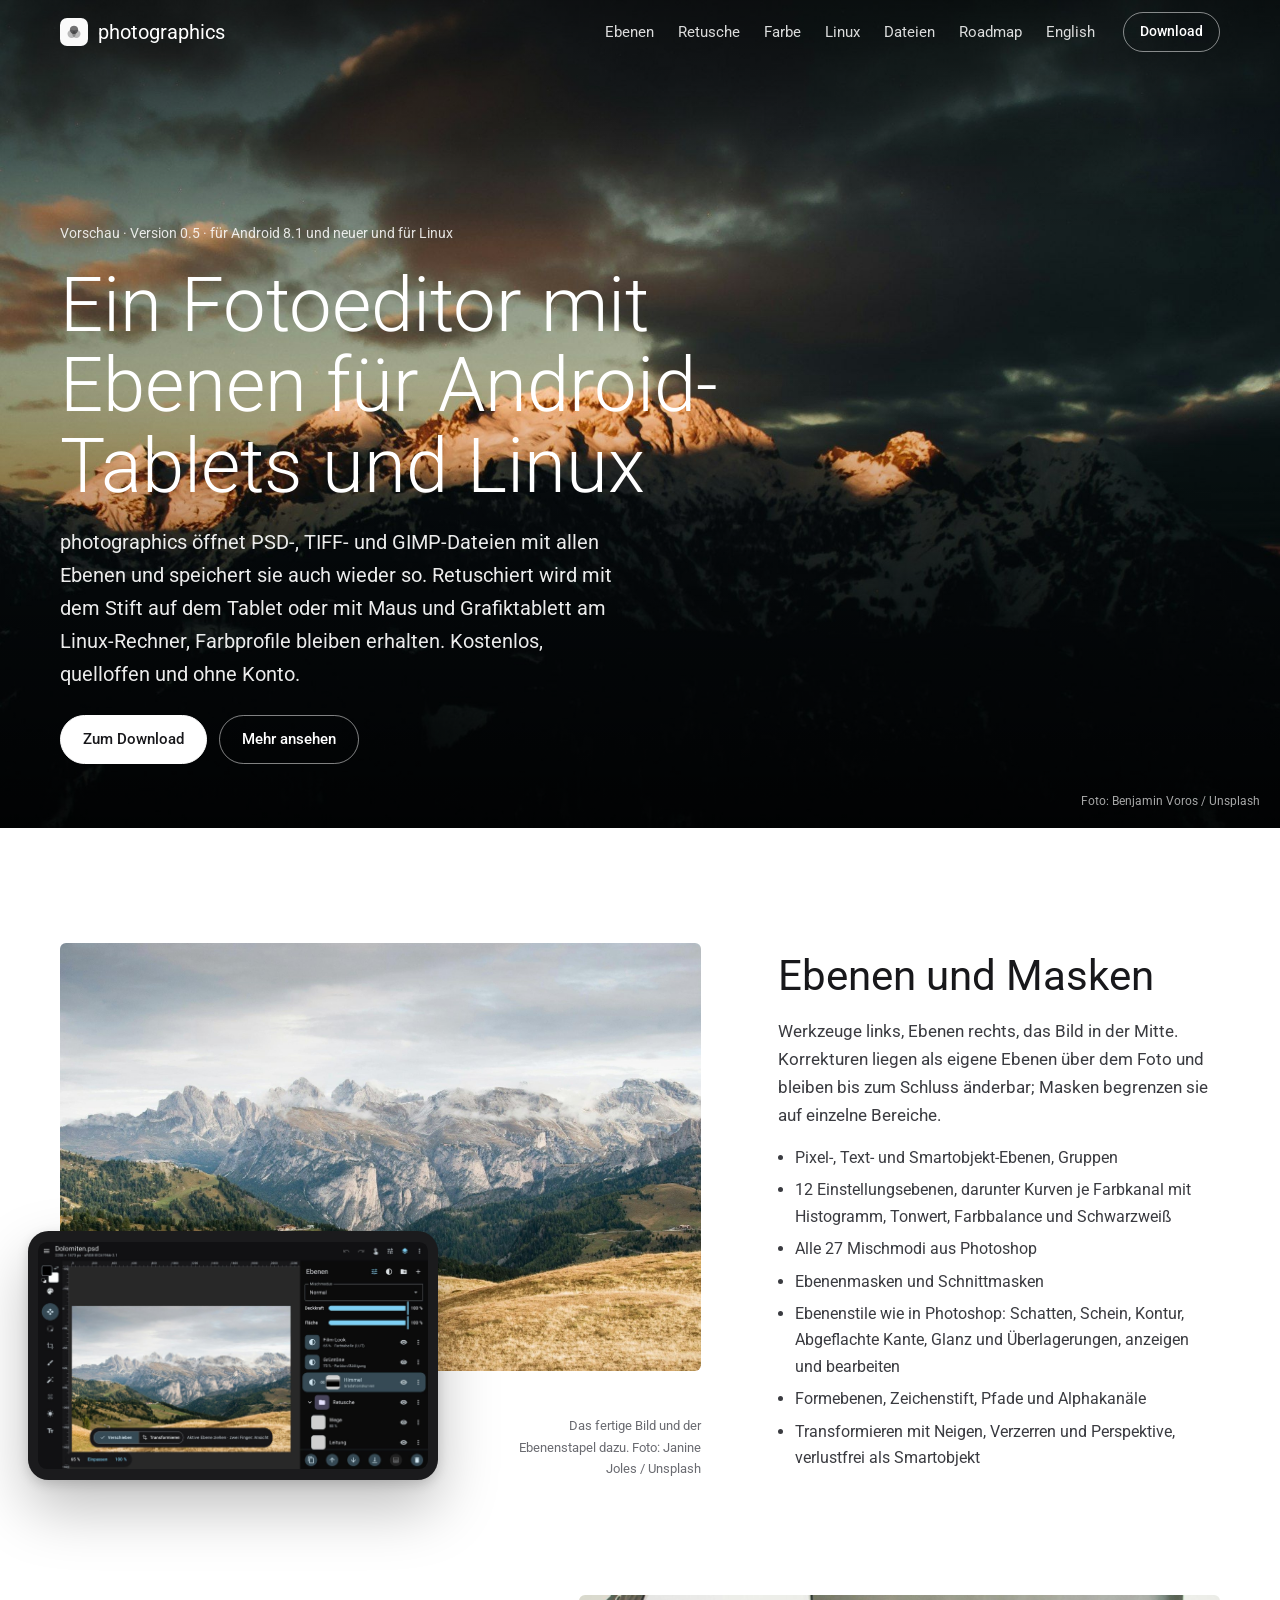
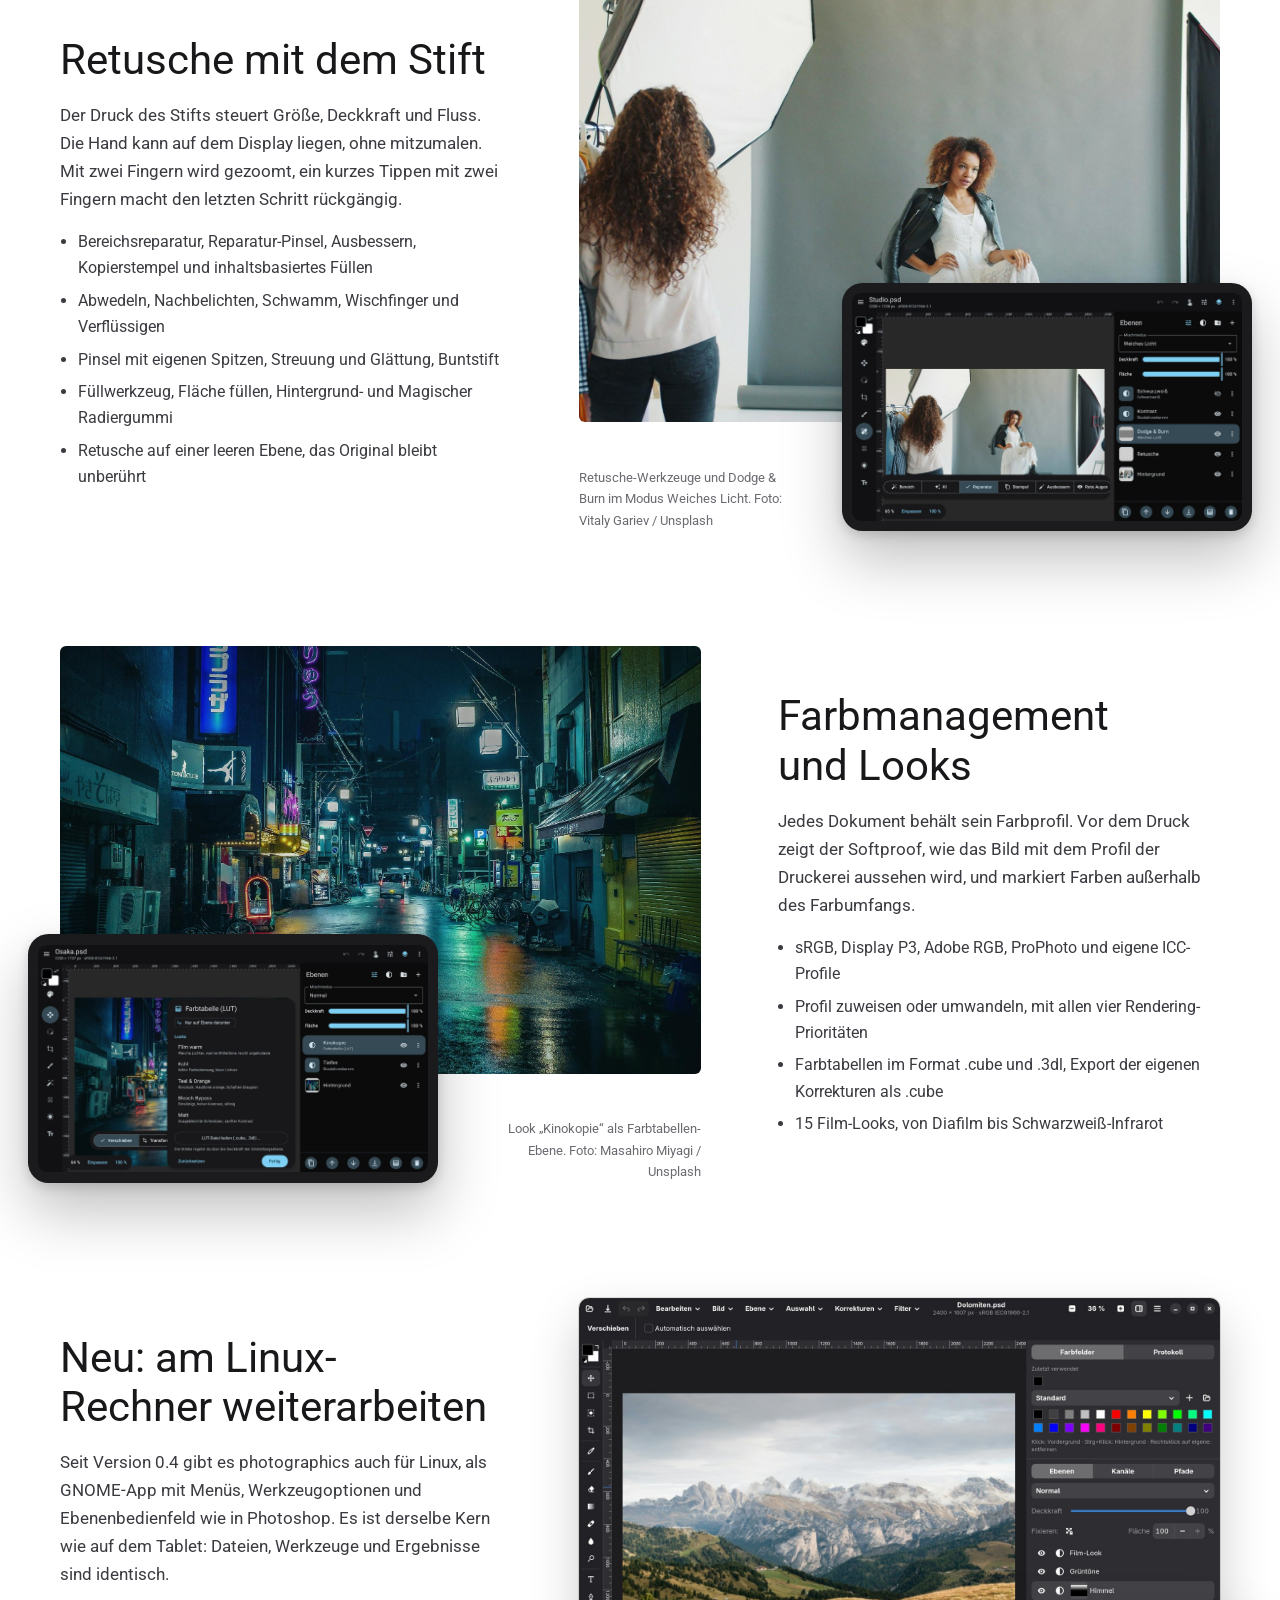
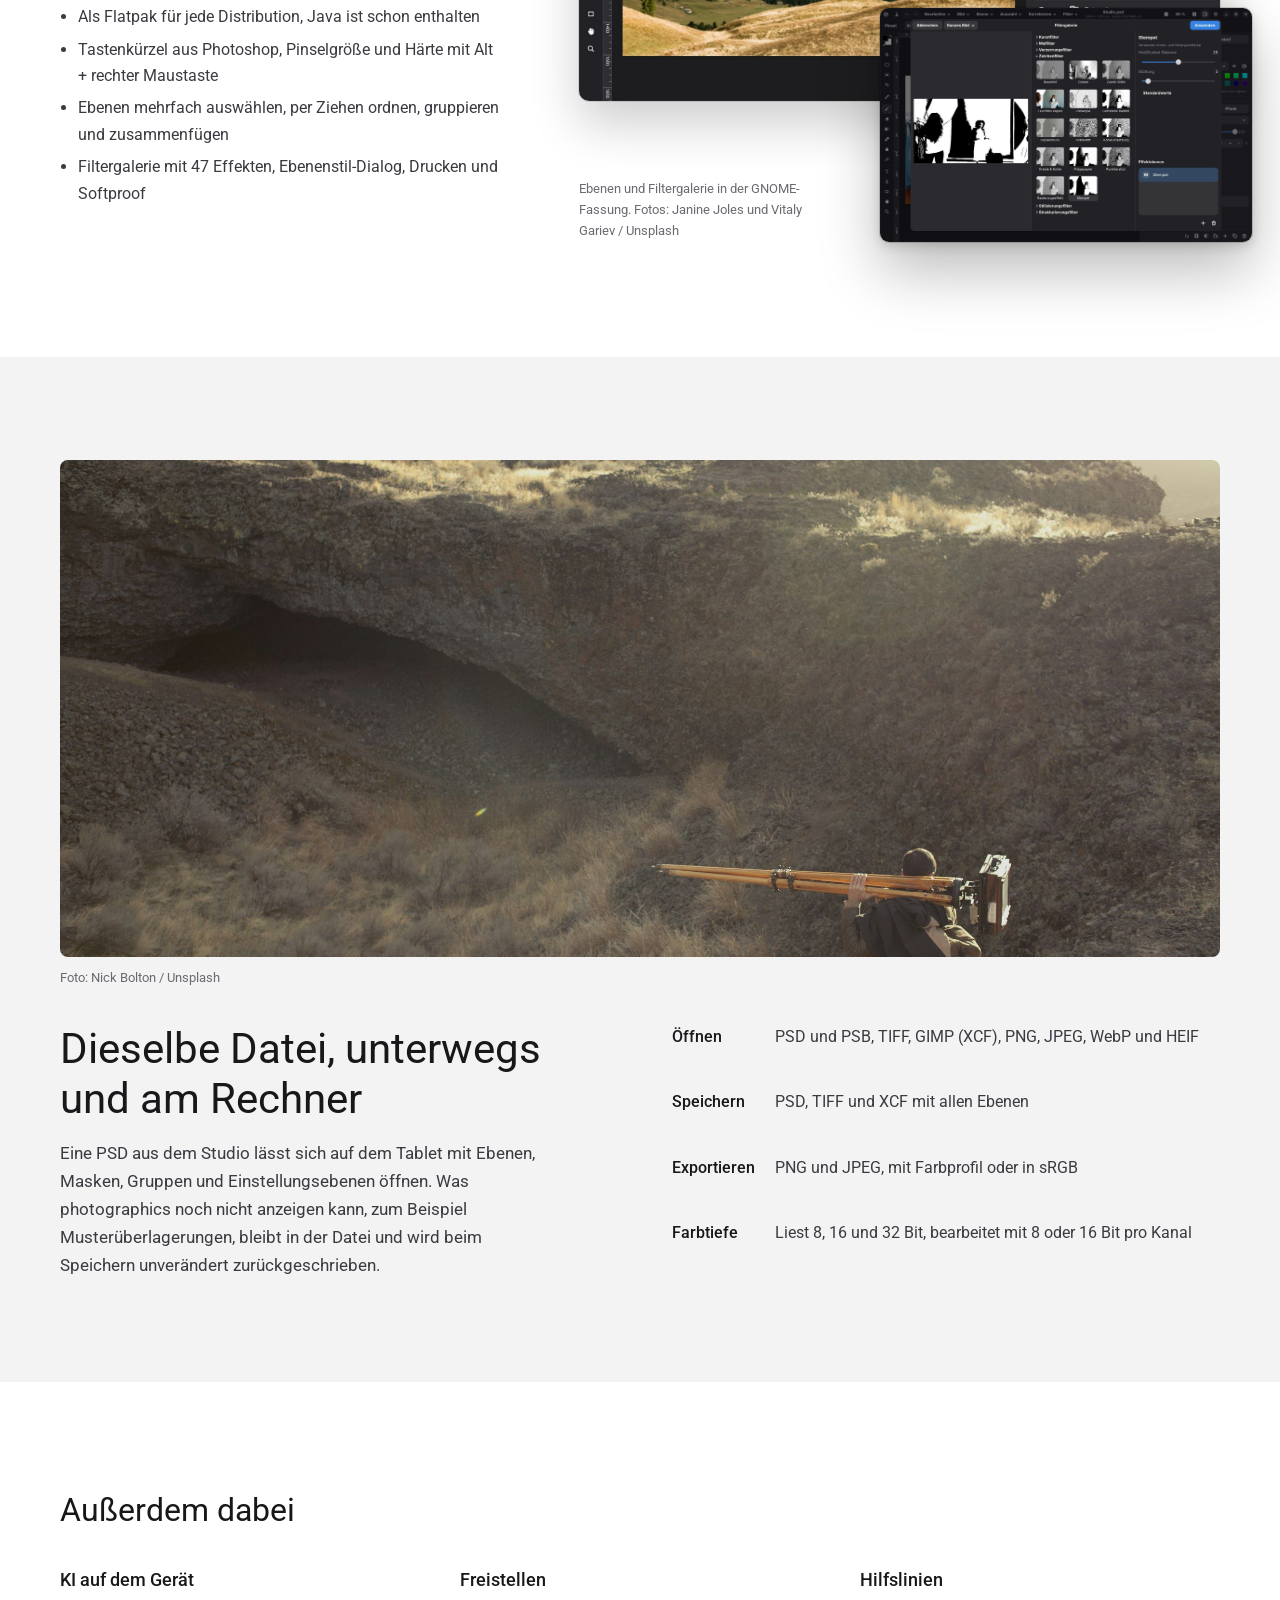
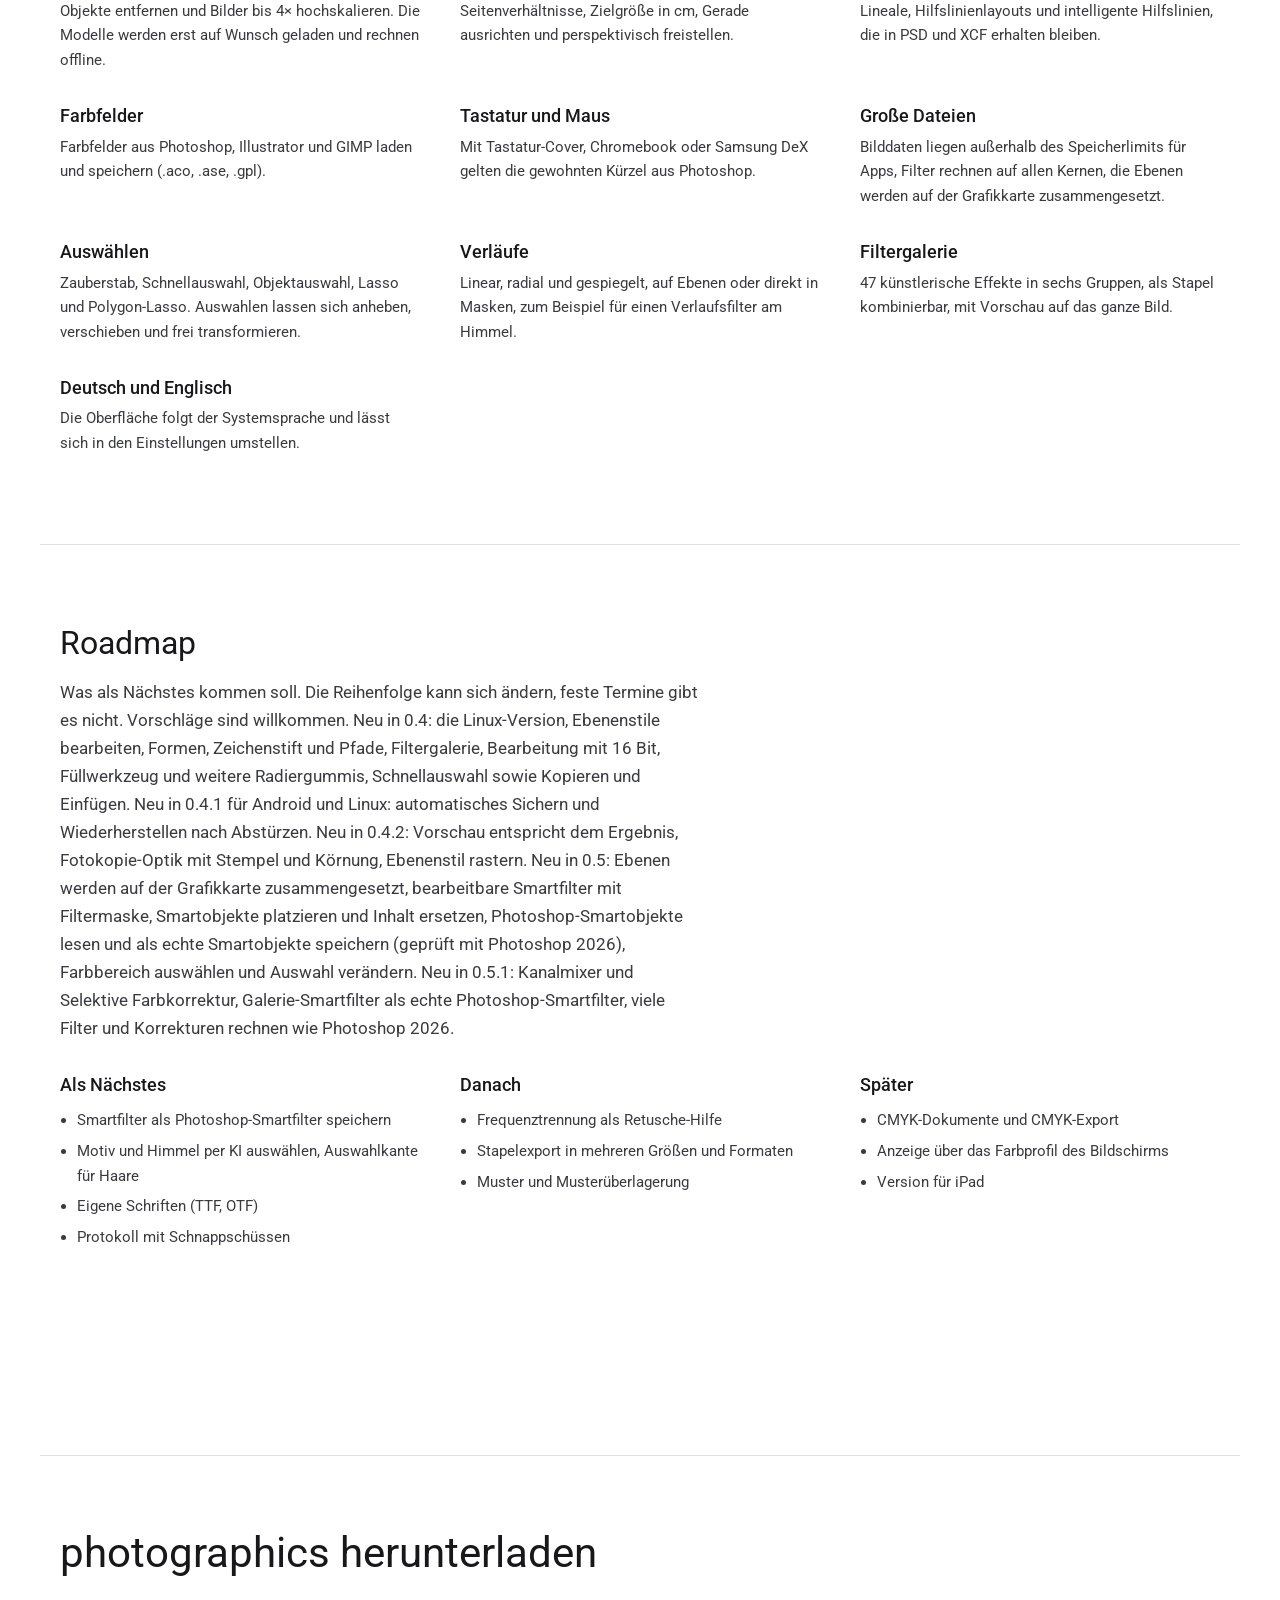
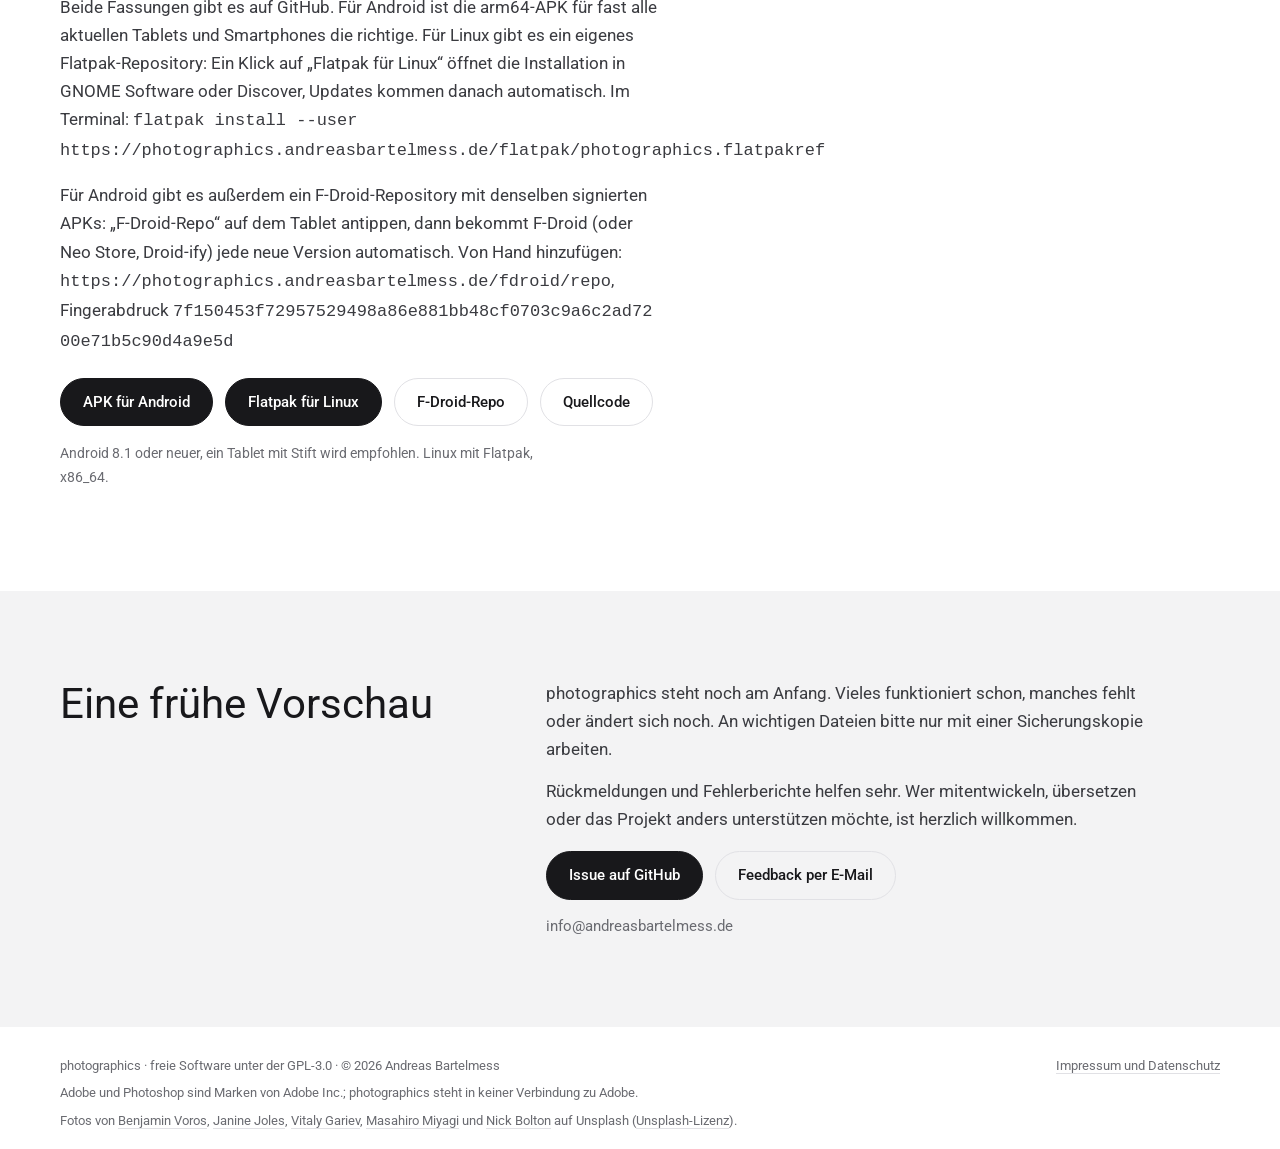
==== commit 638b5cf1: "Eigenes F-Droid-Repository - Website-Workflow baut bei jedem Release /fdroid/repo aus den signierten" ====
--- a/website/index.html
+++ b/website/index.html
@@ -355,9 +355,11 @@
   <div class="wrap">
     <h2>photographics herunterladen</h2>
     <p>Beide Fassungen gibt es auf GitHub. Für Android ist die arm64-APK für fast alle aktuellen Tablets und Smartphones die richtige. Für Linux gibt es ein eigenes Flatpak-Repository: Ein Klick auf „Flatpak für Linux“ öffnet die Installation in GNOME Software oder Discover, Updates kommen danach automatisch. Im Terminal: <code>flatpak install --user https://photographics.andreasbartelmess.de/flatpak/photographics.flatpakref</code></p>
+    <p>Für Android gibt es außerdem ein F-Droid-Repository mit denselben signierten APKs: „F-Droid-Repo“ auf dem Tablet antippen, dann bekommt F-Droid (oder Neo Store, Droid-ify) jede neue Version automatisch. Von Hand hinzufügen: <code>https://photographics.andreasbartelmess.de/fdroid/repo</code>, Fingerabdruck <code style="word-break: break-all">7f150453f72957529498a86e881bb48cf0703c9a6c2ad7200e71b5c90d4a9e5d</code></p>
     <div class="actions">
       <a class="btn primary" data-repo="/releases/latest" href="#download">APK für Android</a>
       <a class="btn primary" href="flatpak/photographics.flatpakref">Flatpak für Linux</a>
+      <a class="btn outline" href="fdroidrepos://photographics.andreasbartelmess.de/fdroid/repo?fingerprint=7f150453f72957529498a86e881bb48cf0703c9a6c2ad7200e71b5c90d4a9e5d">F-Droid-Repo</a>
       <a class="btn outline" data-repo="" href="#download">Quellcode</a>
     </div>
     <p class="req">Android 8.1 oder neuer, ein Tablet mit Stift wird empfohlen. Linux mit Flatpak, x86_64.</p>
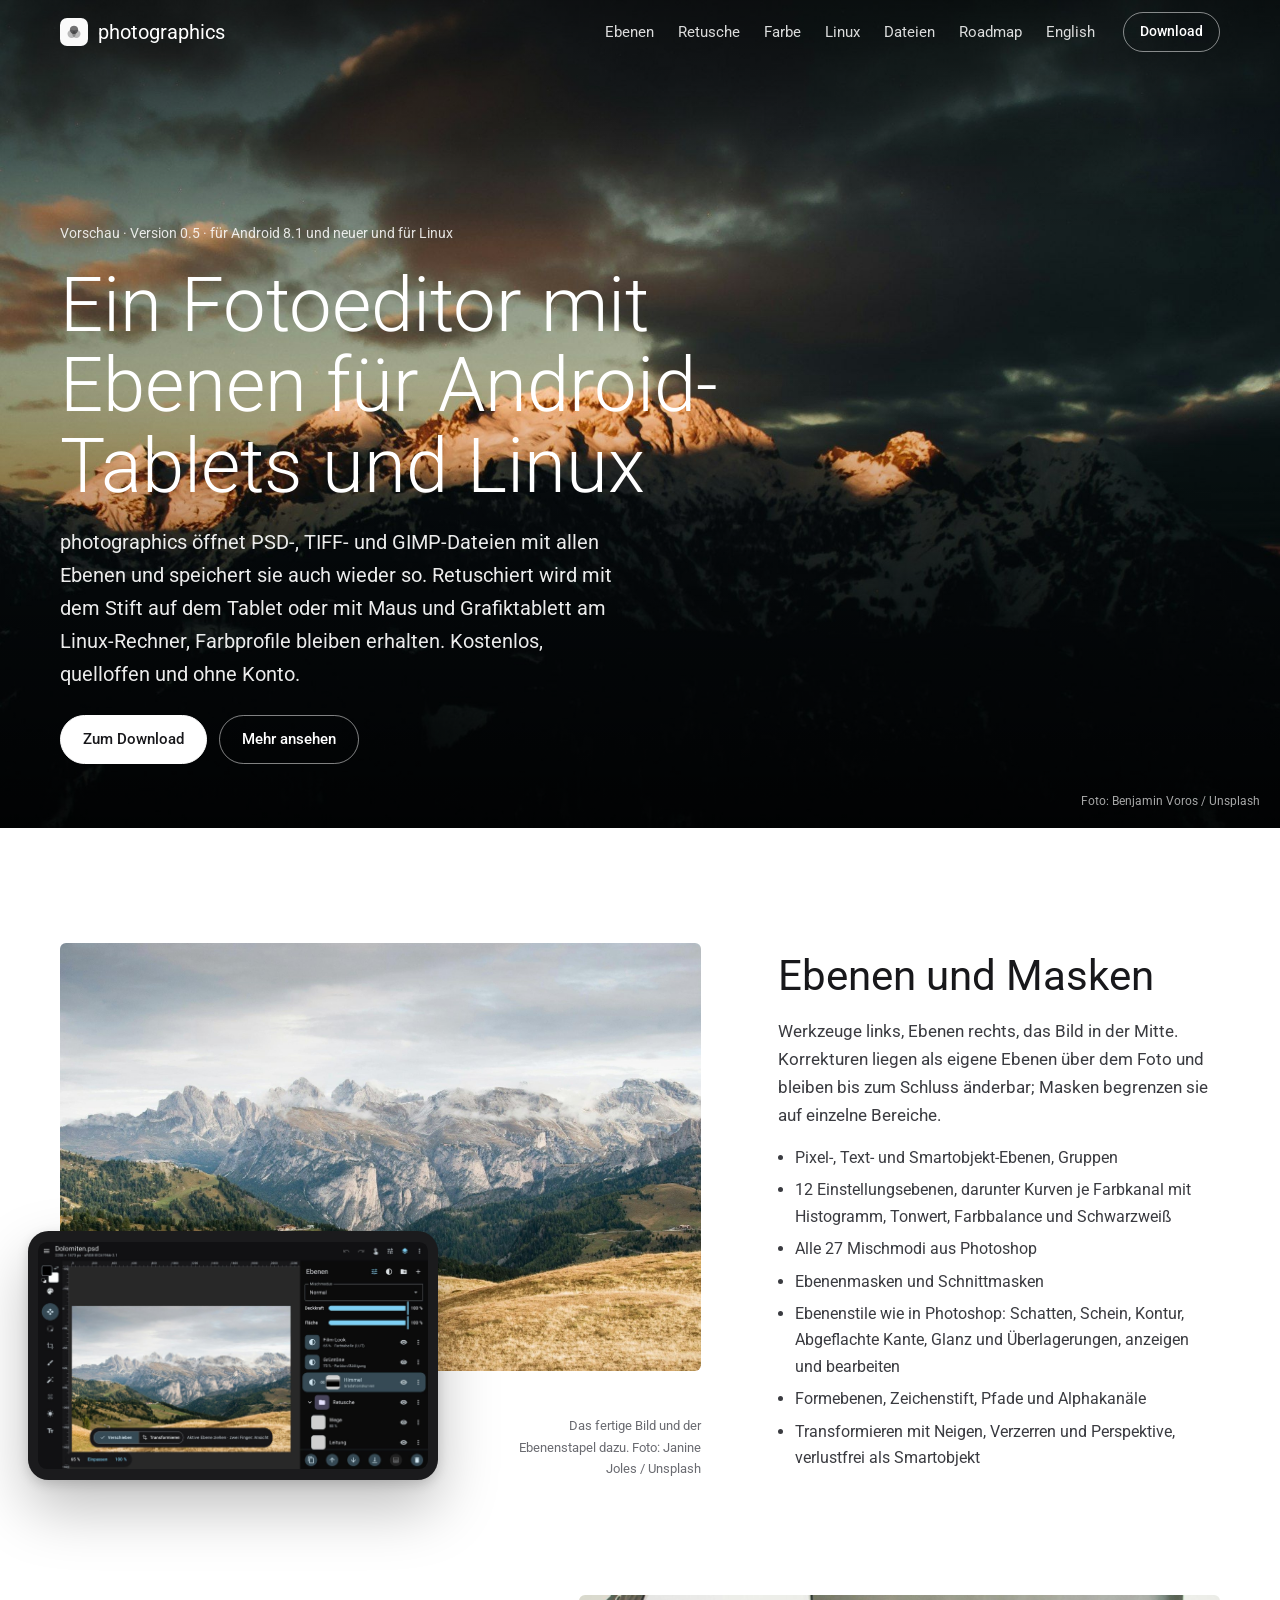
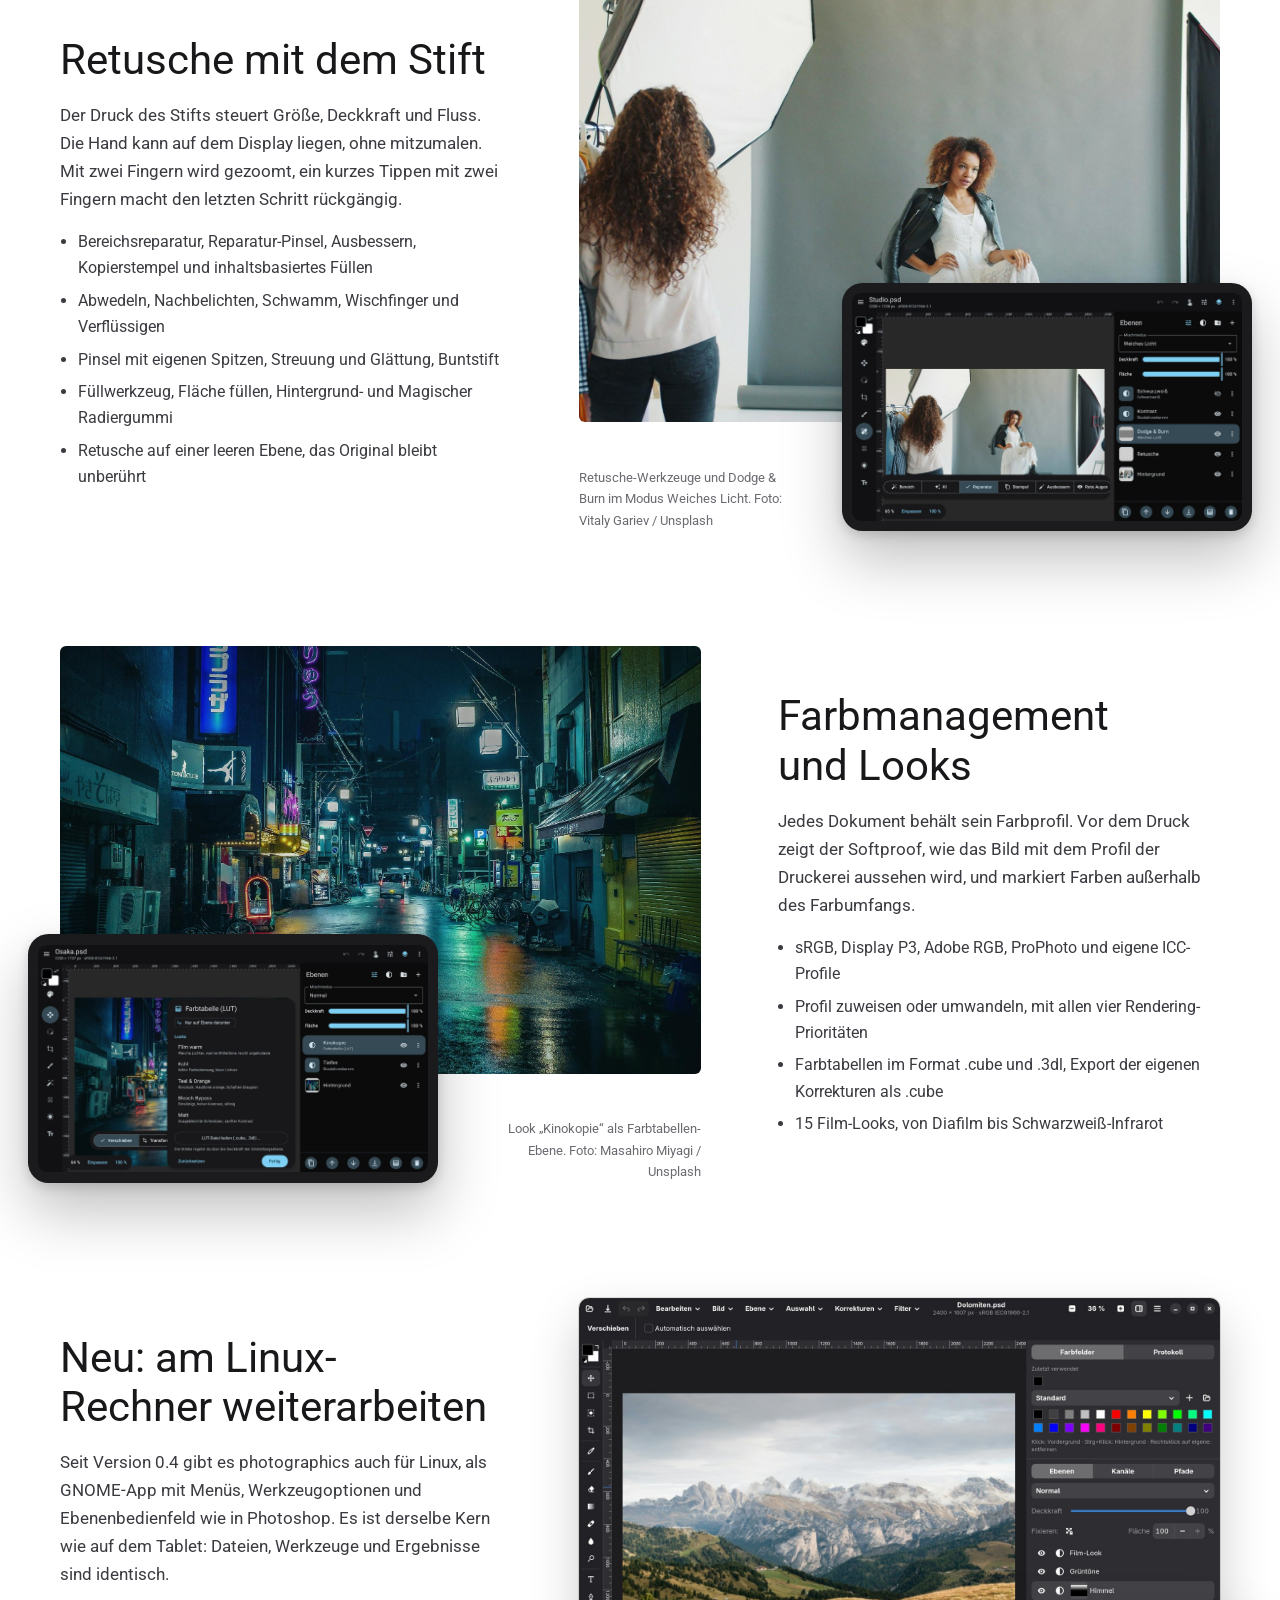
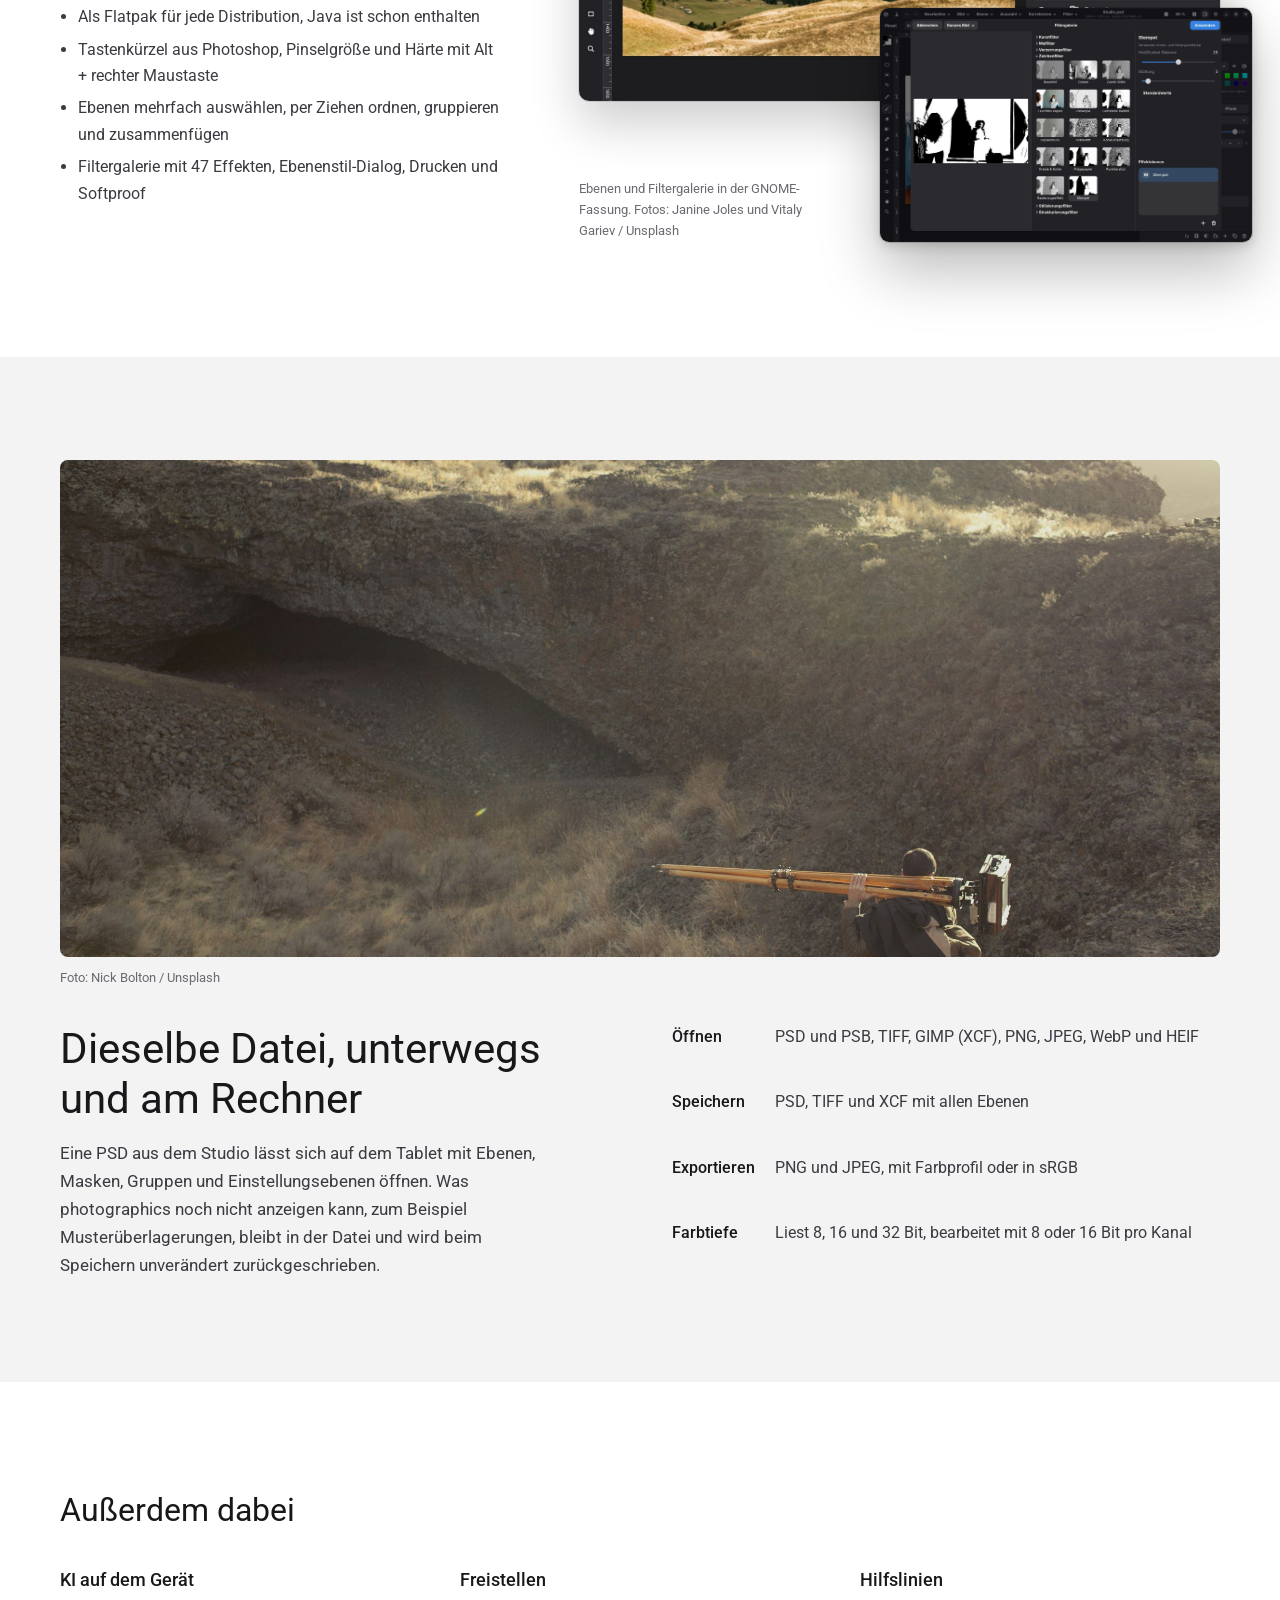
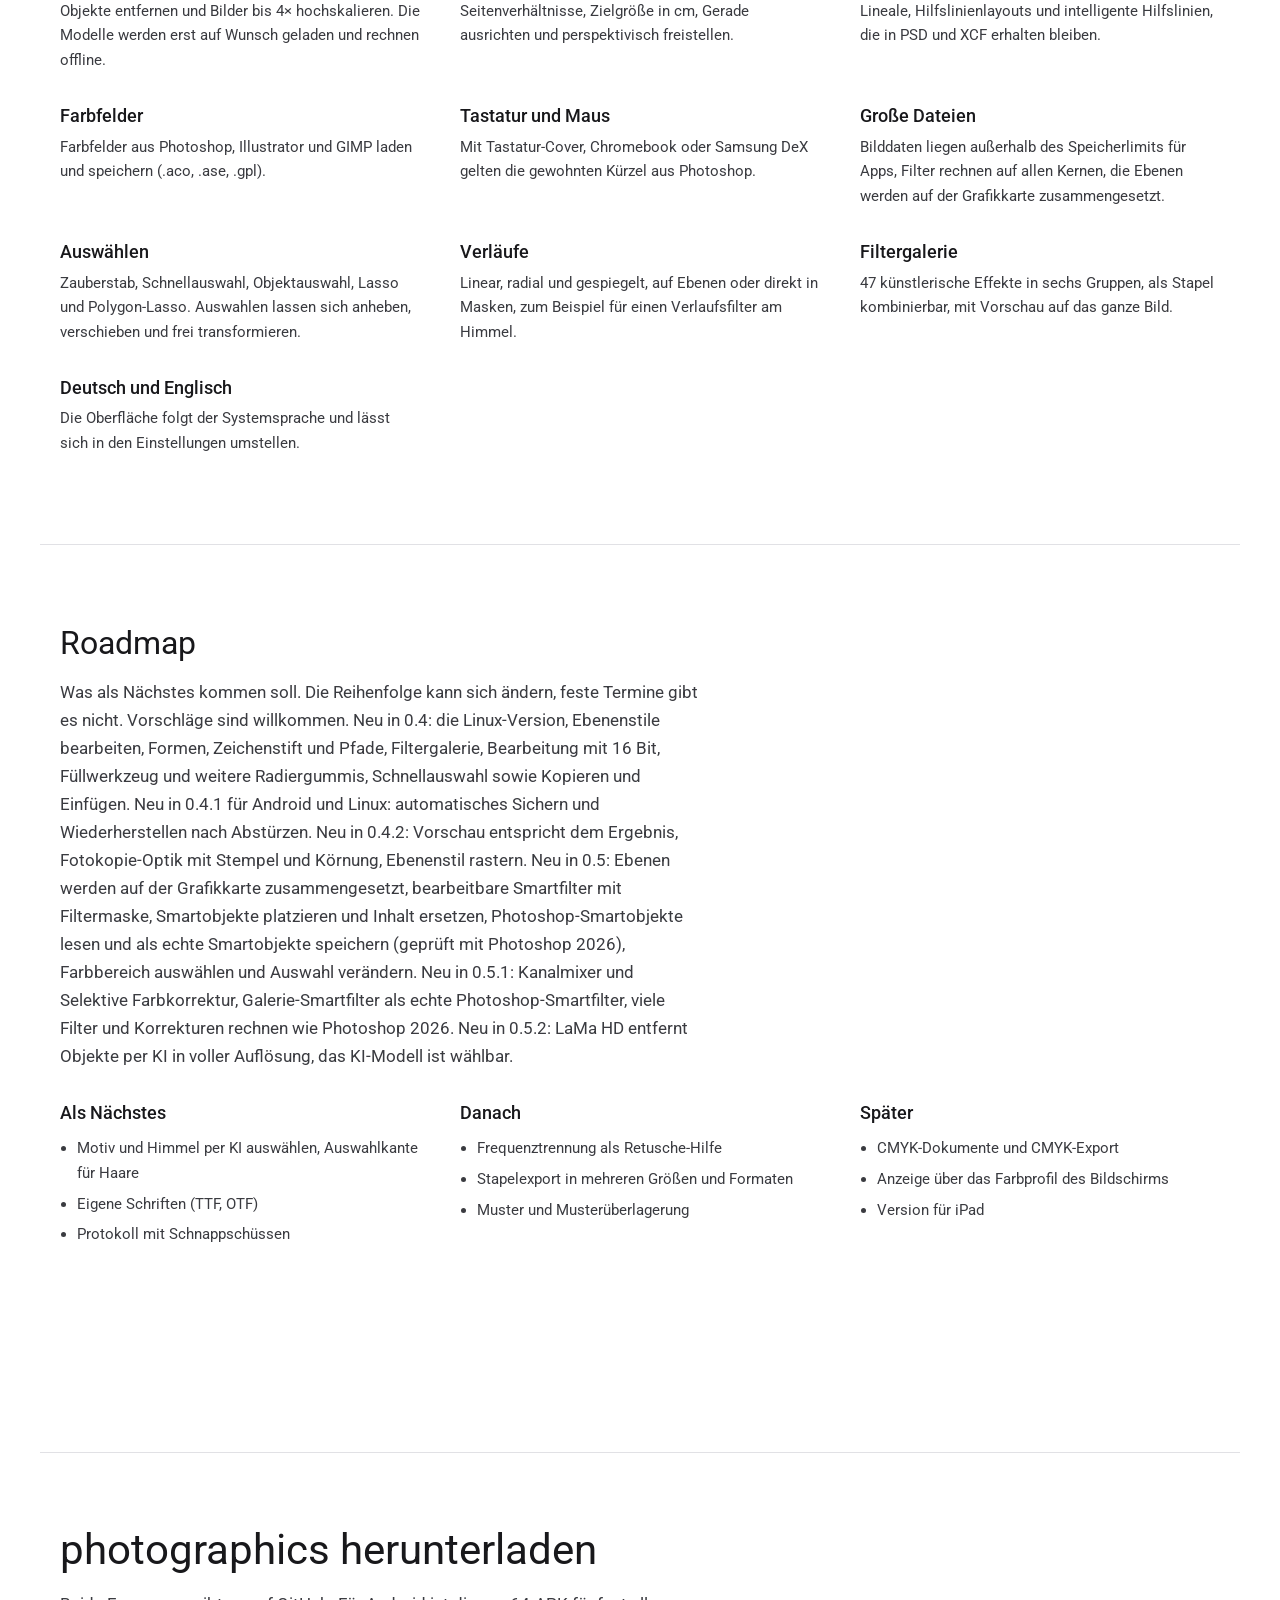
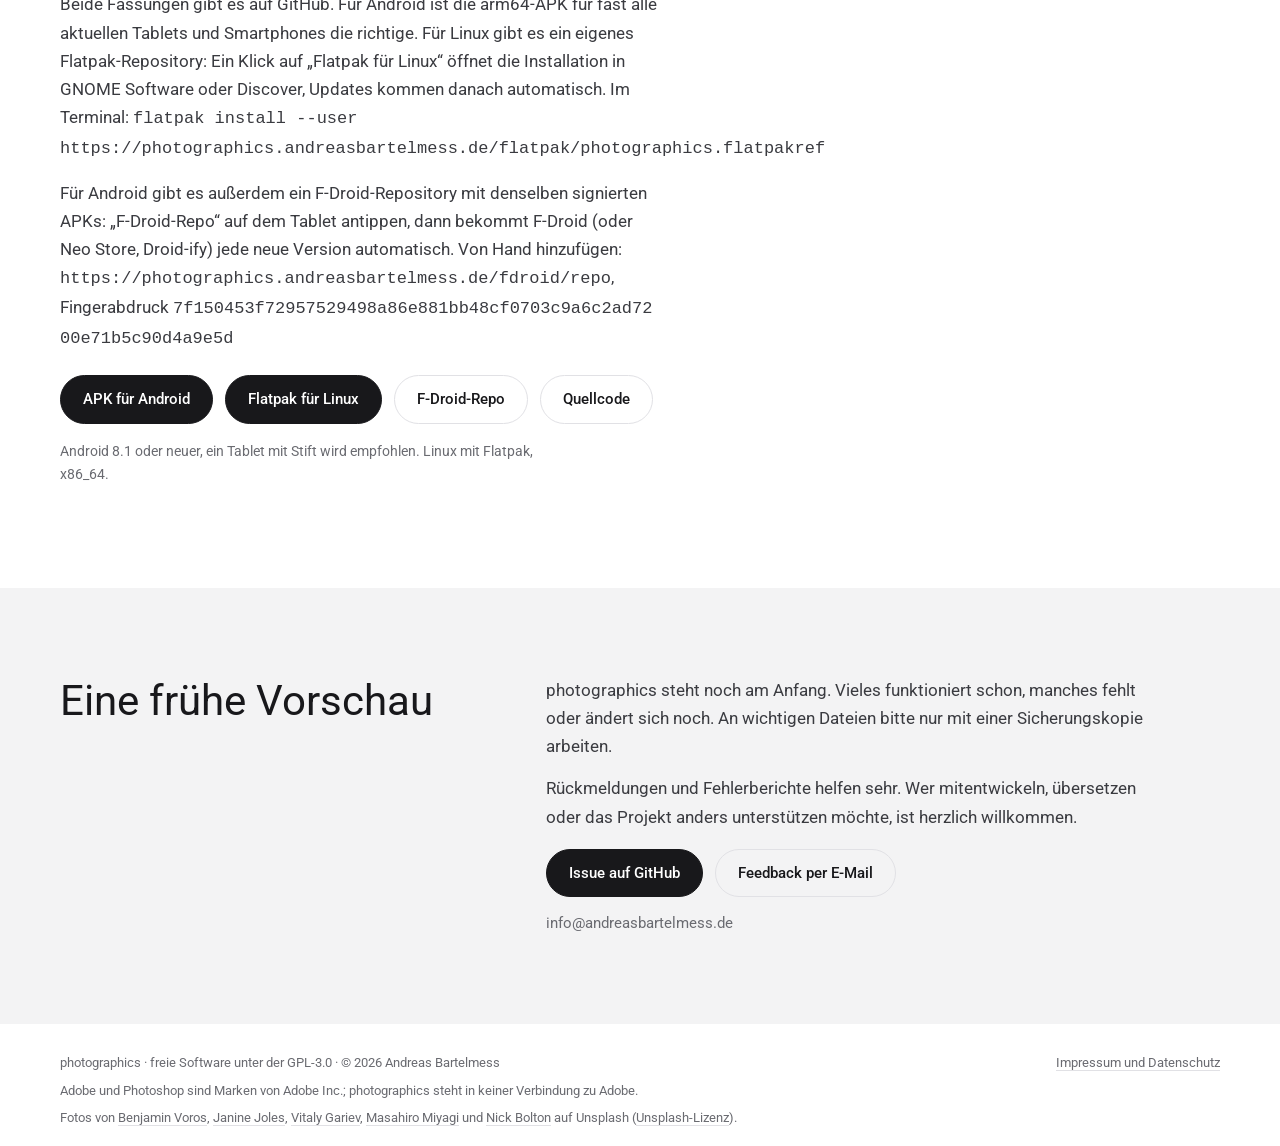
==== commit f147943e: "photographics 0.5.2: LaMa HD, KI-Modellauswahl, Oberfläche bleibt beim Rechnen bedienbar Android und" ====
--- a/website/index.html
+++ b/website/index.html
@@ -319,13 +319,12 @@
   <div class="wrap">
     <header>
       <h2>Roadmap</h2>
-      <p>Was als Nächstes kommen soll. Die Reihenfolge kann sich ändern, feste Termine gibt es nicht. Vorschläge sind willkommen. Neu in 0.4: die Linux-Version, Ebenenstile bearbeiten, Formen, Zeichenstift und Pfade, Filtergalerie, Bearbeitung mit 16 Bit, Füllwerkzeug und weitere Radiergummis, Schnellauswahl sowie Kopieren und Einfügen. Neu in 0.4.1 für Android und Linux: automatisches Sichern und Wiederherstellen nach Abstürzen. Neu in 0.4.2: Vorschau entspricht dem Ergebnis, Fotokopie-Optik mit Stempel und Körnung, Ebenenstil rastern. Neu in 0.5: Ebenen werden auf der Grafikkarte zusammengesetzt, bearbeitbare Smartfilter mit Filtermaske, Smartobjekte platzieren und Inhalt ersetzen, Photoshop-Smartobjekte lesen und als echte Smartobjekte speichern (geprüft mit Photoshop 2026), Farbbereich auswählen und Auswahl verändern. Neu in 0.5.1: Kanalmixer und Selektive Farbkorrektur, Galerie-Smartfilter als echte Photoshop-Smartfilter, viele Filter und Korrekturen rechnen wie Photoshop 2026.</p>
+      <p>Was als Nächstes kommen soll. Die Reihenfolge kann sich ändern, feste Termine gibt es nicht. Vorschläge sind willkommen. Neu in 0.4: die Linux-Version, Ebenenstile bearbeiten, Formen, Zeichenstift und Pfade, Filtergalerie, Bearbeitung mit 16 Bit, Füllwerkzeug und weitere Radiergummis, Schnellauswahl sowie Kopieren und Einfügen. Neu in 0.4.1 für Android und Linux: automatisches Sichern und Wiederherstellen nach Abstürzen. Neu in 0.4.2: Vorschau entspricht dem Ergebnis, Fotokopie-Optik mit Stempel und Körnung, Ebenenstil rastern. Neu in 0.5: Ebenen werden auf der Grafikkarte zusammengesetzt, bearbeitbare Smartfilter mit Filtermaske, Smartobjekte platzieren und Inhalt ersetzen, Photoshop-Smartobjekte lesen und als echte Smartobjekte speichern (geprüft mit Photoshop 2026), Farbbereich auswählen und Auswahl verändern. Neu in 0.5.1: Kanalmixer und Selektive Farbkorrektur, Galerie-Smartfilter als echte Photoshop-Smartfilter, viele Filter und Korrekturen rechnen wie Photoshop 2026. Neu in 0.5.2: LaMa HD entfernt Objekte per KI in voller Auflösung, das KI-Modell ist wählbar.</p>
     </header>
     <div class="stages">
       <div>
         <h3>Als Nächstes</h3>
         <ul>
-          <li>Smartfilter als Photoshop-Smartfilter speichern</li>
           <li>Motiv und Himmel per KI auswählen, Auswahlkante für Haare</li>
           <li>Eigene Schriften (TTF, OTF)</li>
           <li>Protokoll mit Schnappschüssen</li>
